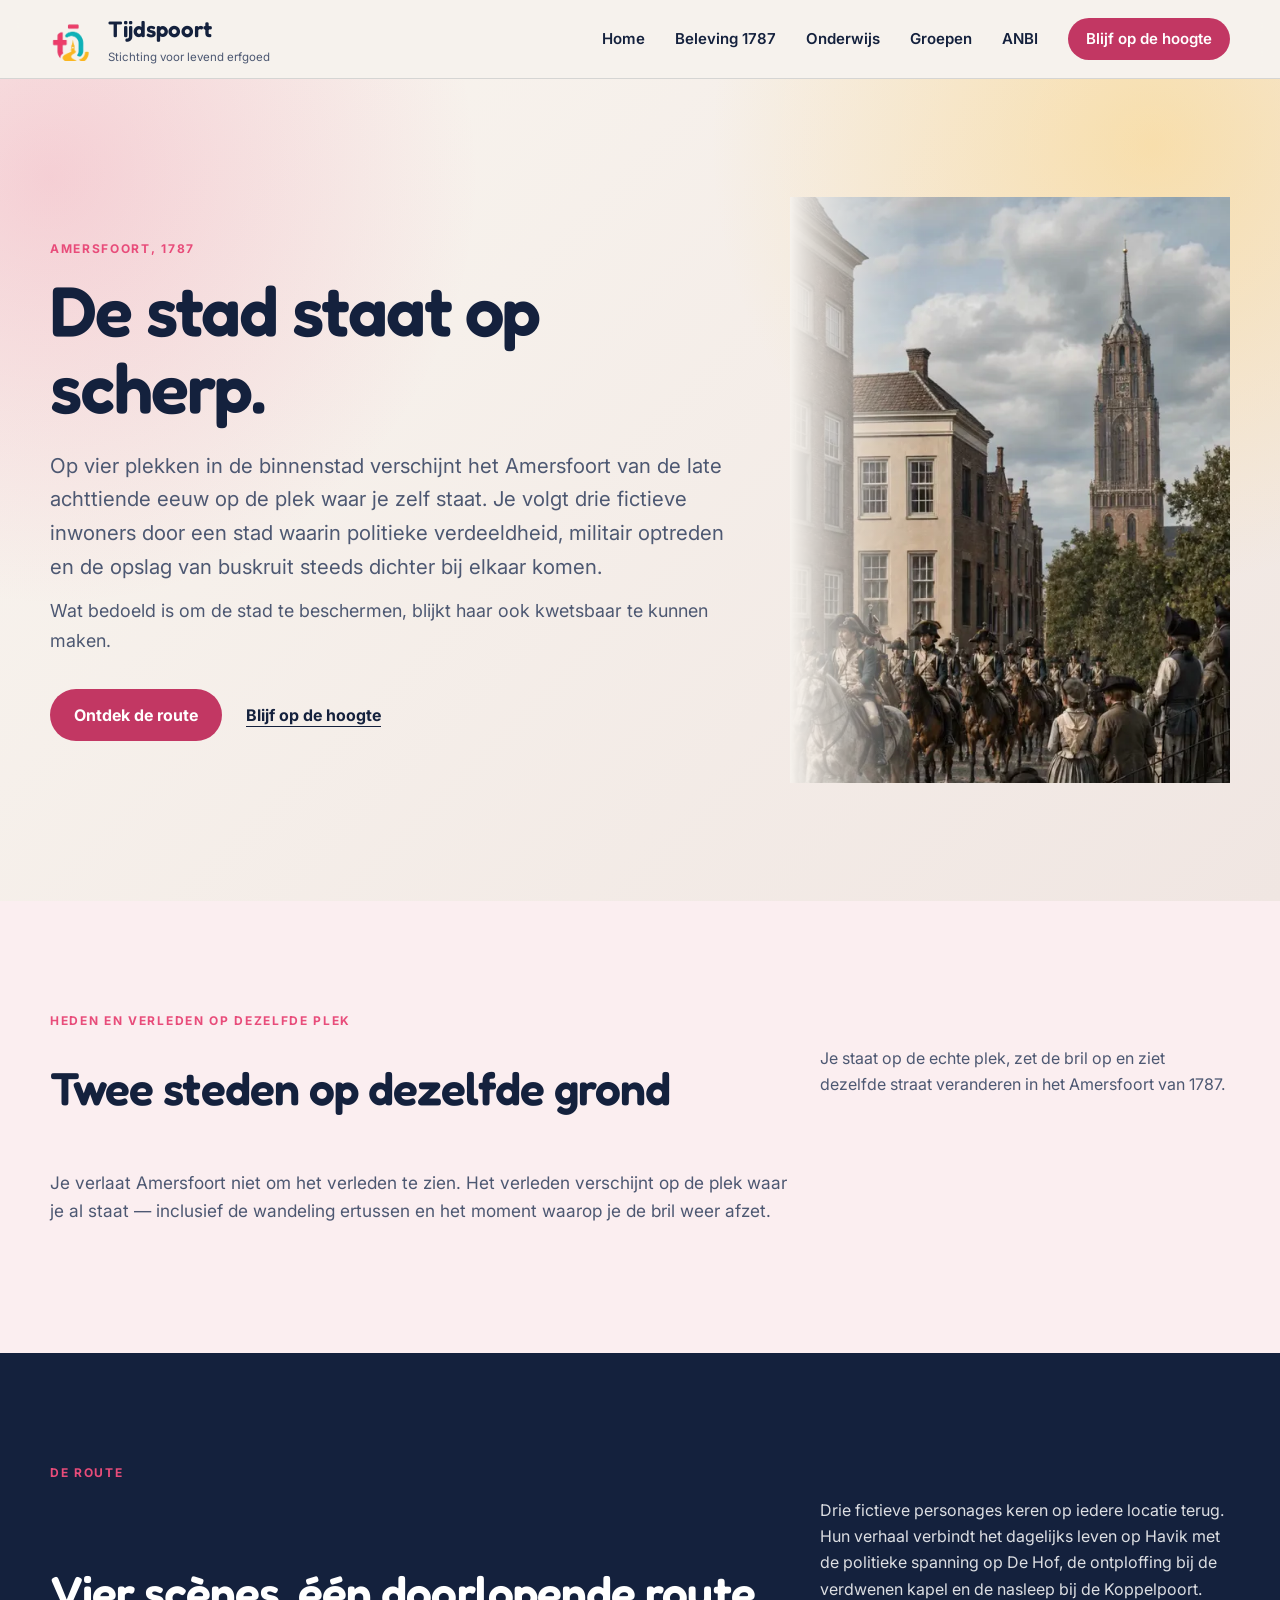
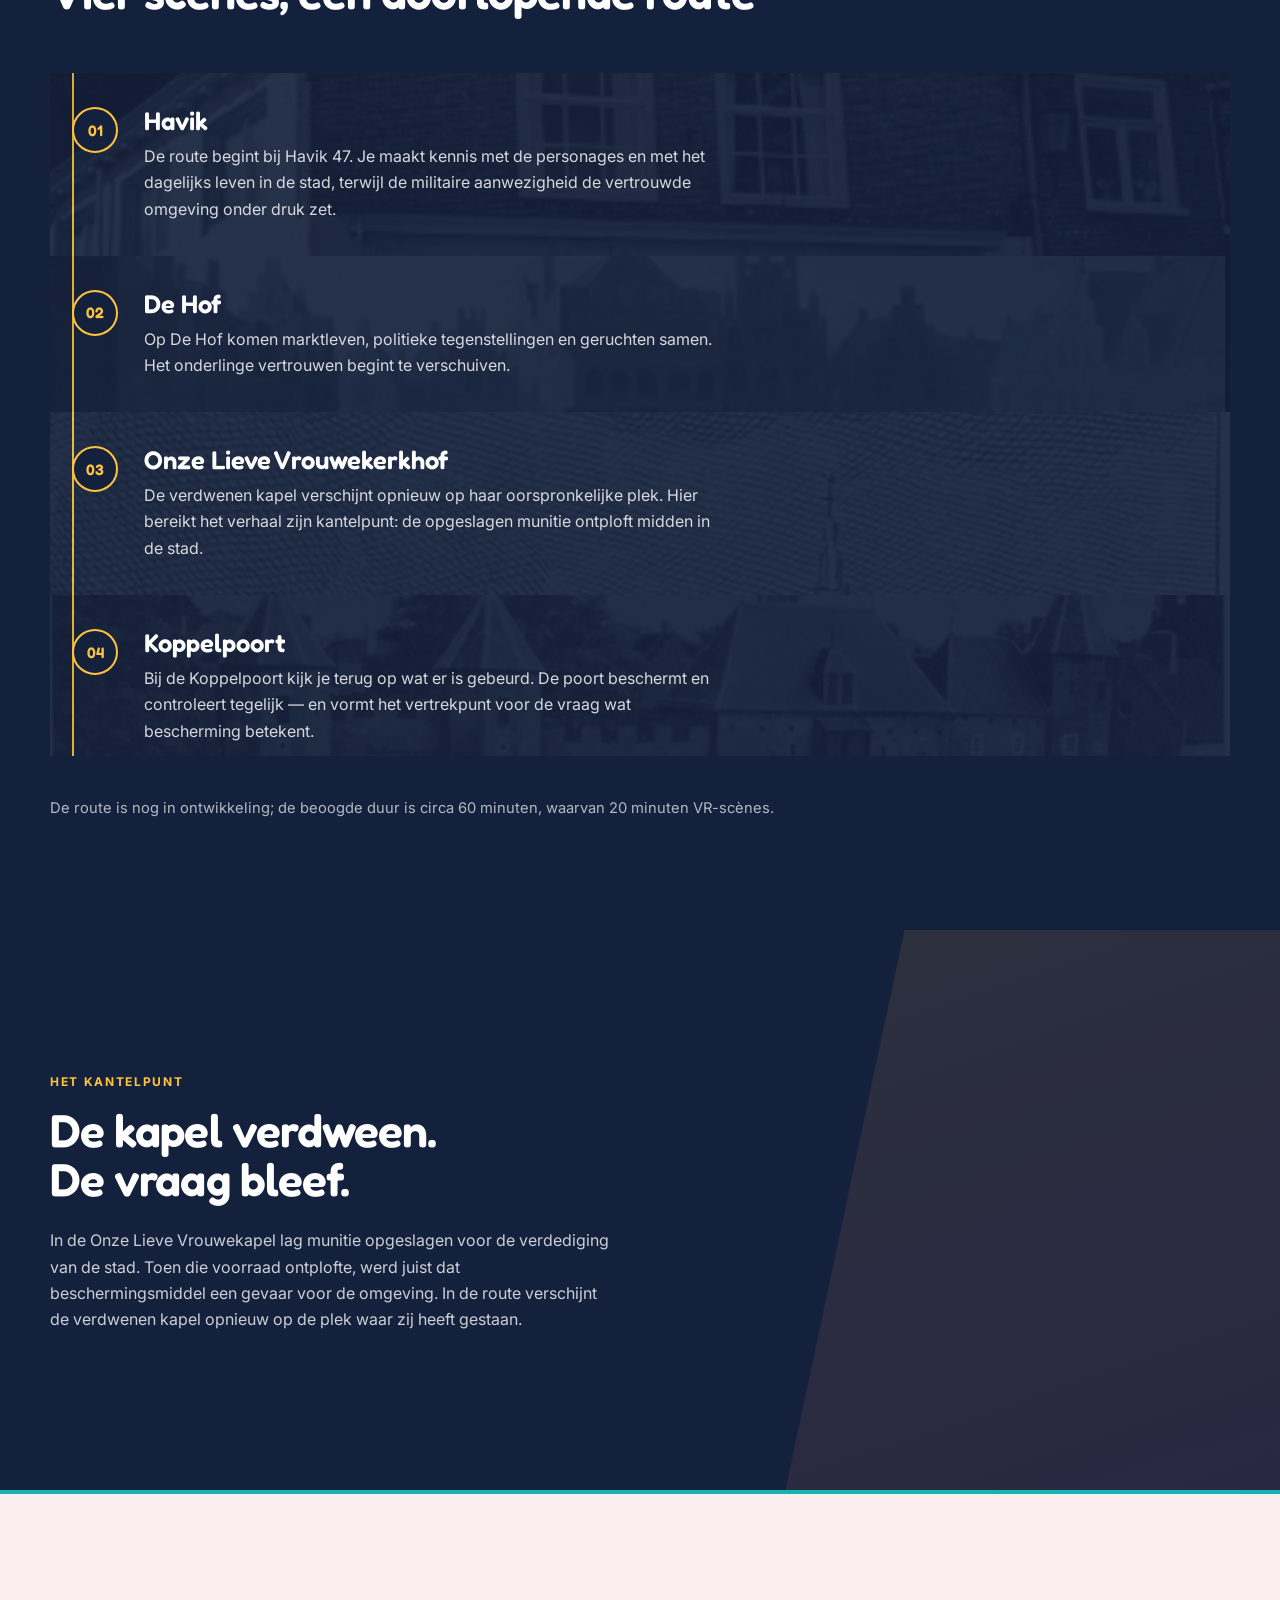
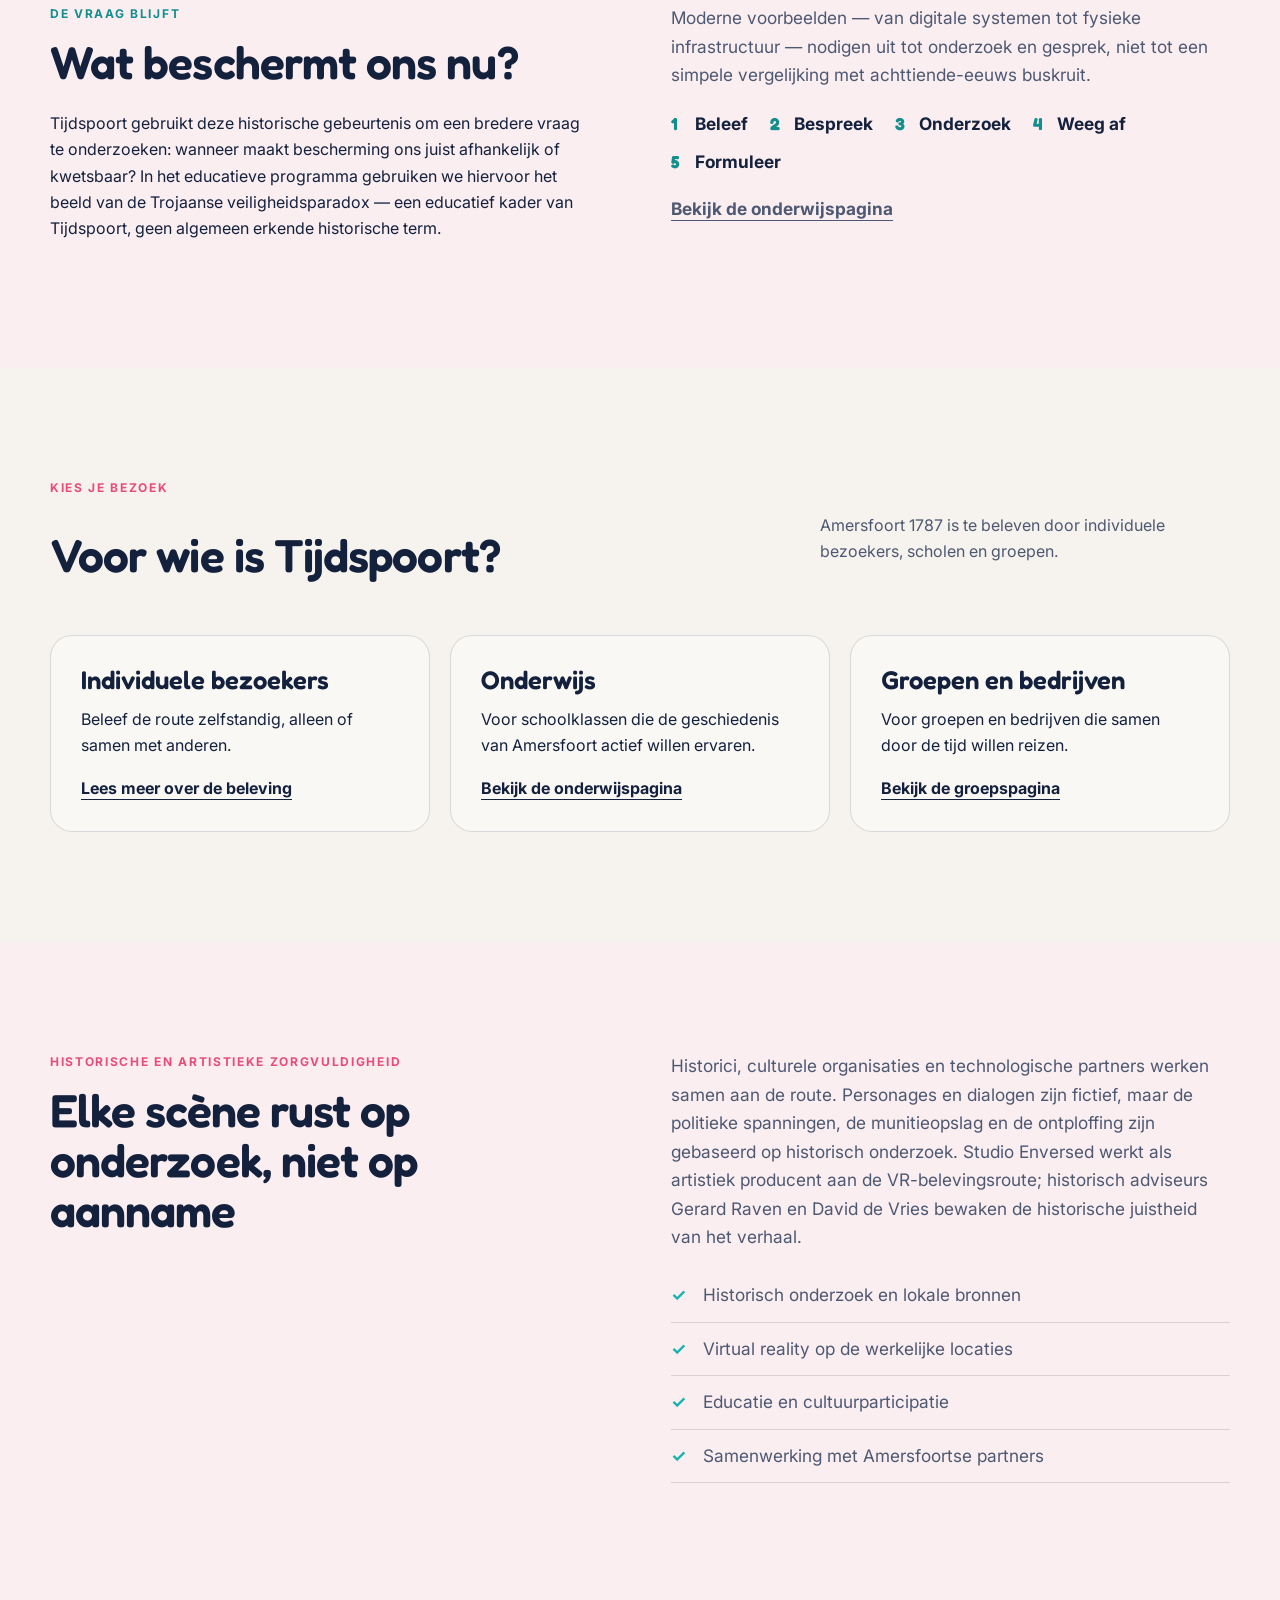
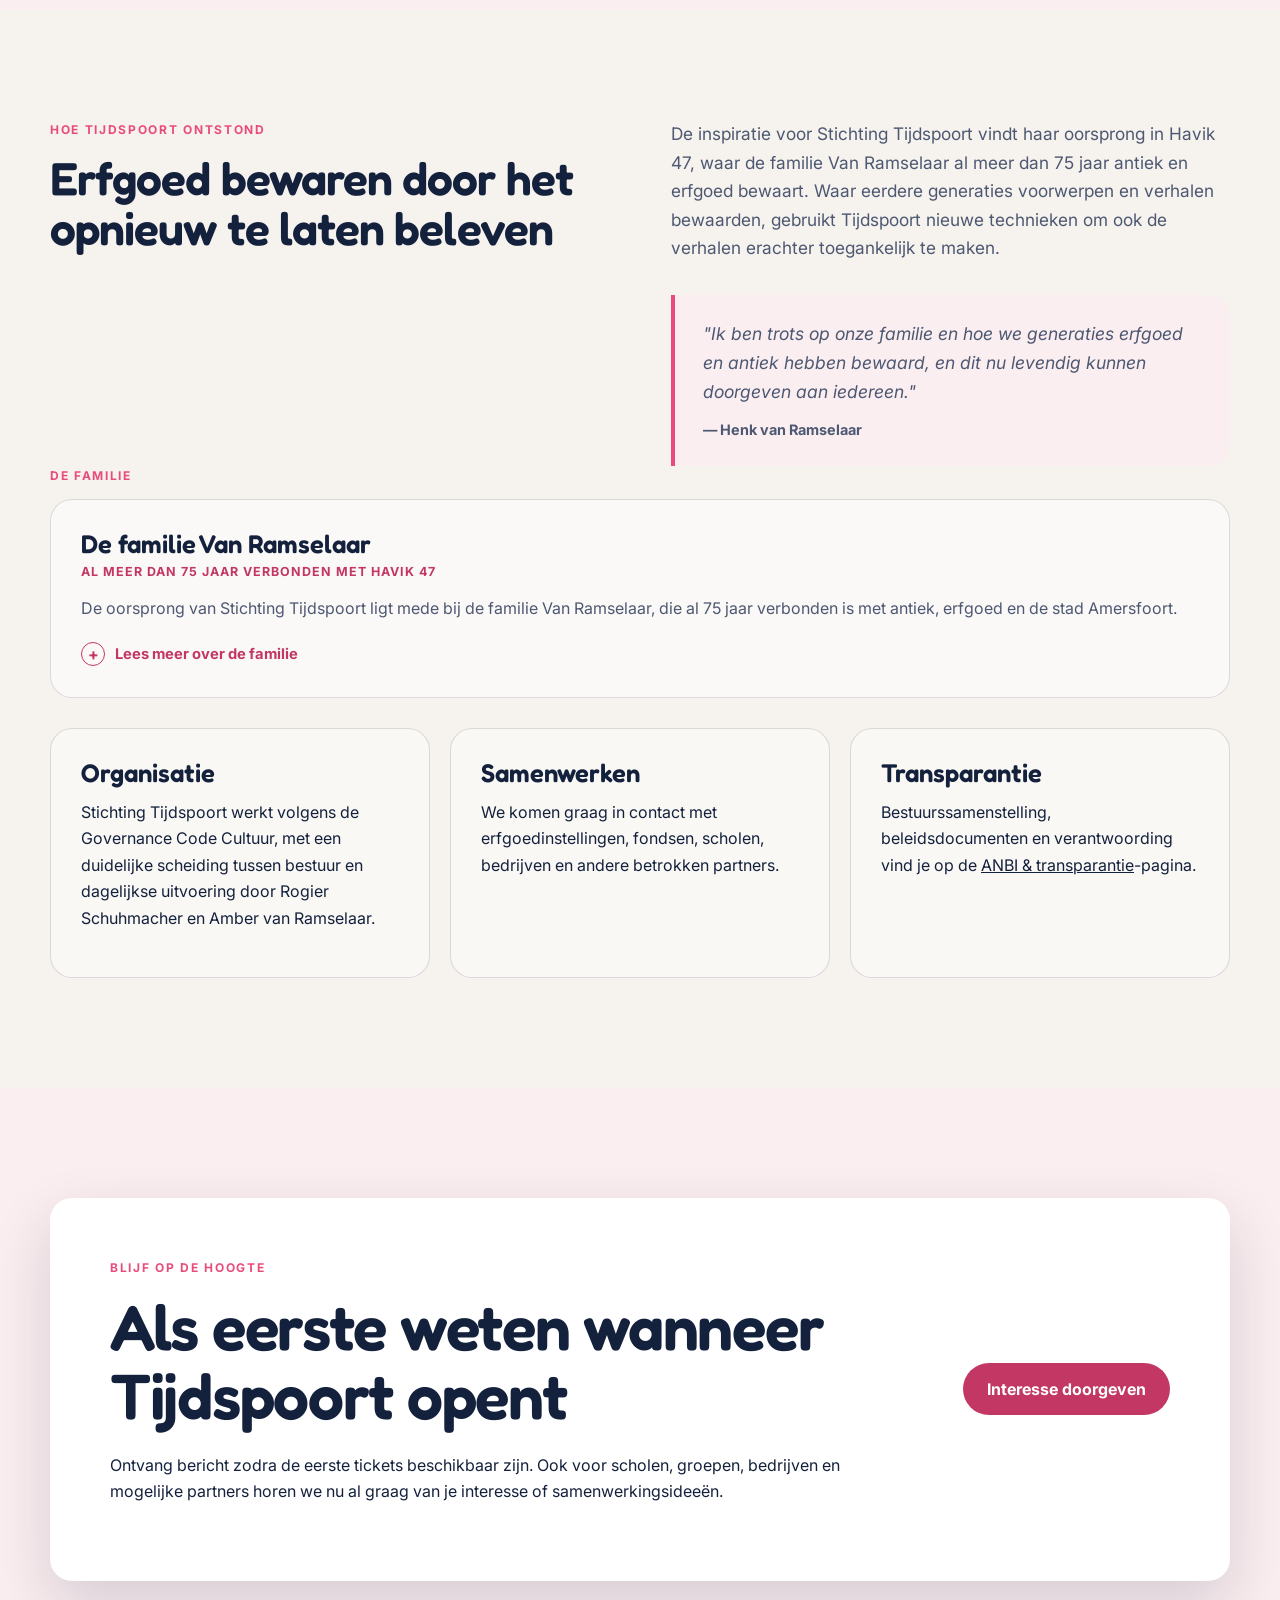
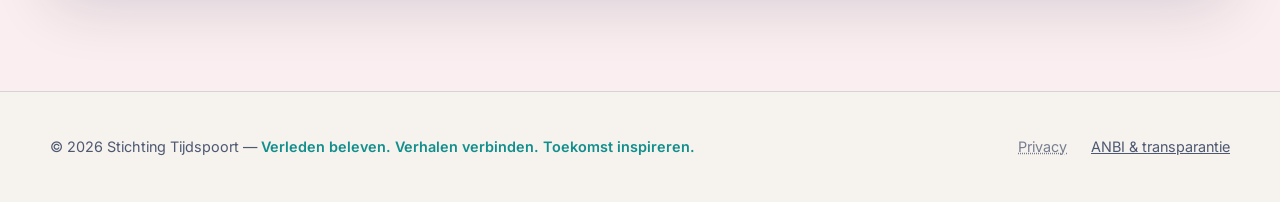
==== index.html @ 0d51b86d "onderhoudswerk tbv inhoud" ====
<!DOCTYPE html>
<html lang="nl">
<head>
  <meta charset="UTF-8">
  <meta name="viewport" content="width=device-width, initial-scale=1.0">
  <meta name="description" content="Stichting Tijdspoort laat Amersfoort in 1787 herleven op de plek waar de geschiedenis zich afspeelde: vier locaties, één verhaal en de vraag wat ons nu beschermt.">
  <title>Stichting Tijdspoort | Amersfoort 1787 op locatie beleven</title>
  <link rel="icon" type="image/png" href="assets/images/logo-icon.png">
  <link rel="preconnect" href="https://fonts.googleapis.com">
  <link rel="preconnect" href="https://fonts.gstatic.com" crossorigin>
  <link href="https://fonts.googleapis.com/css2?family=Fredoka:wght@500;600;700&family=Inter:wght@400;500;600;700&display=swap" rel="stylesheet">
  <link rel="stylesheet" href="css/style.css">
  <script src="js/main.js" defer></script>
</head>

<body>
  <a class="skip-link" href="#main-content">Ga naar de inhoud</a>

  <header class="site-header">
    <div class="container header-inner">
      <a class="logo" href="index.html" aria-label="Stichting Tijdspoort">
        <span class="logo-mark"><img src="assets/images/logo-icon.png" alt=""></span>
        <span>
          <strong>Tijdspoort</strong>
          <small>Stichting voor levend erfgoed</small>
        </span>
      </a>

      <button class="menu-button" type="button" aria-expanded="false" aria-controls="main-nav">
        Menu
      </button>

      <nav id="main-nav" class="main-nav" aria-label="Hoofdnavigatie">
        <a href="index.html">Home</a>
        <a href="beleving-1787.html">Beleving 1787</a>
        <a href="onderwijs.html">Onderwijs</a>
        <a href="groepen-bedrijven.html">Groepen</a>
        <a href="anbi.html">ANBI</a>
        <a class="button button-small" href="mailto:info@tijdspoort.nl?subject=Belangstelling%20Tijdspoort">Blijf op de hoogte</a>
      </nav>
    </div>
  </header>

  <main id="main-content">
    <section id="home" class="hero">
      <div class="container hero-layout">
        <div class="hero-content">
          <p class="eyebrow">Amersfoort, 1787</p>
          <h1>De stad staat op scherp.</h1>
          <p class="hero-text">
            Op vier plekken in de binnenstad verschijnt het Amersfoort van de late
            achttiende eeuw op de plek waar je zelf staat. Je volgt drie fictieve inwoners
            door een stad waarin politieke verdeeldheid, militair optreden en de opslag van
            buskruit steeds dichter bij elkaar komen.
          </p>
          <p class="hero-lead">Wat bedoeld is om de stad te beschermen, blijkt haar ook kwetsbaar te kunnen maken.</p>
          <div class="hero-actions">
            <a class="button" href="#route">Ontdek de route</a>
            <a class="text-link" href="mailto:info@tijdspoort.nl?subject=Belangstelling%20Tijdspoort">Blijf op de hoogte</a>
          </div>
        </div>
        <div class="hero-media">
          <video
            data-hero-video
            poster="assets/images/hero/tijdspoort-hero-1787-poster.webp"
            preload="none"
            muted
            playsinline
            aria-hidden="true"
          >
            <source src="assets/video/tijdspoort-hero-1787.mp4" type="video/mp4">
          </video>
        </div>
      </div>
    </section>

    <section id="stad" class="section section-soft">
      <div class="container">
        <p class="eyebrow">Heden en verleden op dezelfde plek</p>
        <div class="section-heading">
          <h2>Twee steden op dezelfde grond</h2>
          <p>Je staat op de echte plek, zet de bril op en ziet dezelfde straat veranderen in het Amersfoort van 1787.</p>
        </div>
        <div class="prose">
          <p>
            Je verlaat Amersfoort niet om het verleden te zien. Het verleden verschijnt op
            de plek waar je al staat — inclusief de wandeling ertussen en het moment waarop
            je de bril weer afzet.
          </p>
        </div>
      </div>
    </section>

    <section id="route" class="section section-dark">
      <div class="container">
        <p class="eyebrow">De route</p>
        <div class="section-heading">
          <h2>Vier scènes, één doorlopende route</h2>
          <p>
            Drie fictieve personages keren op iedere locatie terug. Hun verhaal verbindt
            het dagelijks leven op Havik met de politieke spanning op De Hof, de
            ontploffing bij de verdwenen kapel en de nasleep bij de Koppelpoort.
          </p>
        </div>

        <div class="route">
          <div class="route-line"><div class="route-line-fill"></div></div>

          <article class="route-scene" data-route-scene>
            <div class="route-scene-bg" aria-hidden="true">
              <img src="assets/images/locaties/havik-47.jpg" alt="" loading="lazy" decoding="async" style="object-position: 50% 35%;">
            </div>
            <span class="route-scene-number">01</span>
            <div class="route-scene-body">
              <h3>Havik</h3>
              <p>
                De route begint bij Havik 47. Je maakt kennis met de personages en met het
                dagelijks leven in de stad, terwijl de militaire aanwezigheid de vertrouwde
                omgeving onder druk zet.
              </p>
            </div>
          </article>

          <article class="route-scene" data-route-scene>
            <div class="route-scene-bg" aria-hidden="true">
              <img src="assets/images/locaties/de-hof.jpg" alt="" loading="lazy" decoding="async" style="object-position: 50% 45%;">
            </div>
            <span class="route-scene-number">02</span>
            <div class="route-scene-body">
              <h3>De Hof</h3>
              <p>
                Op De Hof komen marktleven, politieke tegenstellingen en geruchten samen.
                Het onderlinge vertrouwen begint te verschuiven.
              </p>
            </div>
          </article>

          <article class="route-scene" data-route-scene>
            <div class="route-scene-bg" aria-hidden="true">
              <img src="assets/images/locaties/onze-lieve-vrouwetoren.jpg" alt="" loading="lazy" decoding="async" style="object-position: 50% 15%;">
            </div>
            <span class="route-scene-number">03</span>
            <div class="route-scene-body">
              <h3>Onze Lieve Vrouwekerkhof</h3>
              <p>
                De verdwenen kapel verschijnt opnieuw op haar oorspronkelijke plek. Hier
                bereikt het verhaal zijn kantelpunt: de opgeslagen munitie ontploft midden
                in de stad.
              </p>
            </div>
          </article>

          <article class="route-scene" data-route-scene>
            <div class="route-scene-bg" aria-hidden="true">
              <img src="assets/images/locaties/koppelpoort.jpg" alt="" loading="lazy" decoding="async" style="object-position: 50% 40%;">
            </div>
            <span class="route-scene-number">04</span>
            <div class="route-scene-body">
              <h3>Koppelpoort</h3>
              <p>
                Bij de Koppelpoort kijk je terug op wat er is gebeurd. De poort beschermt
                en controleert tegelijk — en vormt het vertrekpunt voor de vraag wat
                bescherming betekent.
              </p>
            </div>
          </article>
        </div>

        <p class="route-meta">De route is nog in ontwikkeling; de beoogde duur is circa 60 minuten, waarvan 20 minuten VR-scènes.</p>
      </div>
    </section>

    <section id="kantelpunt" class="turning-point">
      <div class="container">
        <div class="turning-point-inner">
          <p class="eyebrow">Het kantelpunt</p>
          <h2>De kapel verdween. De vraag bleef.</h2>
          <p class="turning-point-prose">
            In de Onze Lieve Vrouwekapel lag munitie opgeslagen voor de verdediging van de
            stad. Toen die voorraad ontplofte, werd juist dat beschermingsmiddel een gevaar
            voor de omgeving. In de route verschijnt de verdwenen kapel opnieuw op de plek
            waar zij heeft gestaan.
          </p>
        </div>
      </div>
    </section>

    <section id="veiligheidsparadox" class="section reflection">
      <div class="container split-layout">
        <div>
          <p class="eyebrow">De vraag blijft</p>
          <h2>Wat beschermt ons nu?</h2>
          <p>
            Tijdspoort gebruikt deze historische gebeurtenis om een bredere vraag te
            onderzoeken: wanneer maakt bescherming ons juist afhankelijk of kwetsbaar? In
            het educatieve programma gebruiken we hiervoor het beeld van de Trojaanse
            veiligheidsparadox — een educatief kader van Tijdspoort, geen algemeen erkende
            historische term.
          </p>
        </div>
        <div class="prose">
          <p>
            Moderne voorbeelden — van digitale systemen tot fysieke infrastructuur —
            nodigen uit tot onderzoek en gesprek, niet tot een simpele vergelijking met
            achttiende-eeuws buskruit.
          </p>
          <ol class="reflection-steps">
            <li>Beleef</li>
            <li>Bespreek</li>
            <li>Onderzoek</li>
            <li>Weeg af</li>
            <li>Formuleer</li>
          </ol>
          <p style="margin-top: 18px;"><a class="text-link" href="onderwijs.html">Bekijk de onderwijspagina</a></p>
        </div>
      </div>
    </section>

    <section id="bezoek" class="section">
      <div class="container">
        <p class="eyebrow">Kies je bezoek</p>
        <div class="section-heading">
          <h2>Voor wie is Tijdspoort?</h2>
          <p>Amersfoort 1787 is te beleven door individuele bezoekers, scholen en groepen.</p>
        </div>

        <div class="info-grid">
          <div>
            <h3>Individuele bezoekers</h3>
            <p>Beleef de route zelfstandig, alleen of samen met anderen.</p>
            <a class="text-link" href="beleving-1787.html">Lees meer over de beleving</a>
          </div>
          <div>
            <h3>Onderwijs</h3>
            <p>Voor schoolklassen die de geschiedenis van Amersfoort actief willen ervaren.</p>
            <a class="text-link" href="onderwijs.html">Bekijk de onderwijspagina</a>
          </div>
          <div>
            <h3>Groepen en bedrijven</h3>
            <p>Voor groepen en bedrijven die samen door de tijd willen reizen.</p>
            <a class="text-link" href="groepen-bedrijven.html">Bekijk de groepspagina</a>
          </div>
        </div>
      </div>
    </section>

    <section id="erfgoed" class="section section-soft">
      <div class="container split-layout">
        <div>
          <p class="eyebrow">Historische en artistieke zorgvuldigheid</p>
          <h2>Elke scène rust op onderzoek, niet op aanname</h2>
        </div>
        <div class="prose">
          <p>
            Historici, culturele organisaties en technologische partners werken samen aan
            de route. Personages en dialogen zijn fictief, maar de politieke spanningen,
            de munitieopslag en de ontploffing zijn gebaseerd op historisch onderzoek.
            Studio Enversed werkt als artistiek producent aan de VR-belevingsroute;
            historisch adviseurs Gerard Raven en David de Vries bewaken de historische
            juistheid van het verhaal.
          </p>
          <ul class="check-list">
            <li>Historisch onderzoek en lokale bronnen</li>
            <li>Virtual reality op de werkelijke locaties</li>
            <li>Educatie en cultuurparticipatie</li>
            <li>Samenwerking met Amersfoortse partners</li>
          </ul>
        </div>
      </div>
    </section>

    <section id="ontstaan" class="section">
      <div class="container split-layout">
        <div>
          <p class="eyebrow">Hoe Tijdspoort ontstond</p>
          <h2>Erfgoed bewaren door het opnieuw te laten beleven</h2>
        </div>
        <div class="prose">
          <p>
            De inspiratie voor Stichting Tijdspoort vindt haar oorsprong in Havik 47, waar
            de familie Van Ramselaar al meer dan 75 jaar antiek en erfgoed bewaart. Waar
            eerdere generaties voorwerpen en verhalen bewaarden, gebruikt Tijdspoort nieuwe
            technieken om ook de verhalen erachter toegankelijk te maken.
          </p>
          <blockquote class="quote">
            "Ik ben trots op onze familie en hoe we generaties erfgoed en antiek hebben bewaard,
            en dit nu levendig kunnen doorgeven aan iedereen."
            <cite>— Henk van Ramselaar</cite>
          </blockquote>
        </div>
      </div>

      <div class="container">
        <div class="family-section">
          <p class="eyebrow">De familie</p>
          <div class="person-card family-card">
            <h3>De familie Van Ramselaar</h3>
            <span class="person-role">Al meer dan 75 jaar verbonden met Havik 47</span>
            <p>
              De oorsprong van Stichting Tijdspoort ligt mede bij de familie Van Ramselaar,
              die al 75 jaar verbonden is met antiek, erfgoed en de stad Amersfoort.
            </p>
            <details class="family-more">
              <summary>Lees meer over de familie</summary>
              <div class="family-more-content">
                <p>
                  In 1950 richtte Gerardus van Ramselaar Firma G. van Ramselaar &amp; Zonen op.
                  Zijn zoons Gerard en Henk namen het familiebedrijf over en bouwden het
                  gezamenlijk verder uit. Beiden waren van even groot belang voor het behoud van
                  de zaak, het opgebouwde vakmanschap en de bijzondere collectie. Met hun kennis
                  van antiek, kunst, sieraden en historische voorwerpen hielden zij niet alleen
                  een onderneming in stand, maar ook een tastbare verbinding met het verleden.
                </p>
                <p>
                  De broers waren daarnaast nauw verbonden met het Amersfoortse voetbal. Gerard
                  – binnen de familie bekend als Muus – speelde in lokale elftallen. Henk bouwde
                  een markante loopbaan op in het betaalde voetbal en kwam als onverzettelijke
                  verdediger uit voor HVC, RCH, Blauw-Wit en SC Amersfoort. Hij speelde bij RCH
                  samen met Johan Neeskens en werd later landelijk bekend door de langste
                  schorsing uit de geschiedenis van het Nederlandse profvoetbal. Na zijn
                  voetbalcarrière bleef hij actief als antiquair en beëdigd taxateur.
                </p>
                <p>
                  Het monumentale pand aan Havik 47 vormt de thuisbasis van deze
                  familiegeschiedenis. Het rijksmonument, historisch bekend als
                  <strong>Het Verdwaalde Schaap</strong>, staat aan de voormalige middeleeuwse
                  haven van Amersfoort. Hier komen de geschiedenis van de stad, het pand en drie
                  generaties Van Ramselaar samen.
                </p>
                <p>
                  Stichting Tijdspoort zet deze traditie op eigentijdse wijze voort. Waar
                  Gerardus, Gerard en Henk historische voorwerpen onderzochten, waardeerden,
                  bewaarden en doorgaven, gebruikt Tijdspoort nieuwe technieken om ook de
                  verhalen erachter toegankelijk te maken. Met virtual reality en historische
                  routes brengen we het verleden van Amersfoort opnieuw tot leven.
                </p>
                <p>
                  De middelen veranderen, maar de kern blijft hetzelfde: waardevol erfgoed
                  zorgvuldig bewaren en beleefbaar doorgeven aan volgende generaties.
                </p>
                <img
                  class="family-more-photo"
                  src="assets/images/locaties/havik-47.jpg"
                  alt="Havik 47, het rijksmonument Het Verdwaalde Schaap"
                  loading="lazy"
                  onerror="this.remove()"
                >
              </div>
            </details>
          </div>
        </div>

        <div class="info-grid" style="margin-top: 24px;">
          <div>
            <h3>Organisatie</h3>
            <p>
              Stichting Tijdspoort werkt volgens de Governance Code Cultuur, met een
              duidelijke scheiding tussen bestuur en dagelijkse uitvoering door Rogier
              Schuhmacher en Amber van Ramselaar.
            </p>
          </div>
          <div>
            <h3>Samenwerken</h3>
            <p>
              We komen graag in contact met erfgoedinstellingen, fondsen, scholen,
              bedrijven en andere betrokken partners.
            </p>
          </div>
          <div>
            <h3>Transparantie</h3>
            <p>
              Bestuurssamenstelling, beleidsdocumenten en verantwoording vind je op de
              <a href="anbi.html">ANBI &amp; transparantie</a>-pagina.
            </p>
          </div>
        </div>
      </div>
    </section>

    <section id="tickets" class="section section-soft">
      <div class="container contact-card">
        <div>
          <p class="eyebrow">Blijf op de hoogte</p>
          <h2>Als eerste weten wanneer Tijdspoort opent</h2>
          <p>
            Ontvang bericht zodra de eerste tickets beschikbaar zijn. Ook voor scholen,
            groepen, bedrijven en mogelijke partners horen we nu al graag van je interesse
            of samenwerkingsideeën.
          </p>
        </div>
        <a class="button" href="mailto:info@tijdspoort.nl">Interesse doorgeven</a>
      </div>
    </section>
  </main>

  <footer class="site-footer">
    <div class="container footer-inner">
      <p>
        © <span id="current-year"></span> Stichting Tijdspoort —
        <span class="footer-tagline">Verleden beleven. Verhalen verbinden. Toekomst inspireren.</span>
      </p>
      <div>
        <a class="footer-link-placeholder" href="#" aria-disabled="true" title="Binnenkort beschikbaar">Privacy</a>
        <a href="anbi.html">ANBI &amp; transparantie</a>
      </div>
    </div>
  </footer>
</body>
</html>
---- css/style.css ----
* {
  box-sizing: border-box;
}

:root {
  /* Tijdspoort huisstijl */
  --pink: #e84c7a;
  --pink-dark: #c23763;
  --yellow: #ffc43d;
  --teal: #17b3b1;
  --teal-dark: #128e8c;
  --navy: #14213d;

  --background: #f6f2ed;
  --surface: #ffffff;
  --surface-soft: #fbeef0;
  --text: var(--navy);
  --muted: #4d5872;
  --accent: var(--pink);
  --accent-dark: var(--pink-dark);
  --button-bg: var(--pink-dark);
  --button-bg-hover: #a62c54;
  --dark: var(--navy);
  --border: rgba(20, 33, 61, 0.14);
  --shadow: 0 24px 60px rgba(20, 33, 61, 0.16);
  --radius: 22px;
  --container: 1180px;
}

html {
  scroll-behavior: smooth;
}

body {
  margin: 0;
  font-family: "Inter", sans-serif;
  color: var(--text);
  background: var(--background);
  line-height: 1.65;
}

h1,
h2,
h3,
p {
  margin-top: 0;
}

h1,
h2,
h3 {
  font-family: "Fredoka", "Inter", sans-serif;
  font-weight: 600;
  line-height: 1.08;
}

h1 {
  max-width: 850px;
  margin-bottom: 24px;
  font-size: clamp(2.4rem, 5.5vw, 4.4rem);
  letter-spacing: -0.03em;
}

h2 {
  margin-bottom: 22px;
  font-size: clamp(1.9rem, 3.6vw, 3.2rem);
  letter-spacing: -0.02em;
}

h3 {
  margin-bottom: 12px;
  font-size: clamp(1.25rem, 2vw, 1.6rem);
}

a {
  color: inherit;
}

.container {
  width: min(calc(100% - 40px), var(--container));
  margin: 0 auto;
}

.skip-link {
  position: absolute;
  top: -100px;
  left: 20px;
  z-index: 999;
  padding: 12px 18px;
  background: white;
}

.skip-link:focus {
  top: 20px;
}

.button:focus-visible,
.text-link:focus-visible,
.main-nav a:focus-visible,
.menu-button:focus-visible,
.logo:focus-visible {
  outline: 3px solid var(--accent);
  outline-offset: 3px;
}

.site-header {
  position: sticky;
  top: 0;
  z-index: 100;
  border-bottom: 1px solid var(--border);
  background: rgba(246, 242, 237, 0.92);
  backdrop-filter: blur(14px);
}

.header-inner,
.footer-inner {
  display: flex;
  align-items: center;
  justify-content: space-between;
  min-height: 78px;
}

.logo {
  display: inline-flex;
  gap: 12px;
  align-items: center;
  text-decoration: none;
}

.logo-mark {
  display: grid;
  width: 46px;
  height: 46px;
  place-items: center;
  overflow: hidden;
}

.logo-mark img {
  display: block;
  width: 100%;
  height: 100%;
  object-fit: contain;
}

.logo strong,
.logo small {
  display: block;
}

.logo strong {
  font-family: "Fredoka", sans-serif;
  font-weight: 600;
  font-size: 1.4rem;
  color: var(--navy);
}

.logo small {
  color: var(--muted);
  font-size: 0.72rem;
}

.main-nav {
  display: flex;
  gap: 30px;
  align-items: center;
}

.main-nav a {
  text-decoration: none;
  font-size: 0.94rem;
  font-weight: 600;
}

.main-nav a.is-active {
  color: var(--accent-dark);
}

.menu-button {
  display: none;
}

.hero {
  display: grid;
  min-height: calc(100vh - 78px);
  align-items: center;
  padding: 90px 0;
  background:
    radial-gradient(circle at 90% 8%, rgba(255, 196, 61, 0.35), transparent 32%),
    radial-gradient(circle at 4% 12%, rgba(232, 76, 122, 0.22), transparent 30%),
    linear-gradient(135deg, #f9f5ef, #f0e6e2);
}

.hero-grid {
  display: grid;
  grid-template-columns: minmax(0, 1fr);
  gap: 70px;
  align-items: end;
}

.hero-layout {
  display: grid;
  grid-template-columns: minmax(0, 1fr) minmax(260px, 440px);
  gap: 50px;
  align-items: center;
}

.hero-theme {
  margin: -12px 0 0;
  color: var(--pink-dark);
  font-family: "Fredoka", "Inter", sans-serif;
  font-size: 1.2rem;
  font-weight: 600;
}

.section-dark .hero-theme {
  color: var(--yellow);
}

.hero-text {
  max-width: 68ch;
  color: var(--muted);
  font-size: clamp(1.05rem, 1.6vw, 1.3rem);
}

.hero-lead {
  max-width: 60ch;
  margin: -8px 0 0;
  color: var(--muted);
  font-size: clamp(1.02rem, 1.4vw, 1.15rem);
}

.hero-logo-preview {
  width: min(100%, 340px);
  margin-bottom: 28px;
}

.hero-actions {
  display: flex;
  flex-wrap: wrap;
  gap: 24px;
  align-items: center;
  margin-top: 34px;
}

.hero-card {
  position: relative;
  padding: 38px;
  overflow: hidden;
  border: 1px solid rgba(255,255,255,0.2);
  border-radius: var(--radius);
  color: white;
  background: var(--dark);
  box-shadow: var(--shadow);
  isolation: isolate;
}

.hero-card--familie::before {
  content: "";
  position: absolute;
  inset: 0;
  z-index: -2;
  background-image: url("../assets/images/locaties/havik-47-familie.jpg");
  background-repeat: no-repeat;
  background-position: center;
  background-size: cover;
  opacity: 0.4;
  filter: grayscale(35%);
}

.hero-card--familie::after {
  content: "";
  position: absolute;
  inset: 0;
  z-index: -1;
  background: linear-gradient(180deg, rgba(20, 33, 61, 0.35) 0%, rgba(20, 33, 61, 0.9) 75%);
}

.hero-card h2 {
  font-size: 2.6rem;
}

.card-label,
.eyebrow {
  margin-bottom: 14px;
  color: var(--accent);
  font-size: 0.75rem;
  font-weight: 700;
  letter-spacing: 0.14em;
  text-transform: uppercase;
}

.hero-card .card-label {
  color: var(--yellow);
}

.button {
  display: inline-flex;
  min-height: 52px;
  padding: 0 24px;
  align-items: center;
  justify-content: center;
  border: 0;
  border-radius: 999px;
  color: white;
  background: var(--button-bg);
  text-decoration: none;
  font-weight: 700;
  transition: transform 160ms ease, background 160ms ease;
}

.button:hover,
.button:focus-visible {
  background: var(--button-bg-hover);
  transform: translateY(-2px);
}

.button-small {
  min-height: 42px;
  padding: 0 18px;
}

.text-link {
  font-weight: 700;
  text-underline-offset: 5px;
}

.section {
  padding: 110px 0;
}

.section-dark {
  color: white;
  background: var(--dark);
}

.section-soft {
  background: var(--surface-soft);
}

.split-layout {
  display: grid;
  grid-template-columns: 0.95fr 1fr;
  gap: 90px;
}

.prose {
  max-width: 68ch;
  color: var(--muted);
  font-size: 1.08rem;
}

.prose p + p {
  margin-top: 18px;
}

.section-dark .prose {
  color: rgba(255,255,255,0.85);
}

.section-dark .section-heading p {
  color: rgba(255,255,255,0.85);
}

.section-heading {
  display: flex;
  gap: 40px;
  align-items: end;
  justify-content: space-between;
  margin-bottom: 55px;
}

.section-heading h2 {
  max-width: 720px;
  margin-bottom: 0;
}

.section-heading p {
  max-width: 410px;
  color: var(--muted);
}

.cards-grid,
.info-grid {
  display: grid;
  grid-template-columns: repeat(4, 1fr);
  gap: 20px;
}

.feature-card,
.info-grid > div {
  padding: 30px;
  border: 1px solid var(--border);
  border-radius: var(--radius);
}

.feature-card {
  position: relative;
  min-height: 250px;
  overflow: hidden;
  background: rgba(255,255,255,0.055);
  isolation: isolate;
}

/* Vervaagde sfeerfoto per locatie, geplaatst achter de tekst.
   Zolang het bijbehorende bestand in assets/images/locaties ontbreekt,
   blijft de kaart gewoon egaal donker (background-image faalt stil). */
.feature-card::before {
  content: "";
  position: absolute;
  inset: 0;
  z-index: -2;
  background-repeat: no-repeat;
  background-position: center;
  background-size: cover;
  opacity: 0.42;
  filter: grayscale(25%);
}

.feature-card::after {
  content: "";
  position: absolute;
  inset: 0;
  z-index: -1;
  background: linear-gradient(180deg, rgba(20, 33, 61, 0.28) 0%, rgba(20, 33, 61, 0.86) 75%);
}

.feature-card--havik::before {
  background-image: url("../assets/images/locaties/havik-47.jpg");
}

.feature-card--hof::before {
  background-image: url("../assets/images/locaties/de-hof.jpg");
}

.feature-card--toren::before {
  background-image: url("../assets/images/locaties/onze-lieve-vrouwetoren.jpg");
}

.feature-card--koppelpoort::before {
  background-image: url("../assets/images/locaties/koppelpoort.jpg");
}

.step {
  display: block;
  margin-bottom: 55px;
  color: var(--yellow);
  font-size: 0.8rem;
  font-weight: 700;
  letter-spacing: 0.14em;
}

.steps-grid {
  display: grid;
  grid-template-columns: repeat(3, 1fr);
  gap: 20px;
}

.step-light {
  margin-bottom: 18px;
  color: var(--pink-dark);
}

.feature-card p {
  color: rgba(255,255,255,0.85);
}

.check-list {
  padding: 0;
  list-style: none;
}

.check-list li {
  position: relative;
  padding: 12px 0 12px 32px;
  border-bottom: 1px solid var(--border);
}

.check-list li::before {
  position: absolute;
  left: 0;
  content: "✓";
  color: var(--teal);
  font-weight: 700;
}

.info-grid {
  grid-template-columns: repeat(3, 1fr);
}

.info-grid > div {
  background: rgba(255,255,255,0.45);
}

.quote {
  margin: 32px 0 0;
  padding: 24px 28px;
  border-left: 4px solid var(--accent);
  border-radius: 0 var(--radius) var(--radius) 0;
  background: var(--surface-soft);
  font-size: 1.1rem;
  font-style: italic;
}

.quote cite {
  display: block;
  margin-top: 12px;
  color: var(--muted);
  font-size: 0.9rem;
  font-style: normal;
  font-weight: 700;
}

.stats-grid {
  display: grid;
  grid-template-columns: repeat(3, 1fr);
  gap: 20px;
  margin-top: 45px;
}

.stat {
  padding: 26px;
  border: 1px solid rgba(255,255,255,0.16);
  border-radius: var(--radius);
  background: rgba(255,255,255,0.05);
}

.stat strong {
  display: block;
  margin-bottom: 6px;
  font-family: "Fredoka", "Inter", sans-serif;
  font-size: 1.9rem;
  color: var(--yellow);
}

.stat span {
  color: rgba(255,255,255,0.82);
  font-size: 0.95rem;
}

.team-grid {
  display: grid;
  grid-template-columns: repeat(2, 1fr);
  gap: 20px;
  margin-bottom: 24px;
}

.family-section {
  margin-bottom: 30px;
}

.family-section .eyebrow {
  margin-bottom: 14px;
}

.family-card {
  max-width: none;
}

.family-more {
  margin-top: 20px;
}

.family-more summary {
  display: inline-flex;
  gap: 10px;
  align-items: center;
  color: var(--accent-dark);
  font-size: 0.92rem;
  font-weight: 700;
  cursor: pointer;
  list-style: none;
}

.family-more summary::-webkit-details-marker {
  display: none;
}

.family-more summary::before {
  content: "+";
  display: inline-grid;
  width: 22px;
  height: 22px;
  flex-shrink: 0;
  place-items: center;
  border: 1px solid var(--accent-dark);
  border-radius: 50%;
  font-size: 1rem;
  line-height: 1;
}

.family-more[open] summary::before {
  content: "\2013";
}

.family-more summary:focus-visible {
  outline: 3px solid var(--accent);
  outline-offset: 3px;
  border-radius: 6px;
}

.family-more-content {
  margin-top: 18px;
  padding-top: 18px;
  border-top: 1px solid var(--border);
}

.family-card .family-more-content p {
  margin: 0 0 20px;
  color: var(--muted);
  line-height: 1.7;
}

.family-card .family-more-content p:last-of-type {
  margin-bottom: 0;
}

.family-more-photo {
  display: block;
  width: 100%;
  max-width: 220px;
  margin: 8px auto 0;
  border-radius: 16px;
  box-shadow: var(--shadow);
}

.person-card {
  padding: 30px;
  border: 1px solid var(--border);
  border-radius: var(--radius);
  background: rgba(255,255,255,0.55);
}

.person-card h3 {
  margin-bottom: 4px;
}

.person-role {
  display: block;
  margin-bottom: 12px;
  color: var(--accent-dark);
  font-size: 0.78rem;
  font-weight: 700;
  letter-spacing: 0.08em;
  text-transform: uppercase;
}

.person-card p {
  margin: 0;
  color: var(--muted);
}

.contact-card {
  display: flex;
  gap: 50px;
  align-items: center;
  justify-content: space-between;
  padding: 60px;
  border-radius: var(--radius);
  background: var(--surface);
  box-shadow: var(--shadow);
}

.contact-card > div {
  max-width: 760px;
}

.contact-card h2 {
  font-size: clamp(2.6rem, 5vw, 4rem);
}

.page-hero {
  padding: 70px 0 80px;
}

.page-hero .hero-grid {
  gap: 40px;
  align-items: center;
}

.page-hero .hero-side-card {
  display: flex;
  justify-content: flex-end;
  width: 100%;
}

/* Beeldkader met vaste beeldverhouding, voorkomt layout shift en dwingt
   consistente uitsnedes af. Verhouding per plaatsing via --ratio instellen. */
.media-frame {
  position: relative;
  overflow: hidden;
  width: min(100%, 440px);
  aspect-ratio: var(--ratio, 4 / 3);
  border-radius: var(--radius);
  box-shadow: var(--shadow);
  background: var(--surface-soft);
}

.media-frame img {
  display: block;
  width: 100%;
  height: 100%;
  object-fit: cover;
  object-position: var(--focal, center);
}

.media-frame--contain img {
  object-fit: contain;
}

/* Hero-video: het filmpje vult het rechterdeel van de hero en vloeit met een
   gradient over in de achtergrond. Op mobiel wordt het een zacht full-bleed
   achtergrondlaag achter de tekst. */
.hero {
  position: relative;
  overflow: hidden;
}

.hero-media {
  position: relative;
  width: 100%;
  max-width: 440px;
  aspect-ratio: 3 / 4;
  justify-self: end;
  overflow: hidden;
}

.hero-media video,
.hero-media-fallback {
  position: absolute;
  inset: 0;
  width: 100%;
  height: 100%;
  object-fit: cover;
  object-position: center 20%;
}

.hero-media::before {
  content: "";
  position: absolute;
  inset: 0;
  z-index: 1;
  background: linear-gradient(90deg, #f6f2ed 0%, rgba(246, 242, 237, 0) 30%);
  pointer-events: none;
}

/* Doorlopende route: vier scènes met nummer, verbindingslijn en een subtiele
   locatiefoto op de achtergrond in plaats van losse fotokaarten. */
.route {
  position: relative;
}

.route-line {
  position: absolute;
  top: 0;
  bottom: 0;
  left: 22px;
  width: 2px;
  background: rgba(255, 255, 255, 0.14);
}

.route-line-fill {
  position: absolute;
  top: 0;
  left: 0;
  width: 100%;
  height: 0%;
  background: var(--yellow);
  transition: height 900ms ease;
}

.route-scene {
  position: relative;
  overflow: hidden;
  display: grid;
  grid-template-columns: 46px minmax(0, 1fr);
  gap: 26px;
  padding: 34px 22px;
}

.route-scene:first-child {
  padding-top: 12px;
}

.route-scene:last-child {
  padding-bottom: 12px;
}

.route-scene-bg {
  position: absolute;
  inset: 0;
  z-index: 0;
  opacity: 0.14;
}

.route-scene-bg img {
  display: block;
  width: 100%;
  height: 100%;
  object-fit: cover;
  filter: grayscale(80%) brightness(0.6) sepia(12%) hue-rotate(175deg);
}

.route-scene-number {
  position: relative;
  z-index: 1;
  display: grid;
  width: 46px;
  height: 46px;
  place-items: center;
  border: 2px solid rgba(255, 255, 255, 0.25);
  border-radius: 50%;
  background: var(--dark);
  color: rgba(255, 255, 255, 0.6);
  font-family: "Fredoka", sans-serif;
  font-weight: 600;
  font-size: 0.95rem;
  transition: border-color 500ms ease, color 500ms ease;
}

.route-scene.is-active .route-scene-number {
  border-color: var(--yellow);
  color: var(--yellow);
}

.route-scene-body {
  position: relative;
  z-index: 1;
}

.route-scene h3 {
  margin-bottom: 8px;
  font-size: clamp(1.3rem, 2vw, 1.7rem);
}

.route-scene p {
  margin: 0;
  color: rgba(255, 255, 255, 0.82);
  max-width: 58ch;
}

.route-meta {
  margin: 40px 0 0;
  color: rgba(255, 255, 255, 0.68);
  font-size: 0.92rem;
}

/* Kantelpunt: compact, zonder beeld — typografie, kleur en een diagonaal accent. */
.turning-point {
  position: relative;
  overflow: hidden;
  display: flex;
  align-items: center;
  min-height: 560px;
  padding: 80px 0;
  background: var(--navy);
  color: white;
}

.turning-point::before {
  content: "";
  position: absolute;
  top: -30%;
  right: -8%;
  width: 42%;
  height: 160%;
  background: linear-gradient(160deg, var(--yellow) 0%, var(--pink) 100%);
  opacity: 0.1;
  transform: skewX(-12deg);
  pointer-events: none;
}

.turning-point-inner {
  position: relative;
  z-index: 1;
  max-width: 640px;
}

.turning-point .eyebrow {
  color: var(--yellow);
}

.turning-point h2 {
  max-width: 16ch;
}

.turning-point-lead {
  max-width: 46ch;
  font-family: Georgia, "Times New Roman", serif;
  font-style: italic;
  font-size: clamp(1.2rem, 2vw, 1.5rem);
  color: rgba(255, 255, 255, 0.92);
}

.turning-point-prose {
  max-width: 56ch;
  margin-top: 20px;
  color: rgba(255, 255, 255, 0.78);
}

/* Reflectiefase: rustiger, turquoise als bewuste kleur voor onderwijs en toekomst. */
.reflection {
  background: var(--surface-soft);
  border-top: 4px solid var(--teal);
}

.reflection .eyebrow {
  color: var(--teal-dark);
}

.reflection-steps {
  display: flex;
  flex-wrap: wrap;
  gap: 10px 22px;
  margin: 20px 0 0;
  padding: 0;
  list-style: none;
  counter-reset: step;
}

.reflection-steps li {
  position: relative;
  padding-left: 24px;
  color: var(--navy);
  font-weight: 700;
}

.reflection-steps li::before {
  counter-increment: step;
  content: counter(step);
  position: absolute;
  left: 0;
  top: 0;
  color: var(--teal-dark);
  font-family: "Fredoka", sans-serif;
}

/* Vijfstappen educatieve route (Beleef, Bespreek, Onderzoek, Weeg af, Formuleer) */
.steps-grid--five {
  display: grid;
  grid-template-columns: repeat(5, minmax(0, 1fr));
  gap: 18px;
}

.steps-grid--five .person-card {
  display: flex;
  flex-direction: column;
}

.steps-grid--five h3 {
  font-size: 1.3rem;
}

.page-section {
  padding: 80px 0;
}

.page-intro {
  max-width: 62ch;
  color: var(--muted);
  font-size: 1.08rem;
}

.page-card,
.document-card {
  padding: 30px;
  border: 1px solid var(--border);
  border-radius: var(--radius);
  background: rgba(255,255,255,0.68);
}

.info-list {
  display: grid;
  gap: 16px;
  max-width: 760px;
}

.info-list div {
  padding-bottom: 16px;
  border-bottom: 1px solid var(--border);
}

.info-list dt {
  margin-bottom: 6px;
  font-weight: 700;
  color: var(--navy);
}

.info-list dd {
  margin: 0;
  color: var(--muted);
}

.link-list {
  display: grid;
  gap: 10px;
  padding: 0;
  list-style: none;
}

.link-list a {
  color: var(--accent-dark);
  font-weight: 700;
  text-decoration: none;
}

.link-list a:hover,
.link-list a:focus-visible {
  text-decoration: underline;
}

.note {
  margin-top: 24px;
  color: var(--muted);
  font-size: 0.95rem;
}

.document-grid {
  display: grid;
  grid-template-columns: repeat(2, minmax(0, 1fr));
  gap: 20px;
}

.document-card h3 {
  margin-bottom: 10px;
}

.document-label {
  margin-bottom: 10px;
  color: var(--accent);
  font-size: 0.75rem;
  font-weight: 700;
  letter-spacing: 0.14em;
  text-transform: uppercase;
}

.document-status {
  display: inline-block;
  margin-top: 14px;
  padding: 8px 12px;
  border-radius: 999px;
  background: var(--surface-soft);
  color: var(--accent-dark);
  font-size: 0.9rem;
  font-weight: 700;
}

.site-footer {
  border-top: 1px solid var(--border);
}

.footer-inner {
  min-height: 110px;
  color: var(--muted);
  font-size: 0.9rem;
}

.footer-inner p {
  margin: 0;
}

.footer-tagline {
  color: var(--teal-dark);
  font-weight: 600;
}

.footer-inner div {
  display: flex;
  gap: 24px;
}

.footer-link-placeholder {
  cursor: default;
  text-decoration: underline dotted;
  opacity: 0.75;
}

/* Verbergt een blok volledig wanneer de inhoud nog niet publicatieklaar is. */
.is-hidden {
  display: none !important;
}

@media (max-width: 900px) {
  .menu-button {
    display: inline-flex;
    padding: 10px 14px;
    border: 1px solid var(--border);
    border-radius: 999px;
    background: transparent;
    font: inherit;
    font-weight: 700;
  }

  .main-nav {
    position: absolute;
    top: 78px;
    right: 20px;
    left: 20px;
    display: none;
    flex-direction: column;
    align-items: stretch;
    padding: 22px;
    border: 1px solid var(--border);
    border-radius: 16px;
    background: var(--surface);
    box-shadow: var(--shadow);
  }

  .main-nav.is-open {
    display: flex;
  }

  .hero-grid,
  .split-layout {
    grid-template-columns: 1fr;
    gap: 45px;
  }

  .hero-layout {
    grid-template-columns: 1fr;
    gap: 36px;
  }

  .page-hero .hero-grid {
    gap: 30px;
  }

  .hero {
    min-height: auto;
  }

  .section-heading {
    display: block;
  }

  .cards-grid,
  .info-grid,
  .stats-grid,
  .team-grid,
  .steps-grid {
    grid-template-columns: repeat(2, 1fr);
  }

  .steps-grid--five {
    grid-template-columns: repeat(2, 1fr);
  }

  .hero-media {
    max-width: none;
    aspect-ratio: auto;
    position: absolute;
    inset: 0;
    z-index: 0;
  }

  .hero-media::before {
    background: linear-gradient(
      180deg,
      rgba(246, 242, 237, 0.78) 0%,
      rgba(246, 242, 237, 0.94) 100%
    );
  }

  .hero-content {
    position: relative;
    z-index: 1;
  }

  .turning-point {
    min-height: auto;
    padding: 64px 0;
  }

  .turning-point-inner {
    max-width: none;
  }

  .contact-card {
    display: block;
  }

  .contact-card .button {
    margin-top: 25px;
  }
}

@media (max-width: 600px) {
  .container {
    width: min(calc(100% - 28px), var(--container));
  }

  .section {
    padding: 78px 0;
  }

  .cards-grid,
  .info-grid,
  .stats-grid,
  .team-grid,
  .steps-grid,
  .steps-grid--five,
  .document-grid {
    grid-template-columns: 1fr;
  }

  .media-frame {
    width: 100%;
  }

  .turning-point {
    padding: 52px 0;
  }

  .turning-point::before {
    width: 70%;
    opacity: 0.08;
  }

  .route-scene {
    grid-template-columns: 34px minmax(0, 1fr);
    gap: 16px;
    padding: 26px 16px;
  }

  .route-line {
    left: 16px;
  }

  .route-scene-number {
    width: 34px;
    height: 34px;
    font-size: 0.82rem;
  }

  .hero-card,
  .contact-card {
    padding: 28px;
  }

  .footer-inner {
    display: block;
    padding: 30px 0;
  }

  .footer-inner div {
    margin-top: 12px;
  }
}
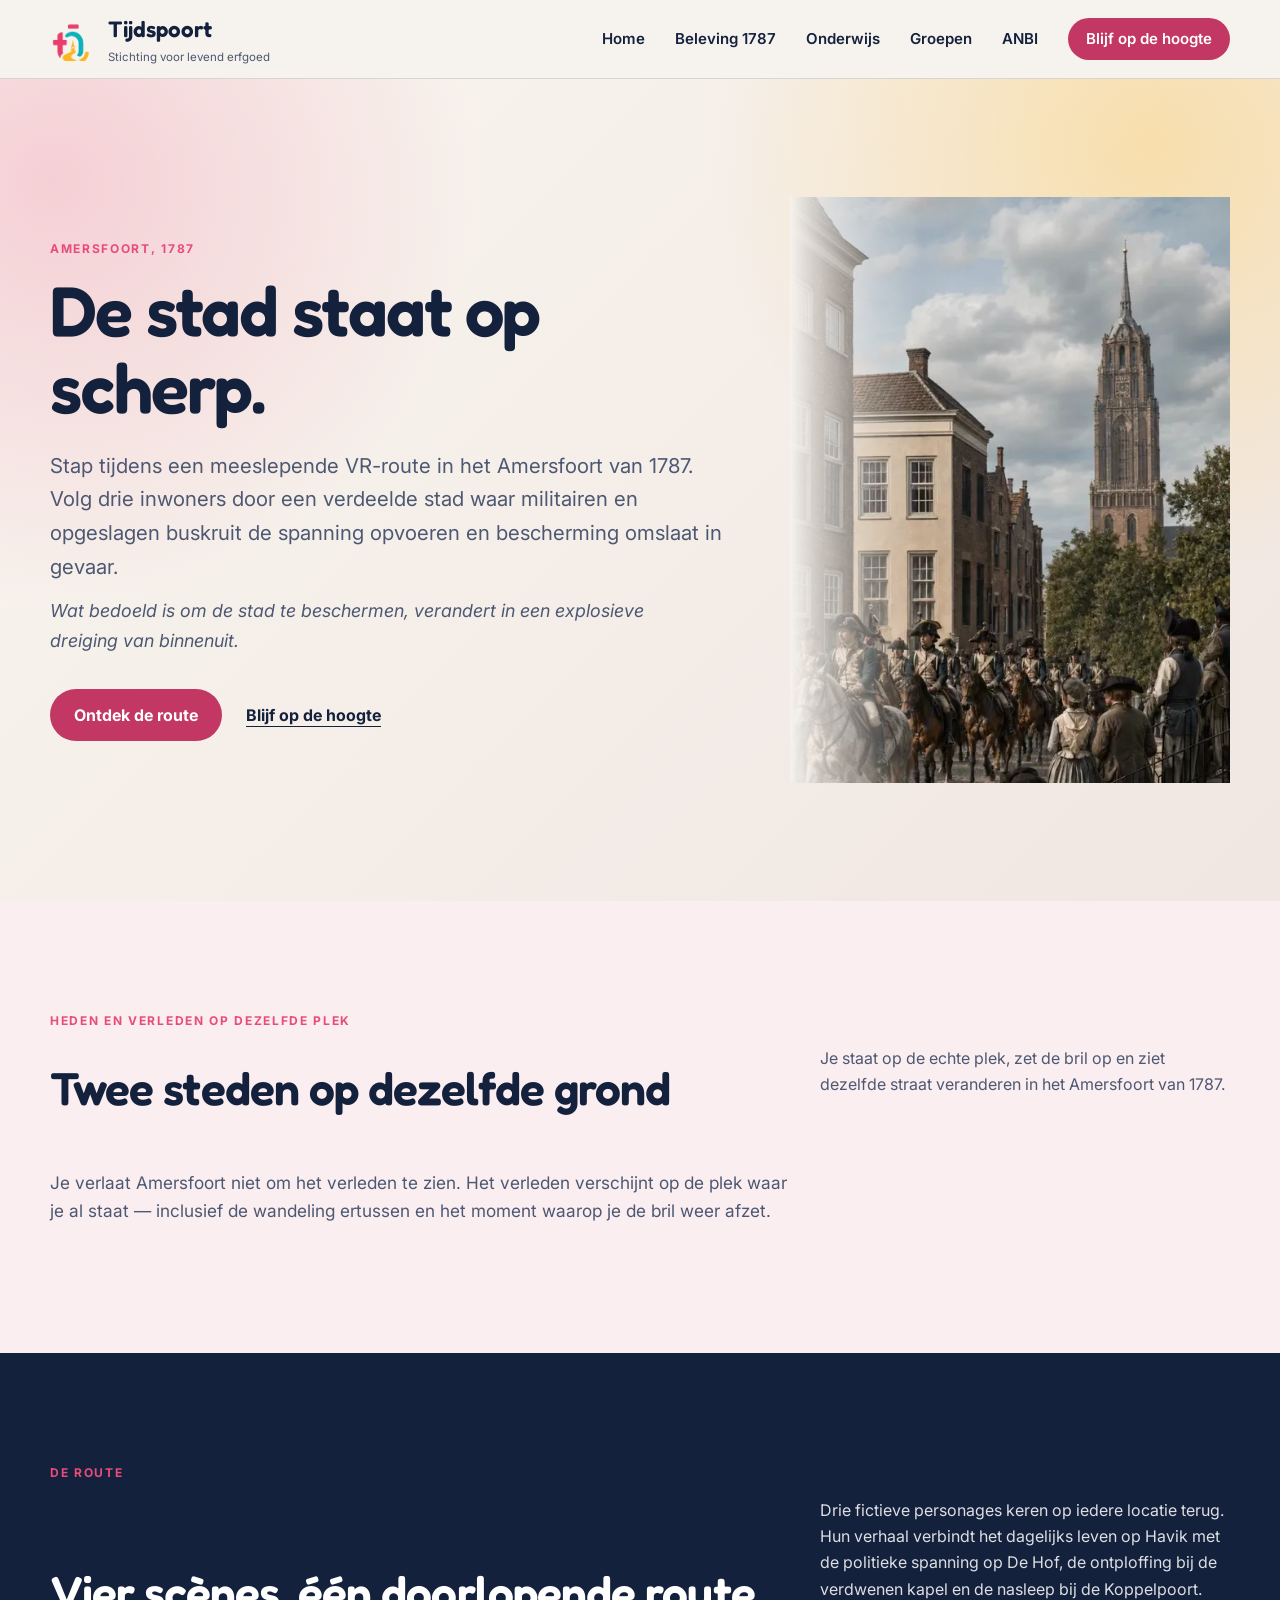
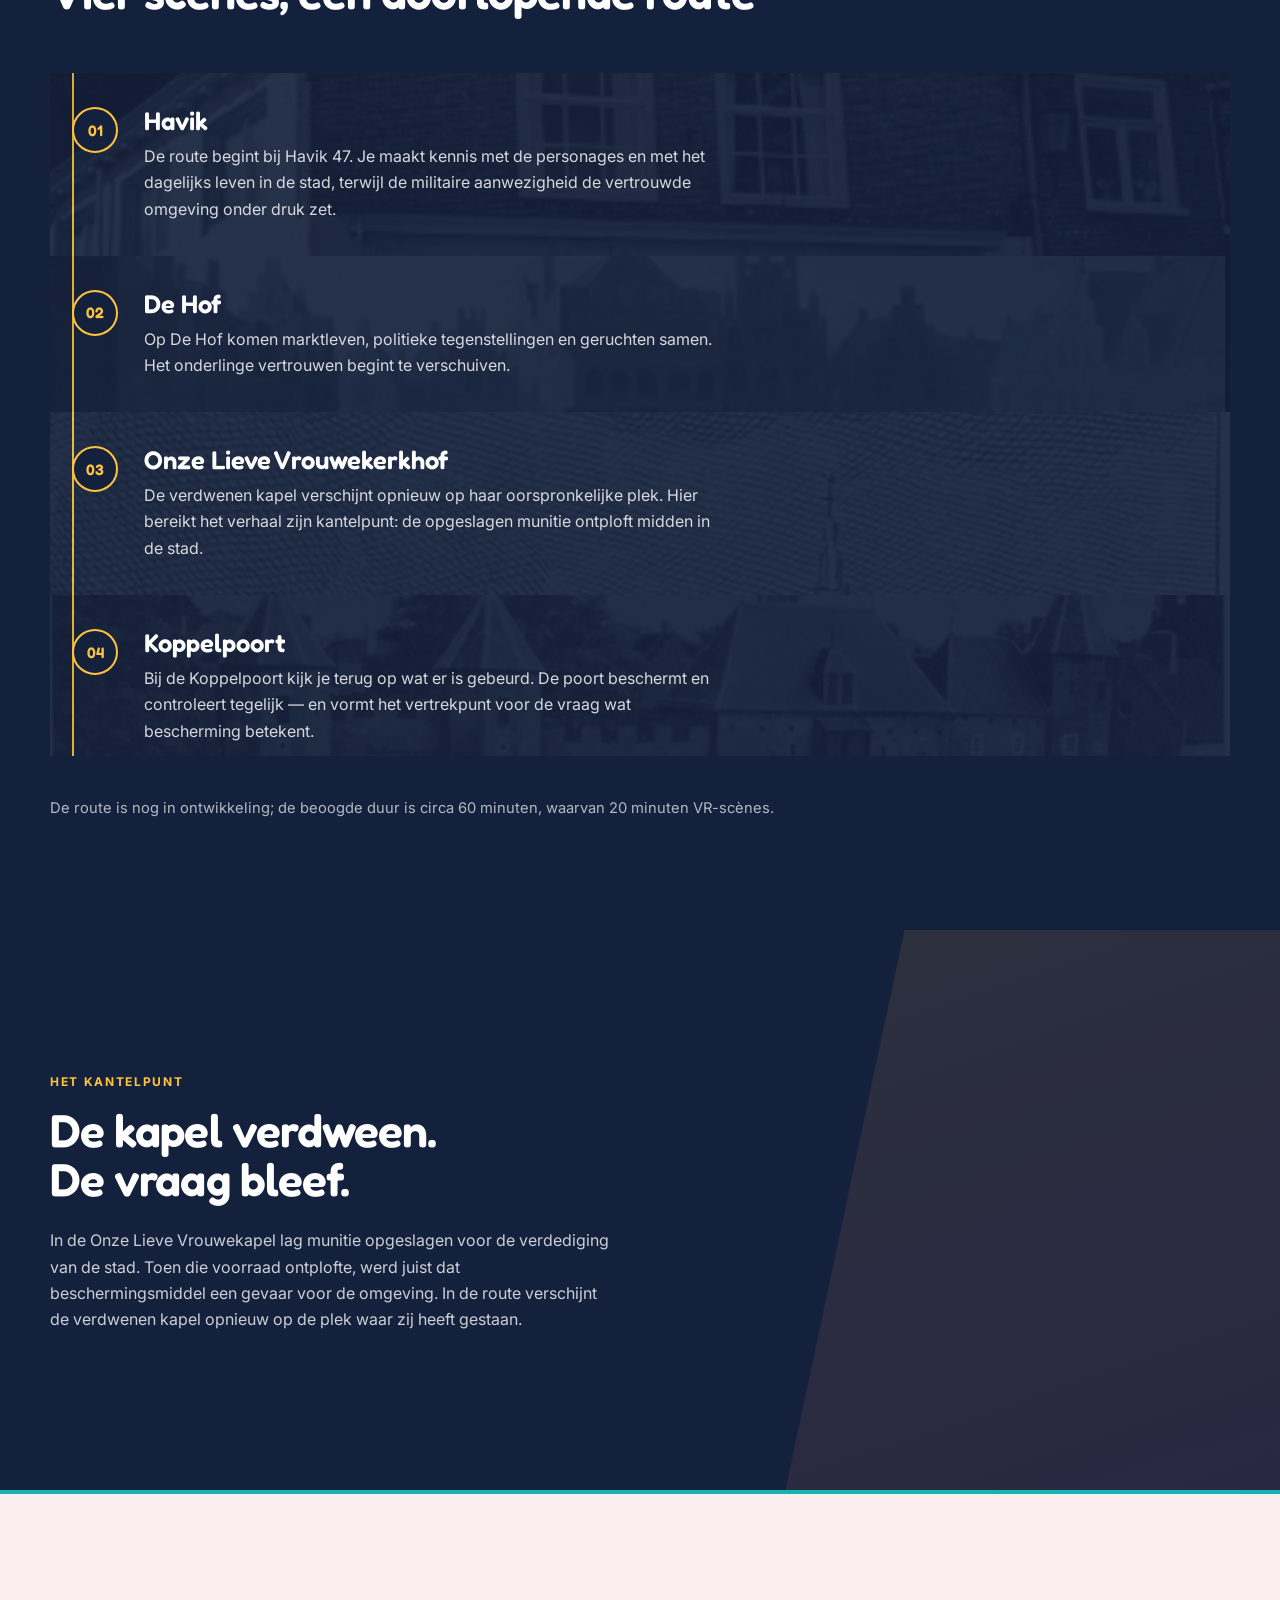
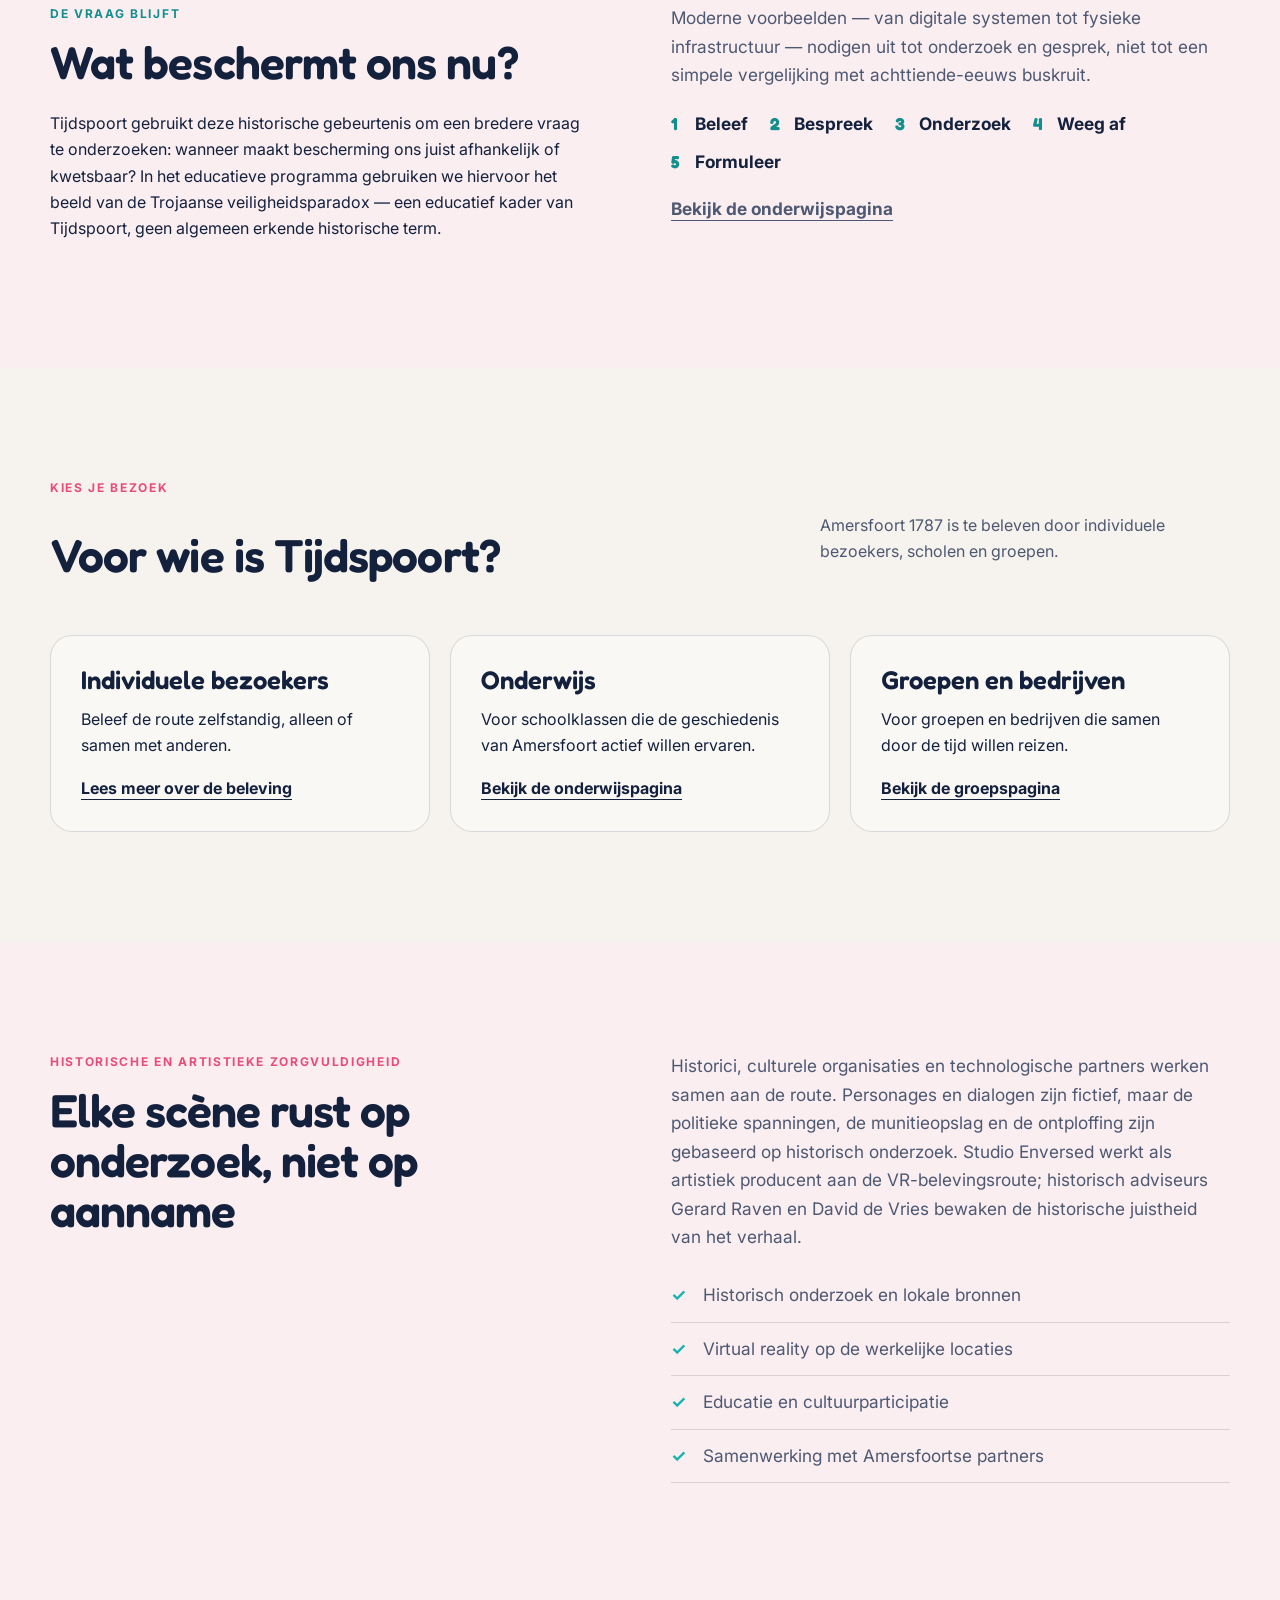
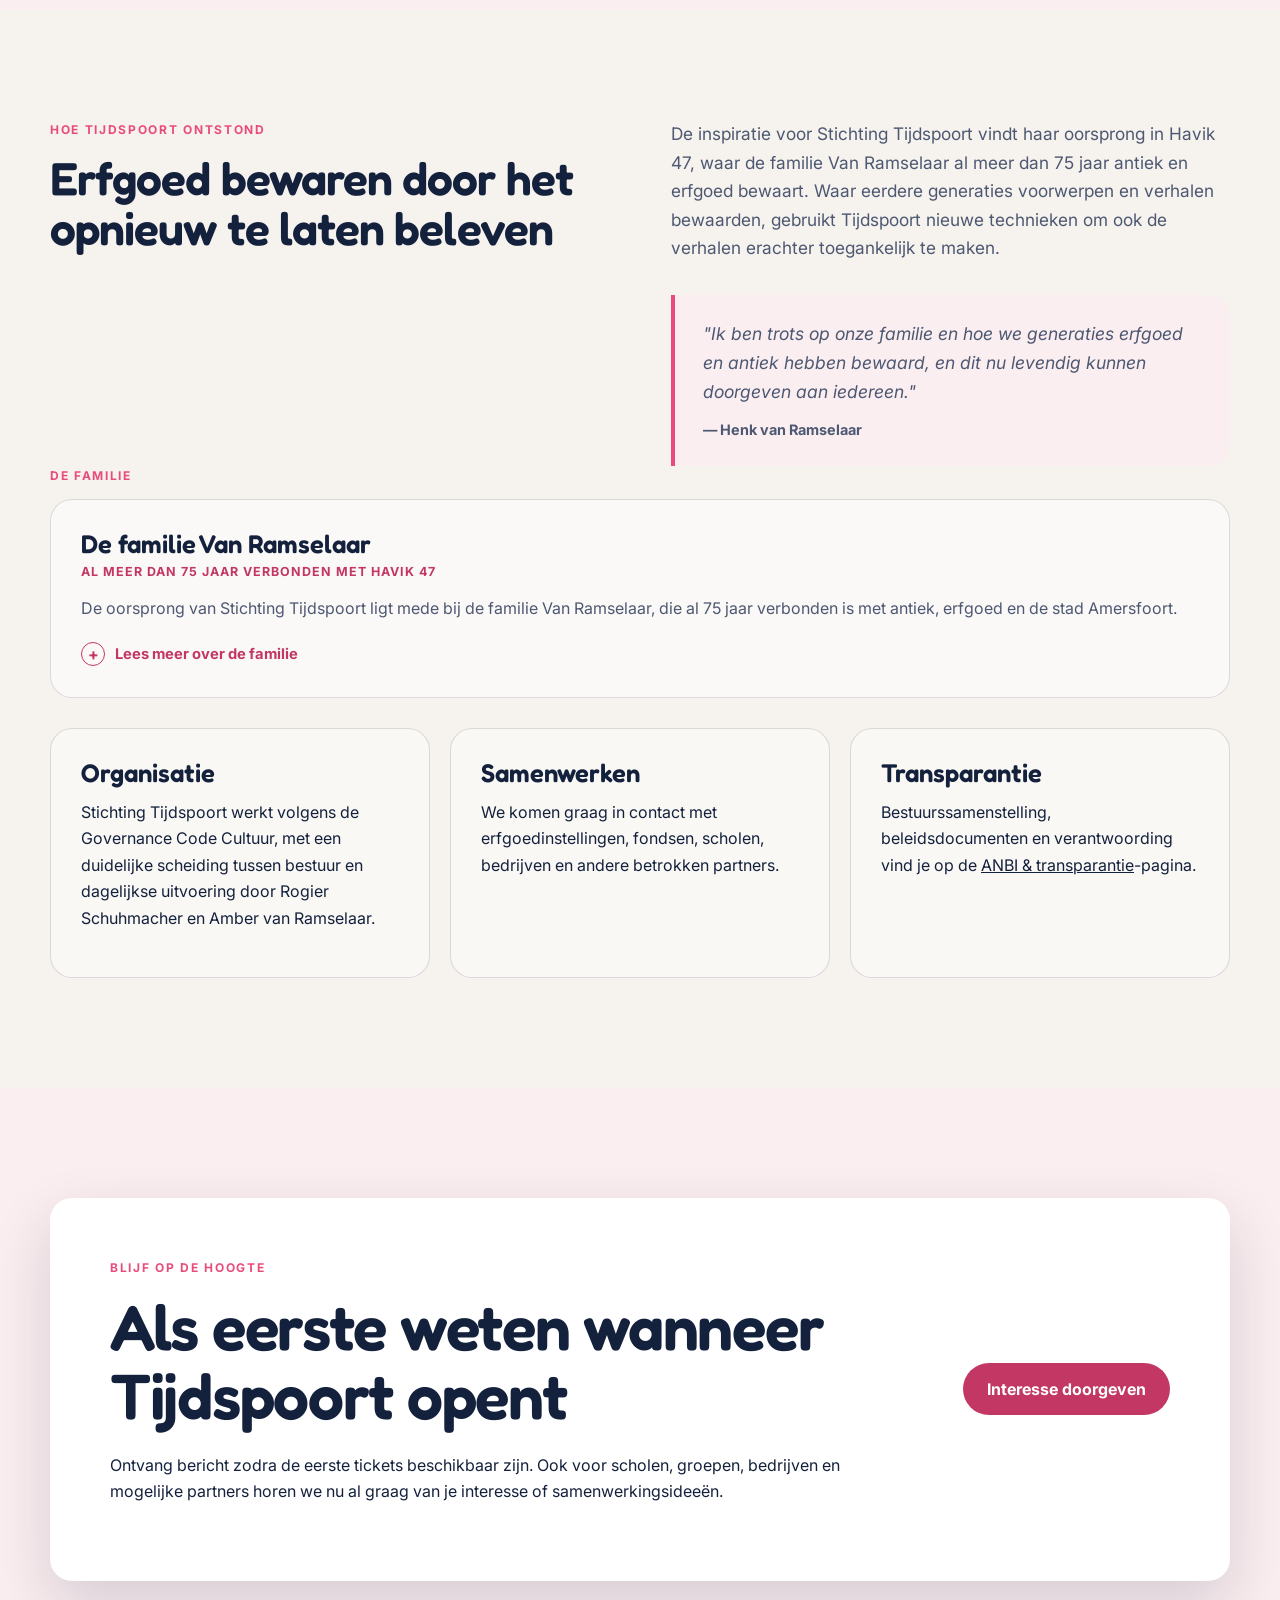
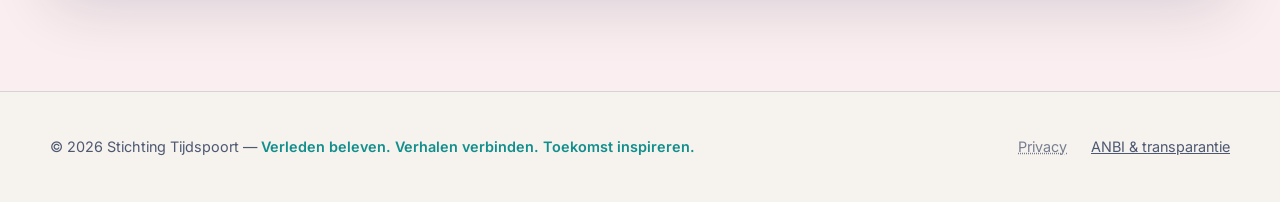
==== commit 102fa0b3: "onderhoudswerk tbv inhoud" ====
--- a/index.html
+++ b/index.html
@@ -48,12 +48,10 @@
           <p class="eyebrow">Amersfoort, 1787</p>
           <h1>De stad staat op scherp.</h1>
           <p class="hero-text">
-            Op vier plekken in de binnenstad verschijnt het Amersfoort van de late
-            achttiende eeuw op de plek waar je zelf staat. Je volgt drie fictieve inwoners
-            door een stad waarin politieke verdeeldheid, militair optreden en de opslag van
-            buskruit steeds dichter bij elkaar komen.
-          </p>
-          <p class="hero-lead">Wat bedoeld is om de stad te beschermen, blijkt haar ook kwetsbaar te kunnen maken.</p>
+            Stap tijdens een meeslepende VR-route in het Amersfoort van 1787. 
+            Volg drie inwoners door een verdeelde stad waar militairen en opgeslagen buskruit de spanning opvoeren en bescherming omslaat in gevaar.
+          </p>
+          <p class="hero-lead"><em>Wat bedoeld is om de stad te beschermen, verandert in een explosieve dreiging van binnenuit.</em></p>
           <div class="hero-actions">
             <a class="button" href="#route">Ontdek de route</a>
             <a class="text-link" href="mailto:info@tijdspoort.nl?subject=Belangstelling%20Tijdspoort">Blijf op de hoogte</a>
--- a/css/style.css
+++ b/css/style.css
@@ -708,8 +708,8 @@
 }
 
 /* Hero-video: het filmpje vult het rechterdeel van de hero en vloeit met een
-   gradient over in de achtergrond. Op mobiel wordt het een zacht full-bleed
-   achtergrondlaag achter de tekst. */
+   gradient over in de achtergrond. Op smalle schermen staat het als gewoon
+   blok onder de tekst. */
 .hero {
   position: relative;
   overflow: hidden;
@@ -1145,24 +1145,8 @@
   }
 
   .hero-media {
-    max-width: none;
-    aspect-ratio: auto;
-    position: absolute;
-    inset: 0;
-    z-index: 0;
-  }
-
-  .hero-media::before {
-    background: linear-gradient(
-      180deg,
-      rgba(246, 242, 237, 0.78) 0%,
-      rgba(246, 242, 237, 0.94) 100%
-    );
-  }
-
-  .hero-content {
-    position: relative;
-    z-index: 1;
+    max-width: 360px;
+    justify-self: center;
   }
 
   .turning-point {
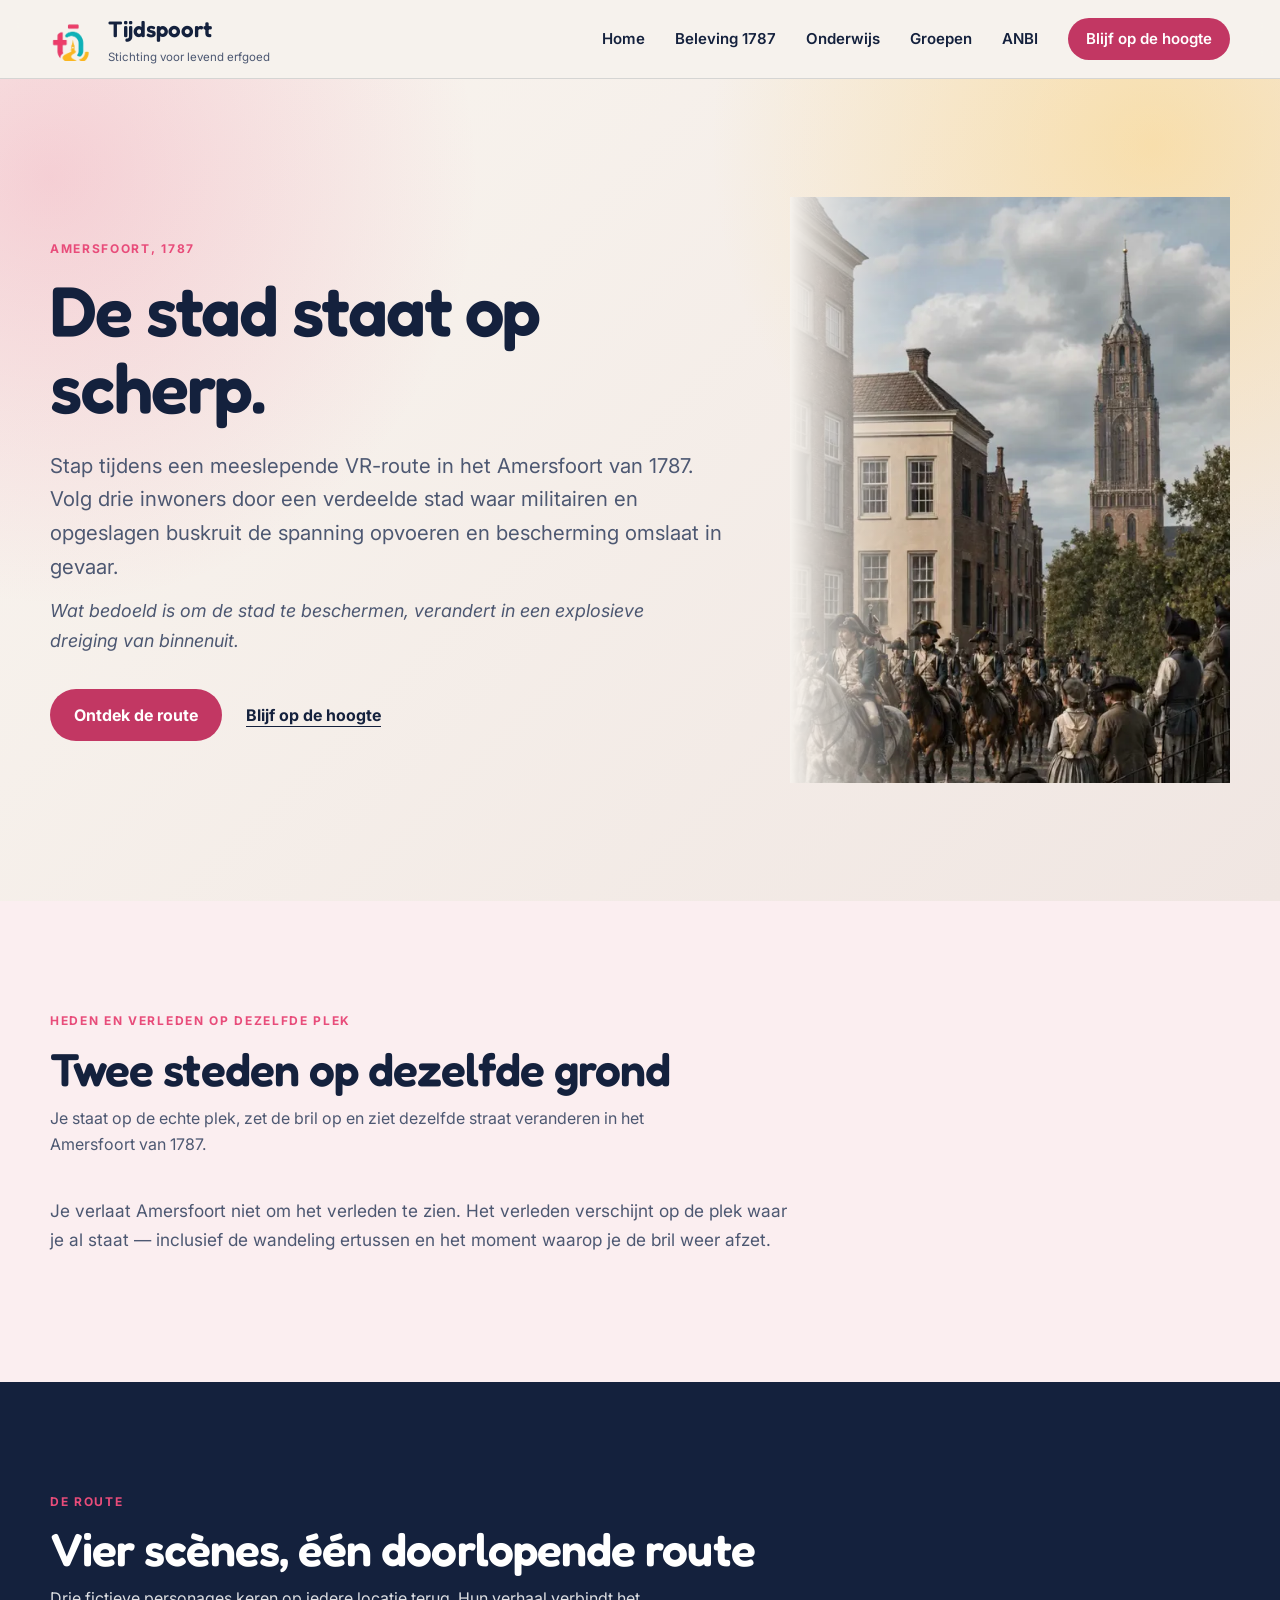
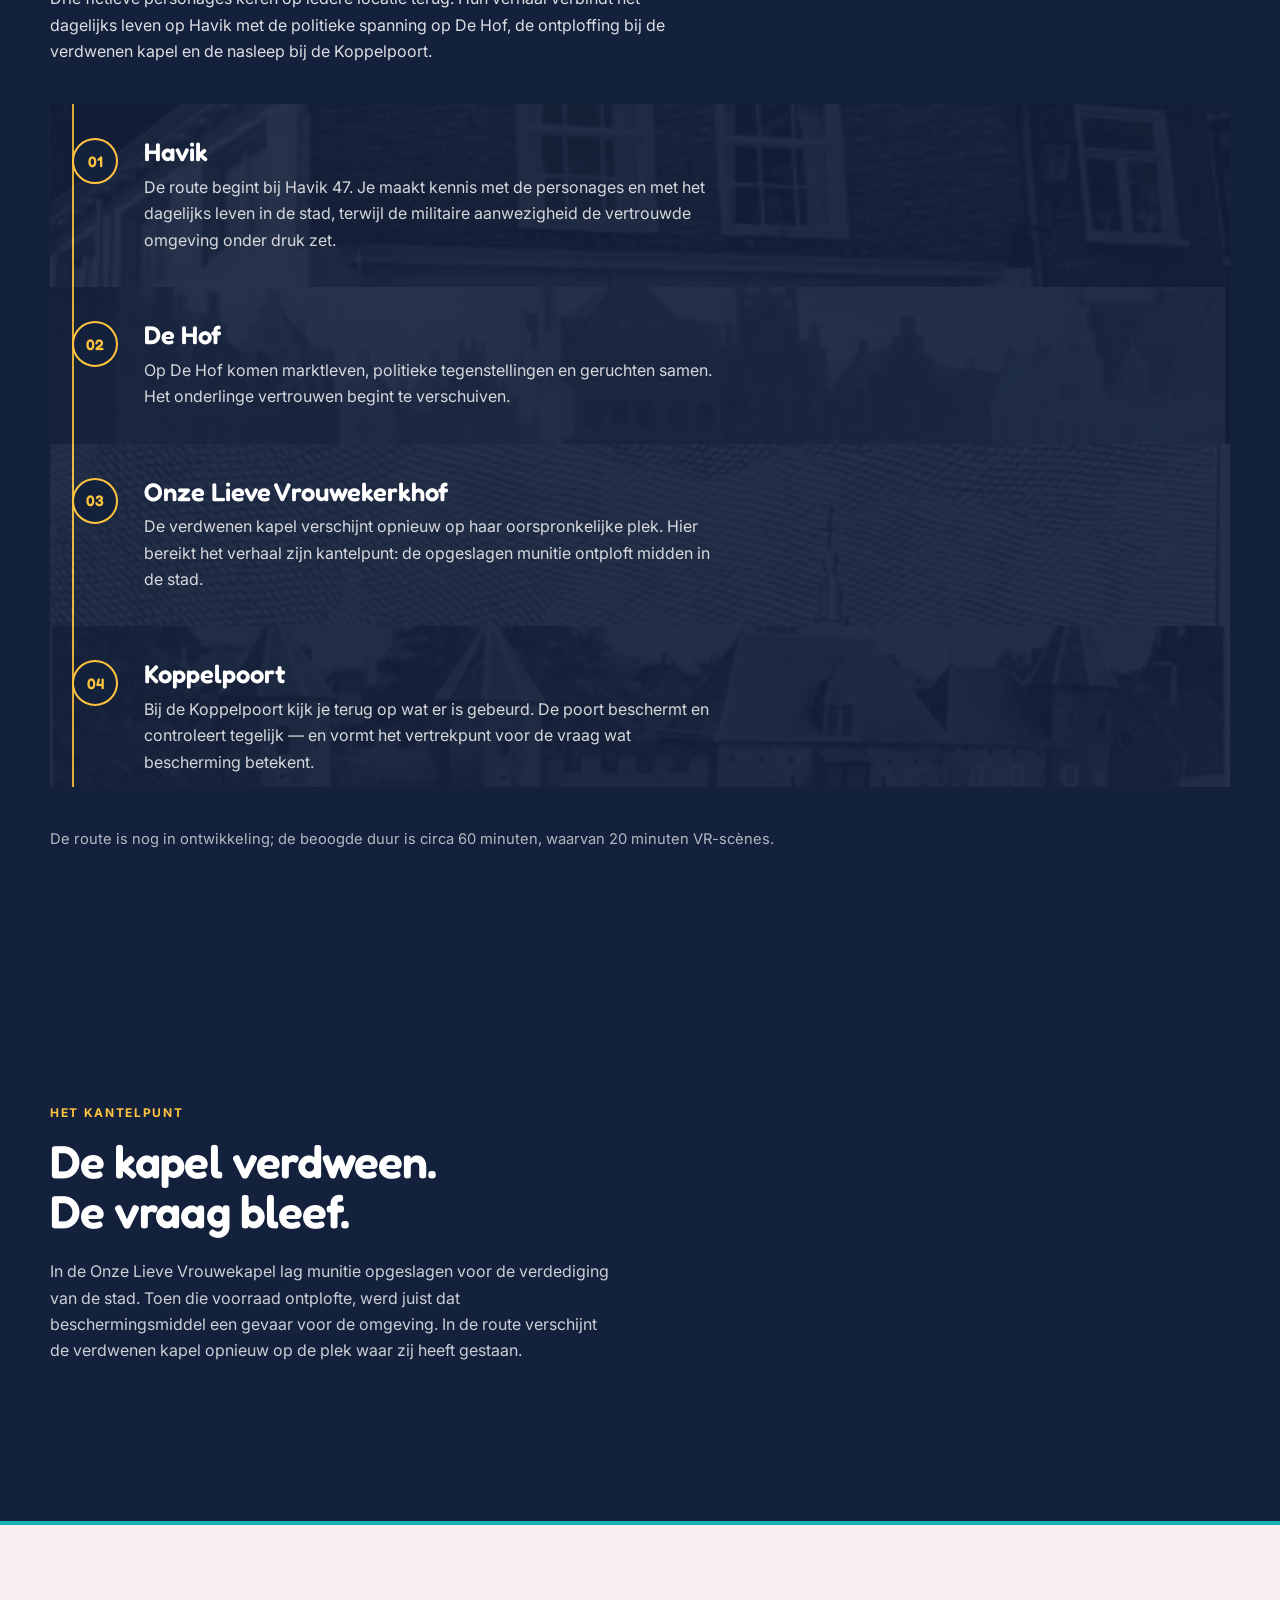
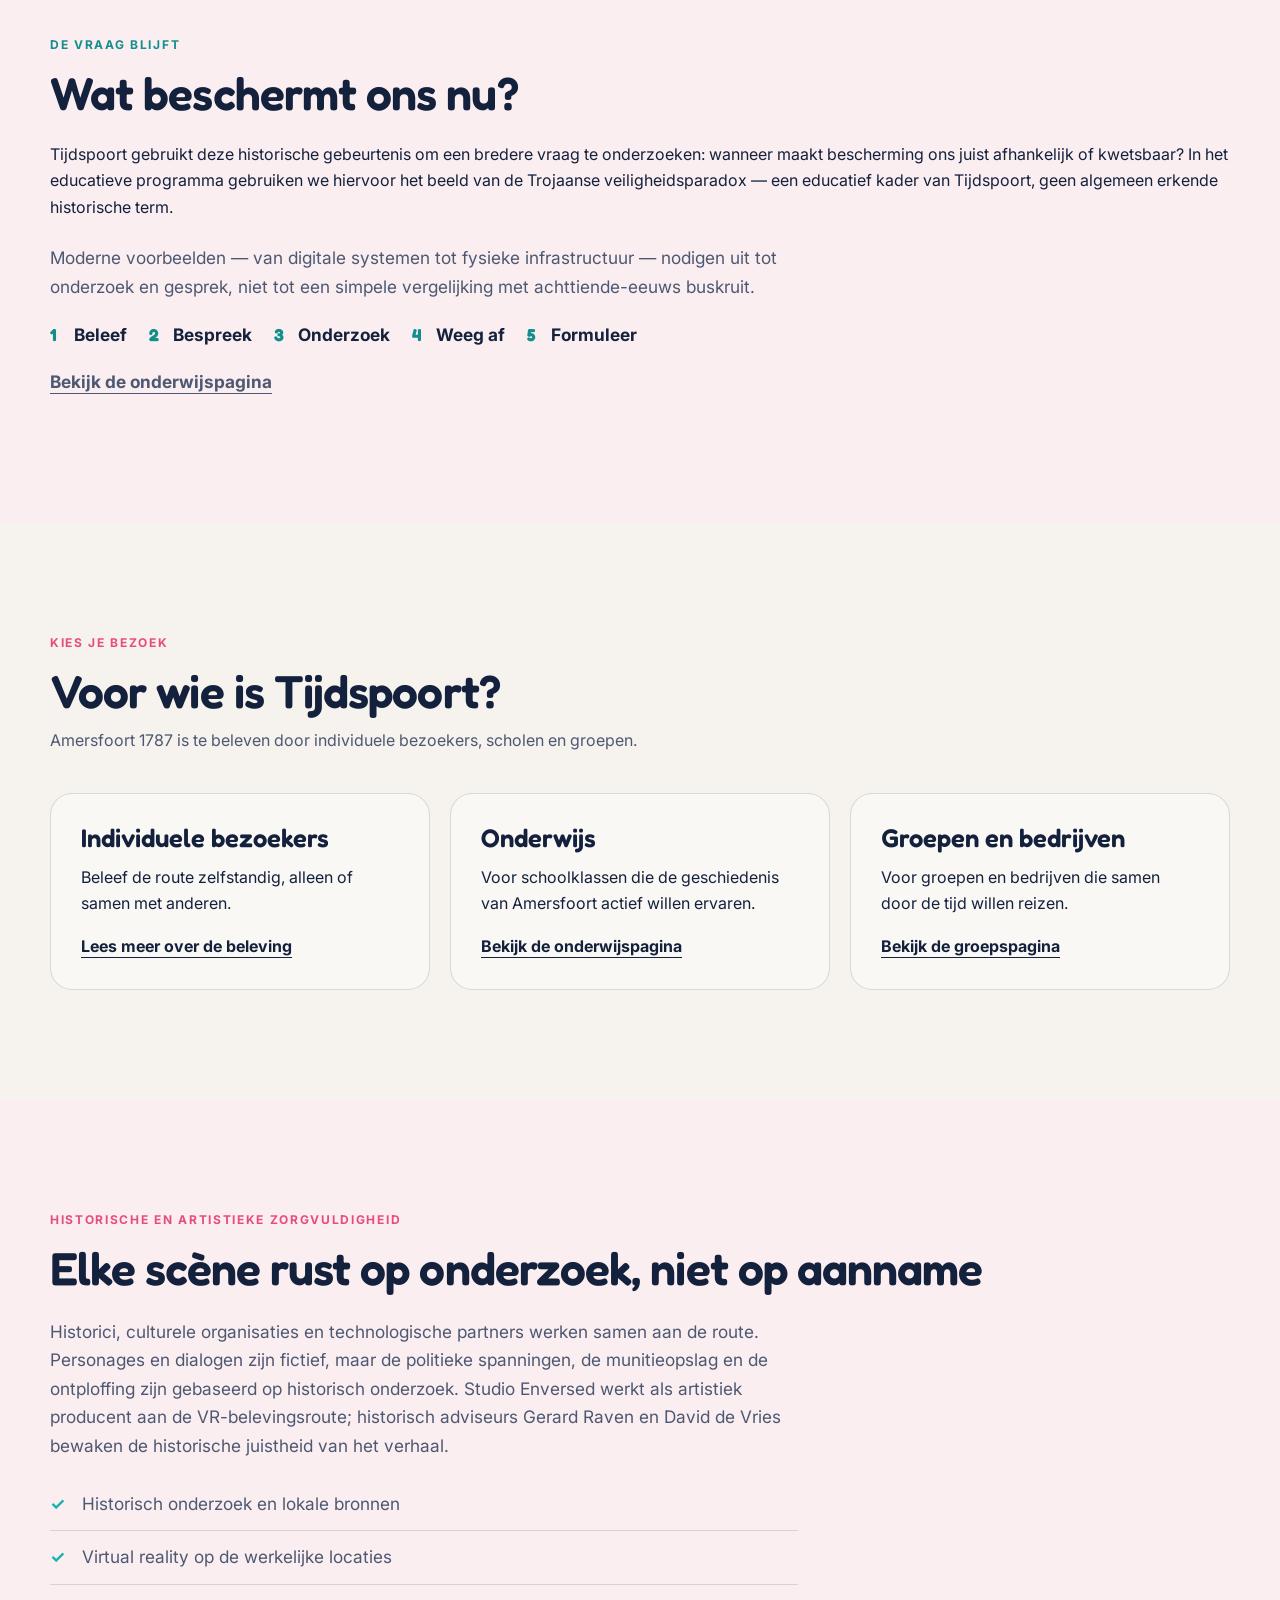
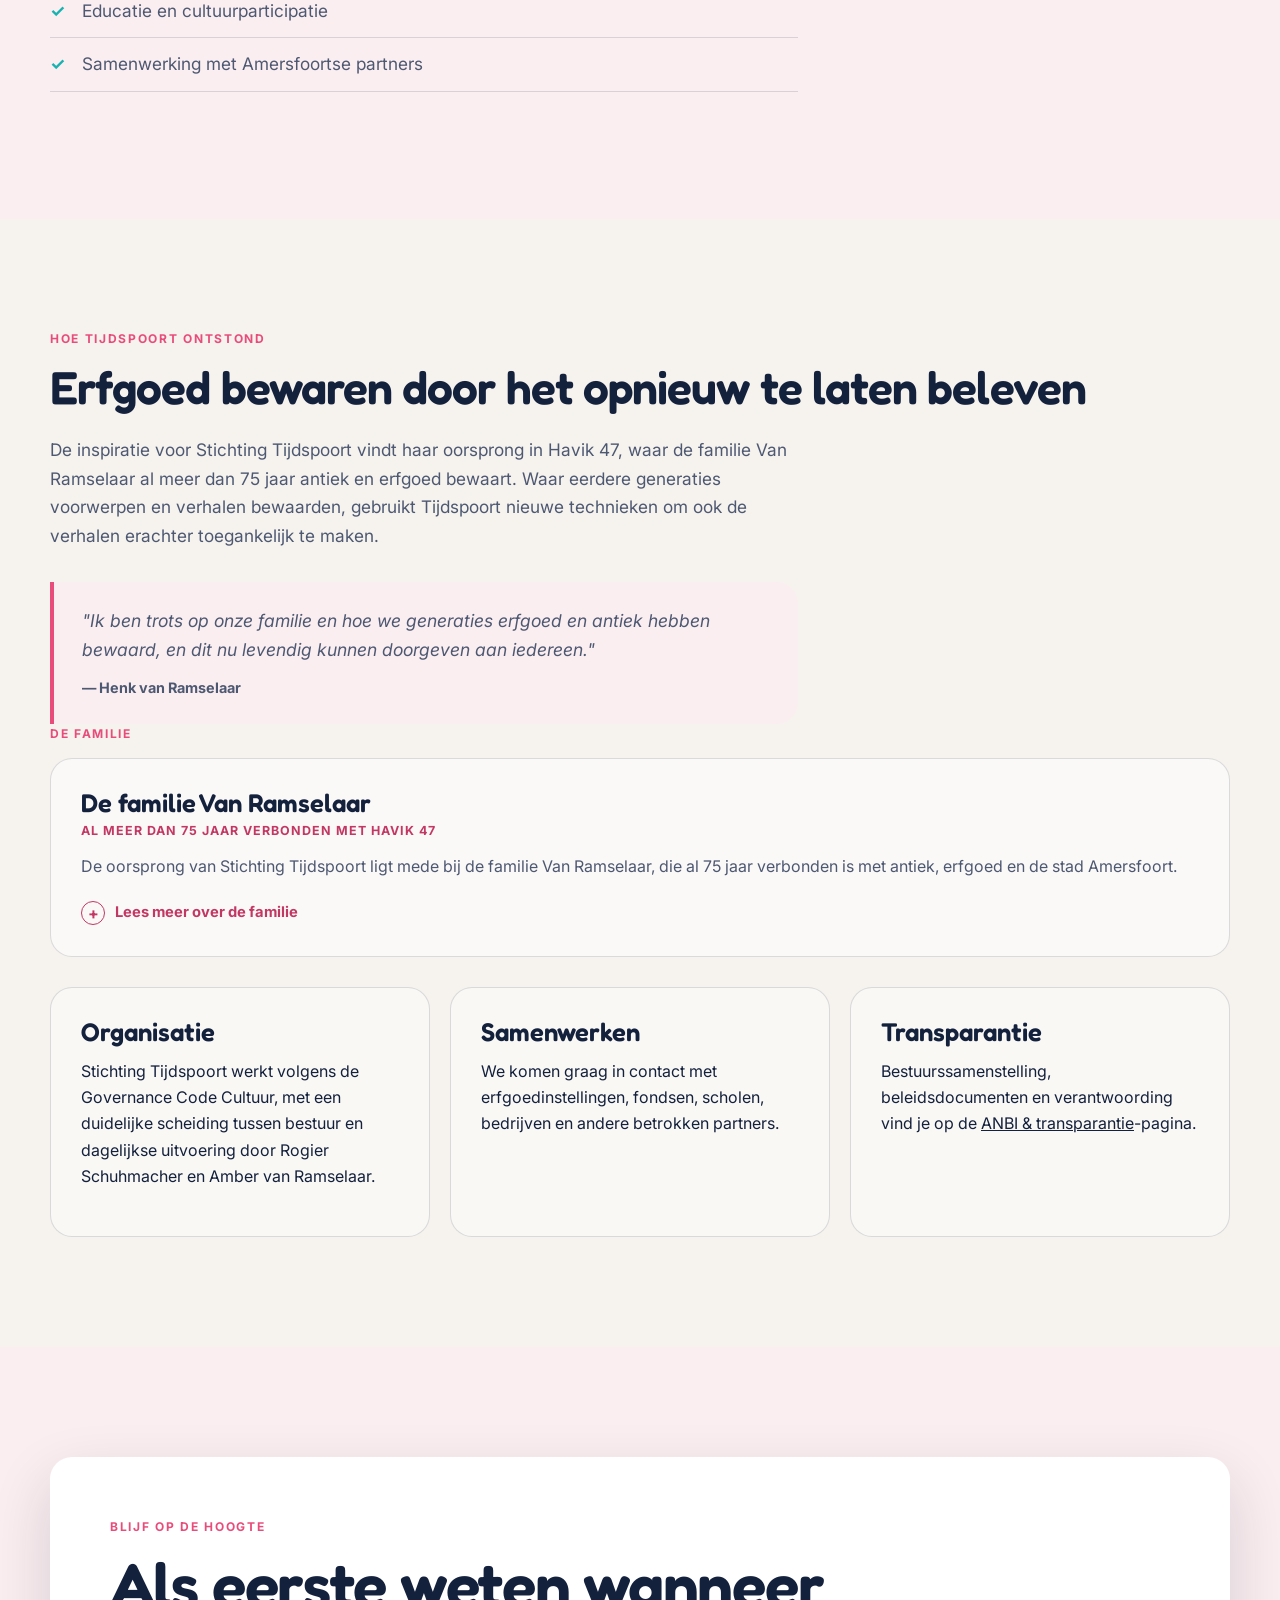
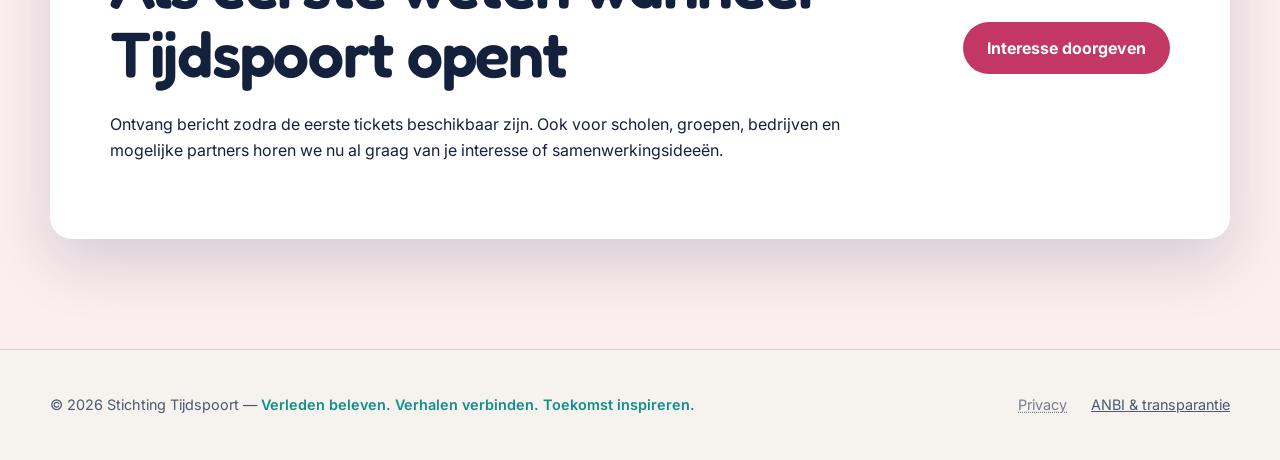
==== commit 86a679a9: "Opmaak en kleine werkzaamheden" ====
--- a/index.html
+++ b/index.html
@@ -13,7 +13,7 @@
   <script src="js/main.js" defer></script>
 </head>
 
-<body>
+<body class="page-home">
   <a class="skip-link" href="#main-content">Ga naar de inhoud</a>
 
   <header class="site-header">
--- a/css/style.css
+++ b/css/style.css
@@ -844,7 +844,7 @@
   font-size: 0.92rem;
 }
 
-/* Kantelpunt: compact, zonder beeld — typografie, kleur en een diagonaal accent. */
+/* Kantelpunt: compact, zonder beeld — typografie, kleur en negatieve ruimte. */
 .turning-point {
   position: relative;
   overflow: hidden;
@@ -856,19 +856,6 @@
   color: white;
 }
 
-.turning-point::before {
-  content: "";
-  position: absolute;
-  top: -30%;
-  right: -8%;
-  width: 42%;
-  height: 160%;
-  background: linear-gradient(160deg, var(--yellow) 0%, var(--pink) 100%);
-  opacity: 0.1;
-  transform: skewX(-12deg);
-  pointer-events: none;
-}
-
 .turning-point-inner {
   position: relative;
   z-index: 1;
@@ -1044,6 +1031,28 @@
   font-weight: 700;
 }
 
+.document-link {
+  display: inline-flex;
+  align-items: center;
+  margin-top: 14px;
+  padding: 8px 16px;
+  border-radius: 999px;
+  background: var(--button-bg);
+  color: white;
+  text-decoration: none;
+  font-size: 0.9rem;
+  font-weight: 700;
+  transition: background 160ms ease, transform 160ms ease;
+}
+
+.document-link:hover,
+.document-link:focus-visible {
+  background: var(--button-bg-hover);
+  transform: translateY(-2px);
+  outline: 3px solid var(--accent);
+  outline-offset: 3px;
+}
+
 .site-footer {
   border-top: 1px solid var(--border);
 }
@@ -1077,6 +1086,63 @@
 /* Verbergt een blok volledig wanneer de inhoud nog niet publicatieklaar is. */
 .is-hidden {
   display: none !important;
+}
+
+/* ANBI-pagina: paginaspecifieke aanpassingen, zonder de gedeelde klassen
+   op andere pagina's te wijzigen. */
+.page-anbi .page-section {
+  padding: 56px 0;
+}
+
+.page-anbi .section-heading {
+  display: block;
+  margin-bottom: 26px;
+}
+
+.page-anbi .section-heading h2 {
+  max-width: none;
+  margin-bottom: 8px;
+}
+
+.page-anbi .section-heading p {
+  max-width: 65ch;
+}
+
+.info-list--spaced {
+  gap: 20px;
+}
+
+.page-section-tight {
+  padding: 20px 0 40px;
+}
+
+.page-section-tight .note {
+  margin: 0;
+  font-size: 0.85rem;
+}
+
+/* Homepage: koptekst en toelichting onder elkaar in plaats van naast elkaar,
+   zonder de gedeelde .section-heading/.split-layout op andere pagina's te wijzigen. */
+.page-home .section-heading {
+  display: block;
+  margin-bottom: 40px;
+}
+
+.page-home .section-heading h2 {
+  max-width: none;
+  margin-bottom: 10px;
+}
+
+.page-home .section-heading p {
+  max-width: 65ch;
+}
+
+.page-home .split-layout {
+  display: block;
+}
+
+.page-home .split-layout > div:nth-child(2) {
+  margin-top: 24px;
 }
 
 @media (max-width: 900px) {
@@ -1116,8 +1182,9 @@
   }
 
   .hero-layout {
-    grid-template-columns: 1fr;
-    gap: 36px;
+    grid-template-columns: minmax(0, 1fr) minmax(150px, 200px);
+    gap: 24px;
+    align-items: center;
   }
 
   .page-hero .hero-grid {
@@ -1145,8 +1212,11 @@
   }
 
   .hero-media {
-    max-width: 360px;
-    justify-self: center;
+    max-width: 200px;
+  }
+
+  .hero-media::before {
+    display: none;
   }
 
   .turning-point {
@@ -1190,6 +1260,15 @@
     width: 100%;
   }
 
+  .hero-layout {
+    grid-template-columns: minmax(0, 1fr) minmax(96px, 130px);
+    gap: 14px;
+  }
+
+  .hero-media {
+    max-width: 130px;
+  }
+
   .turning-point {
     padding: 52px 0;
   }
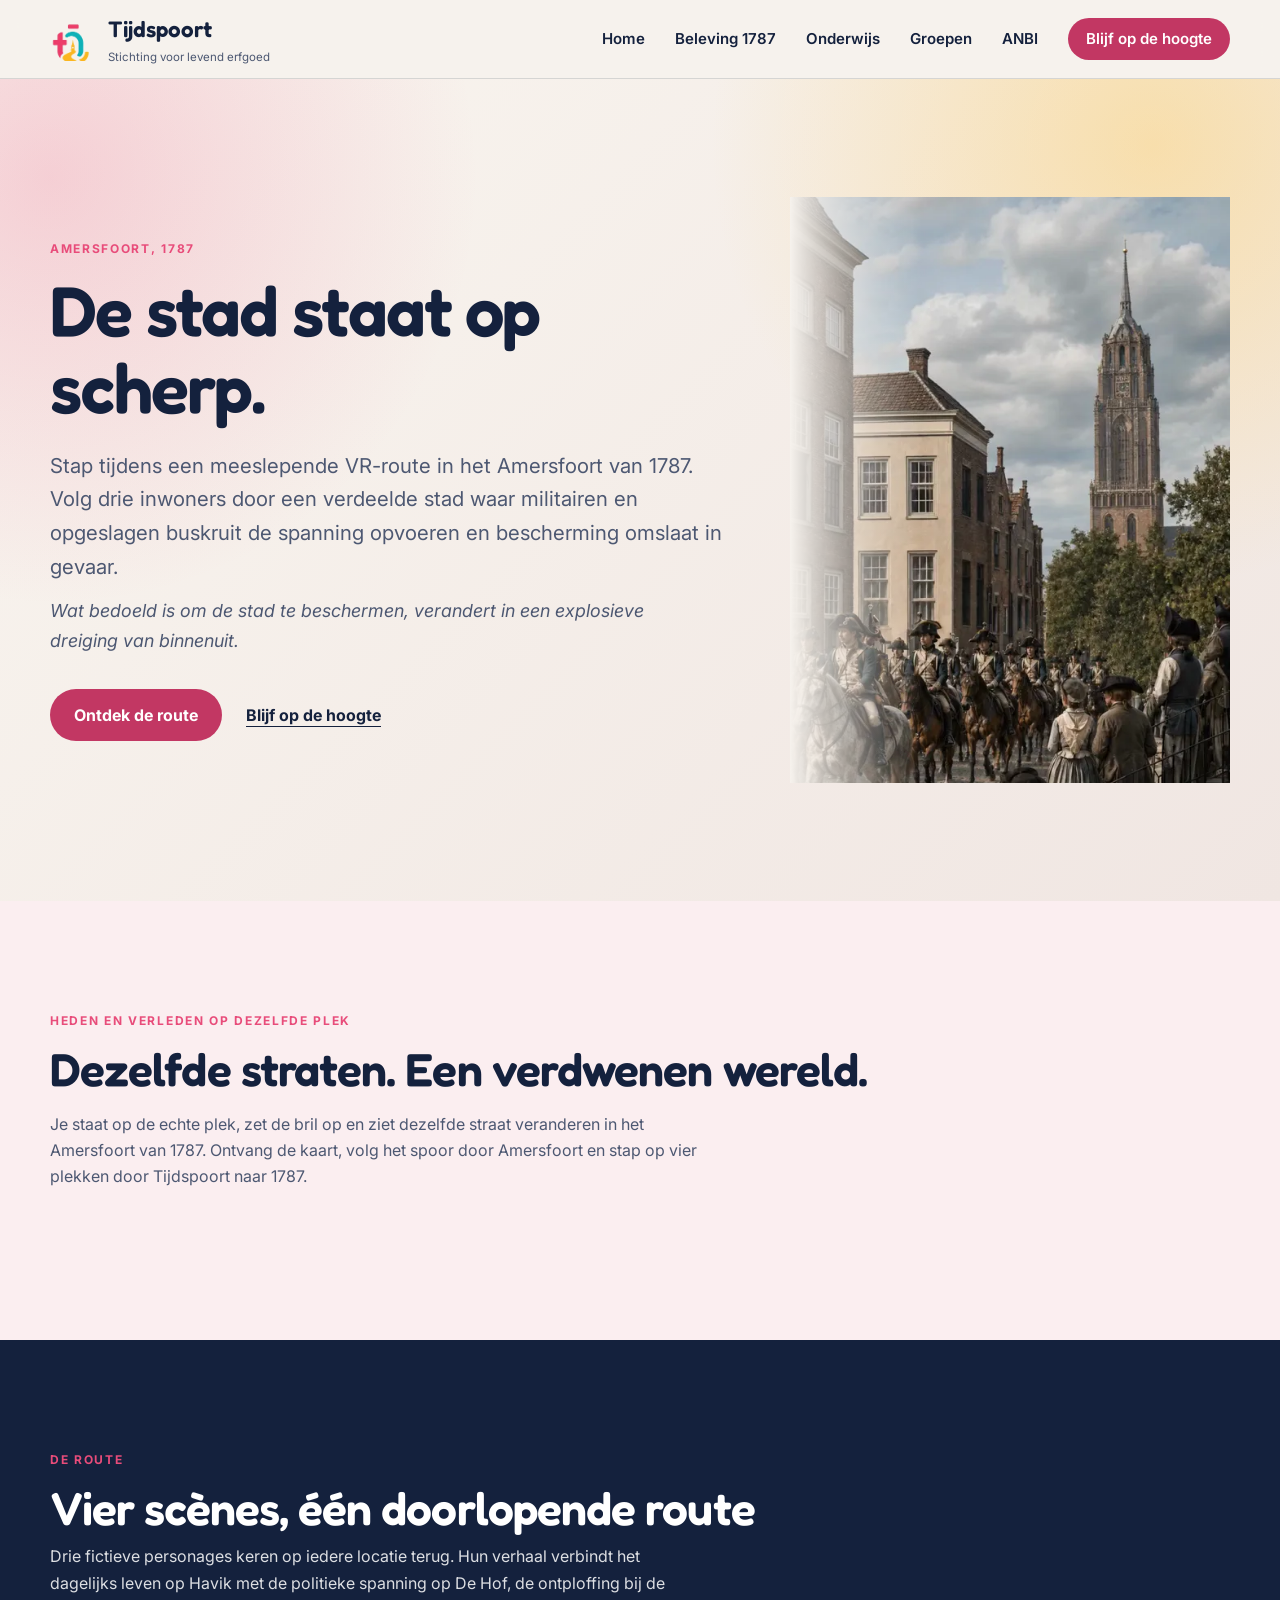
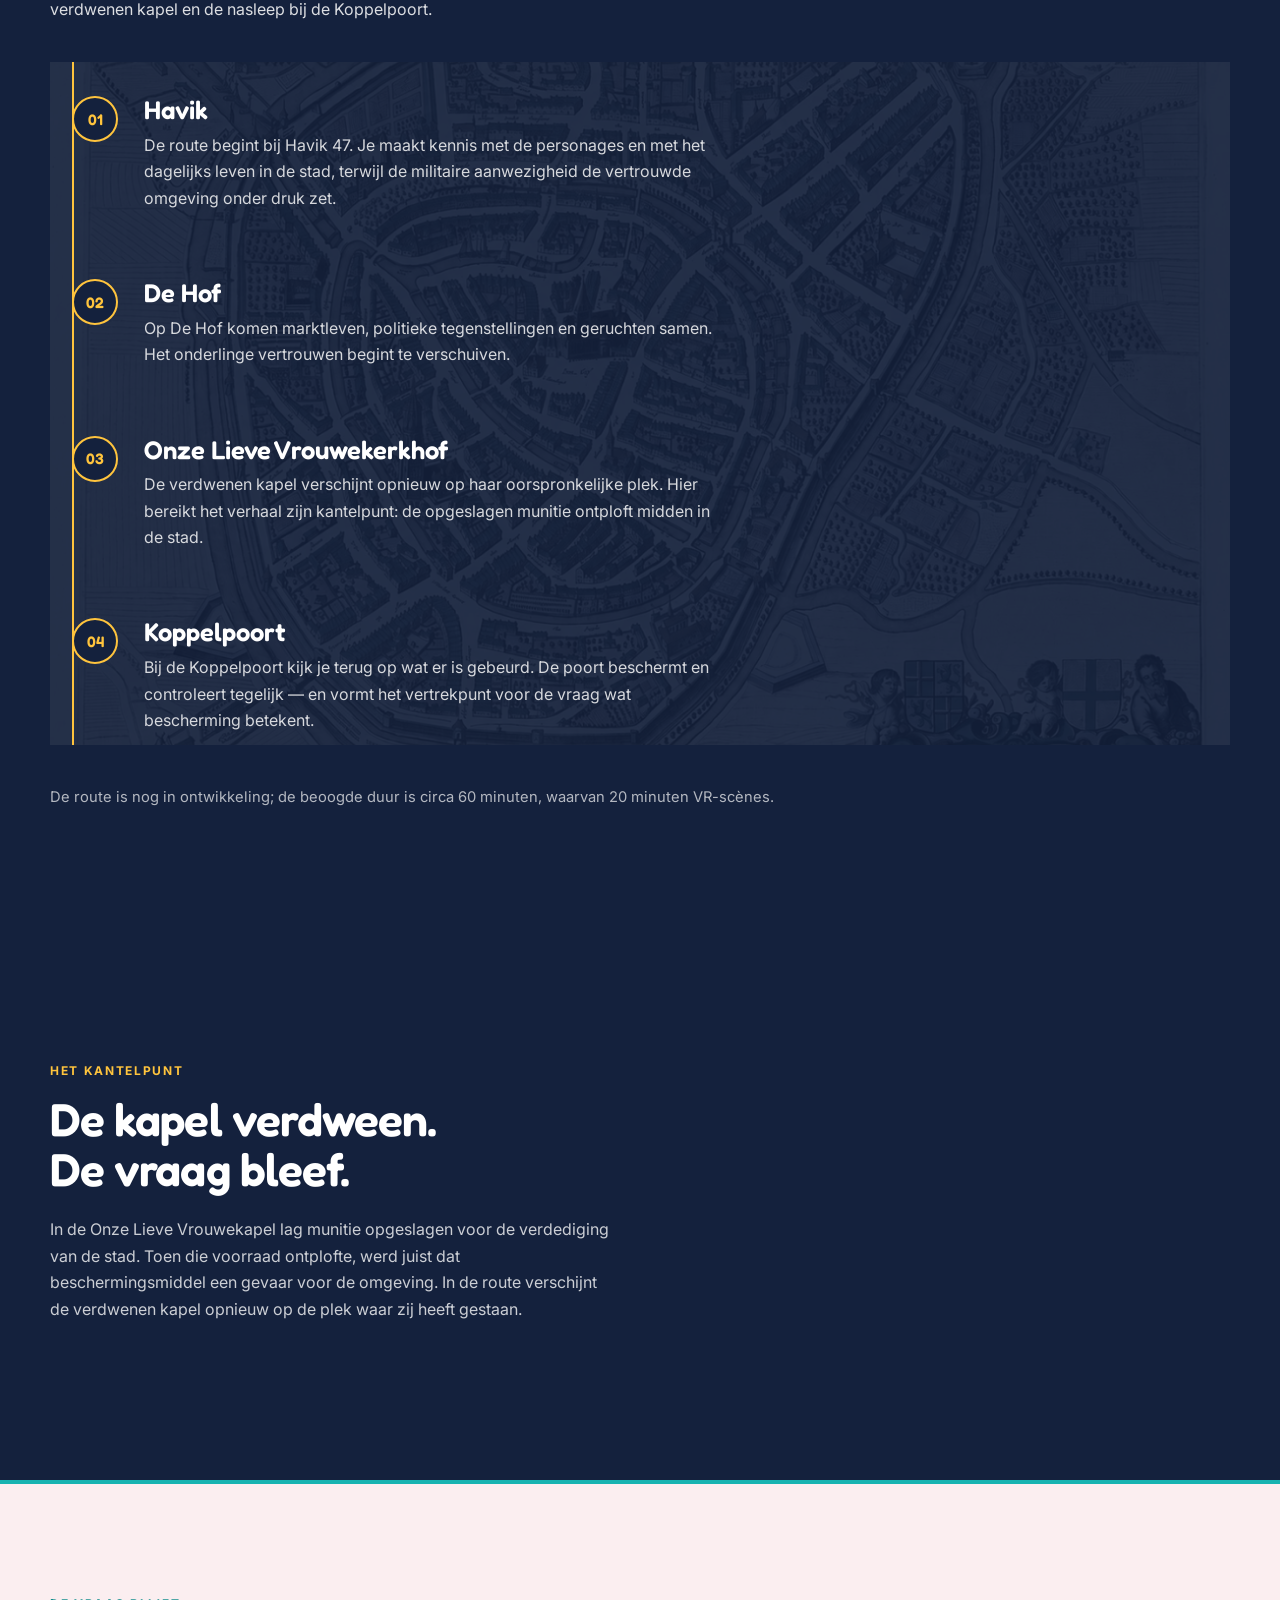
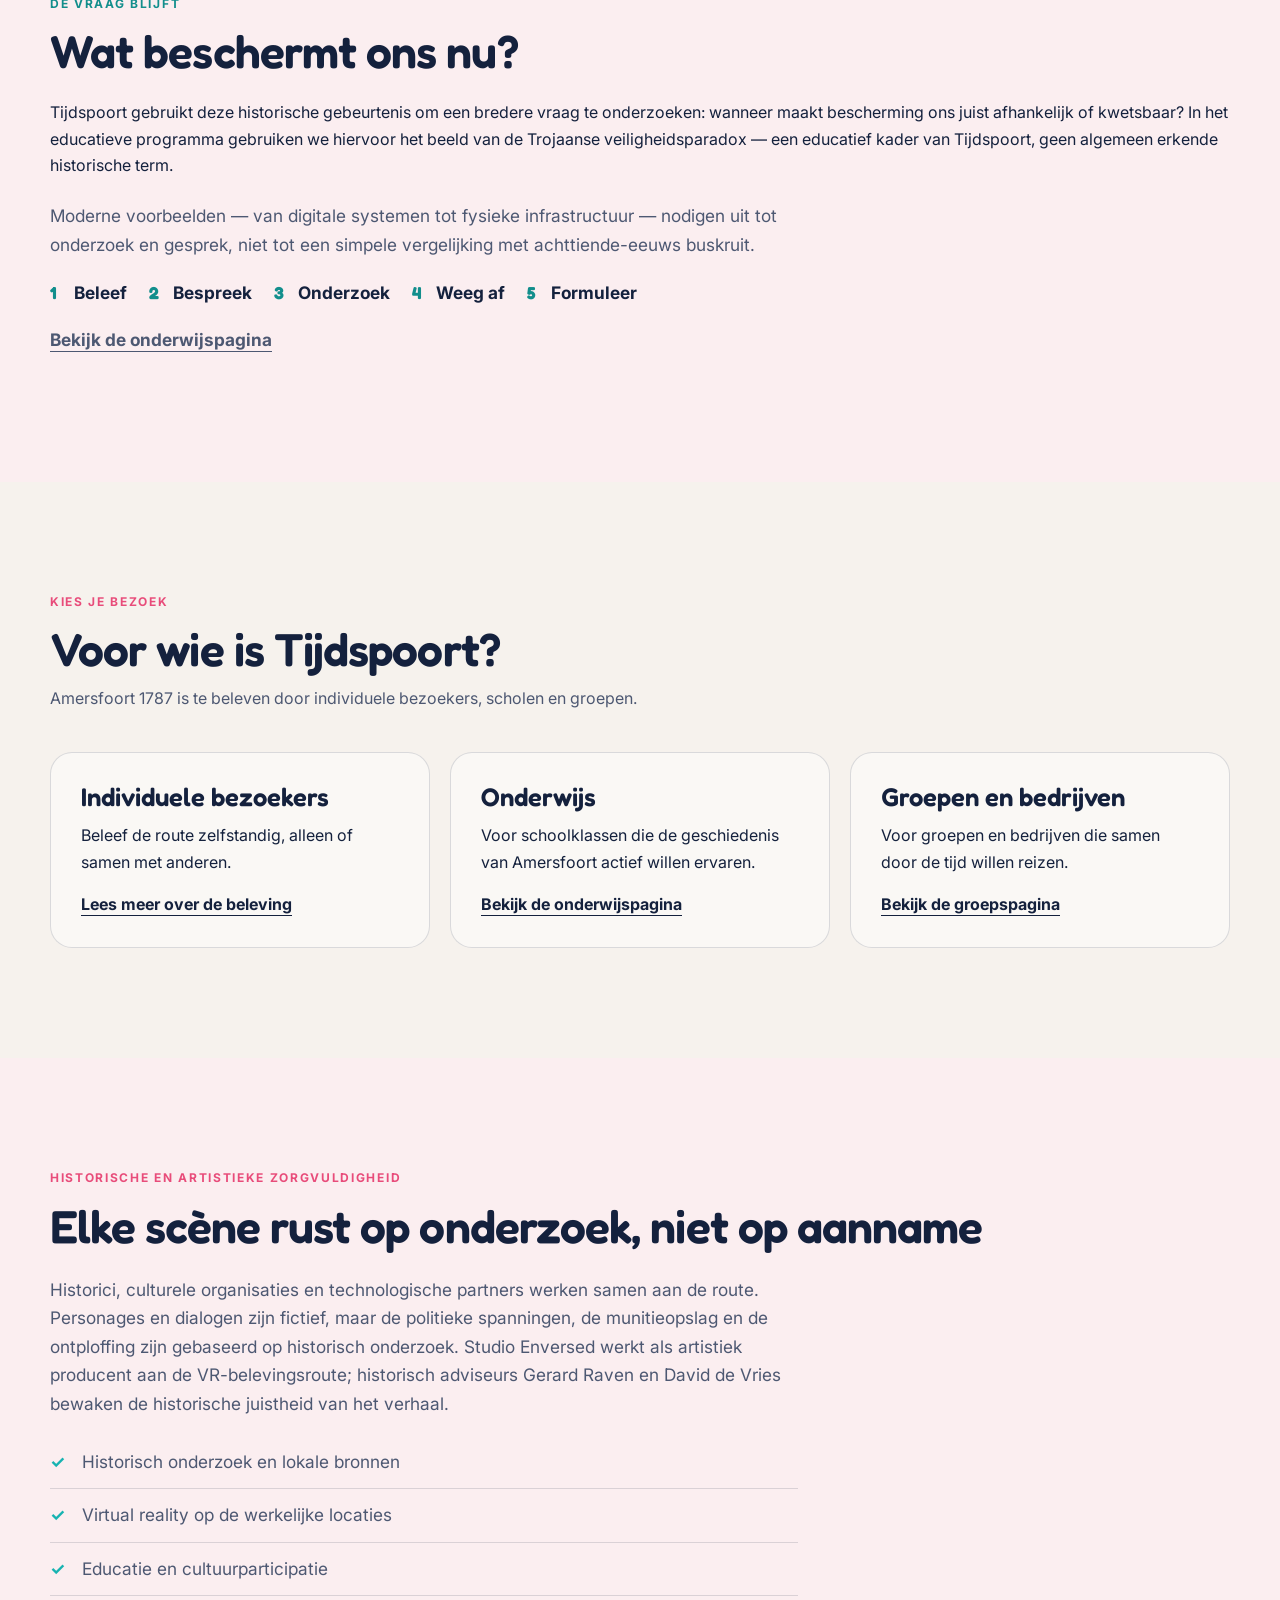
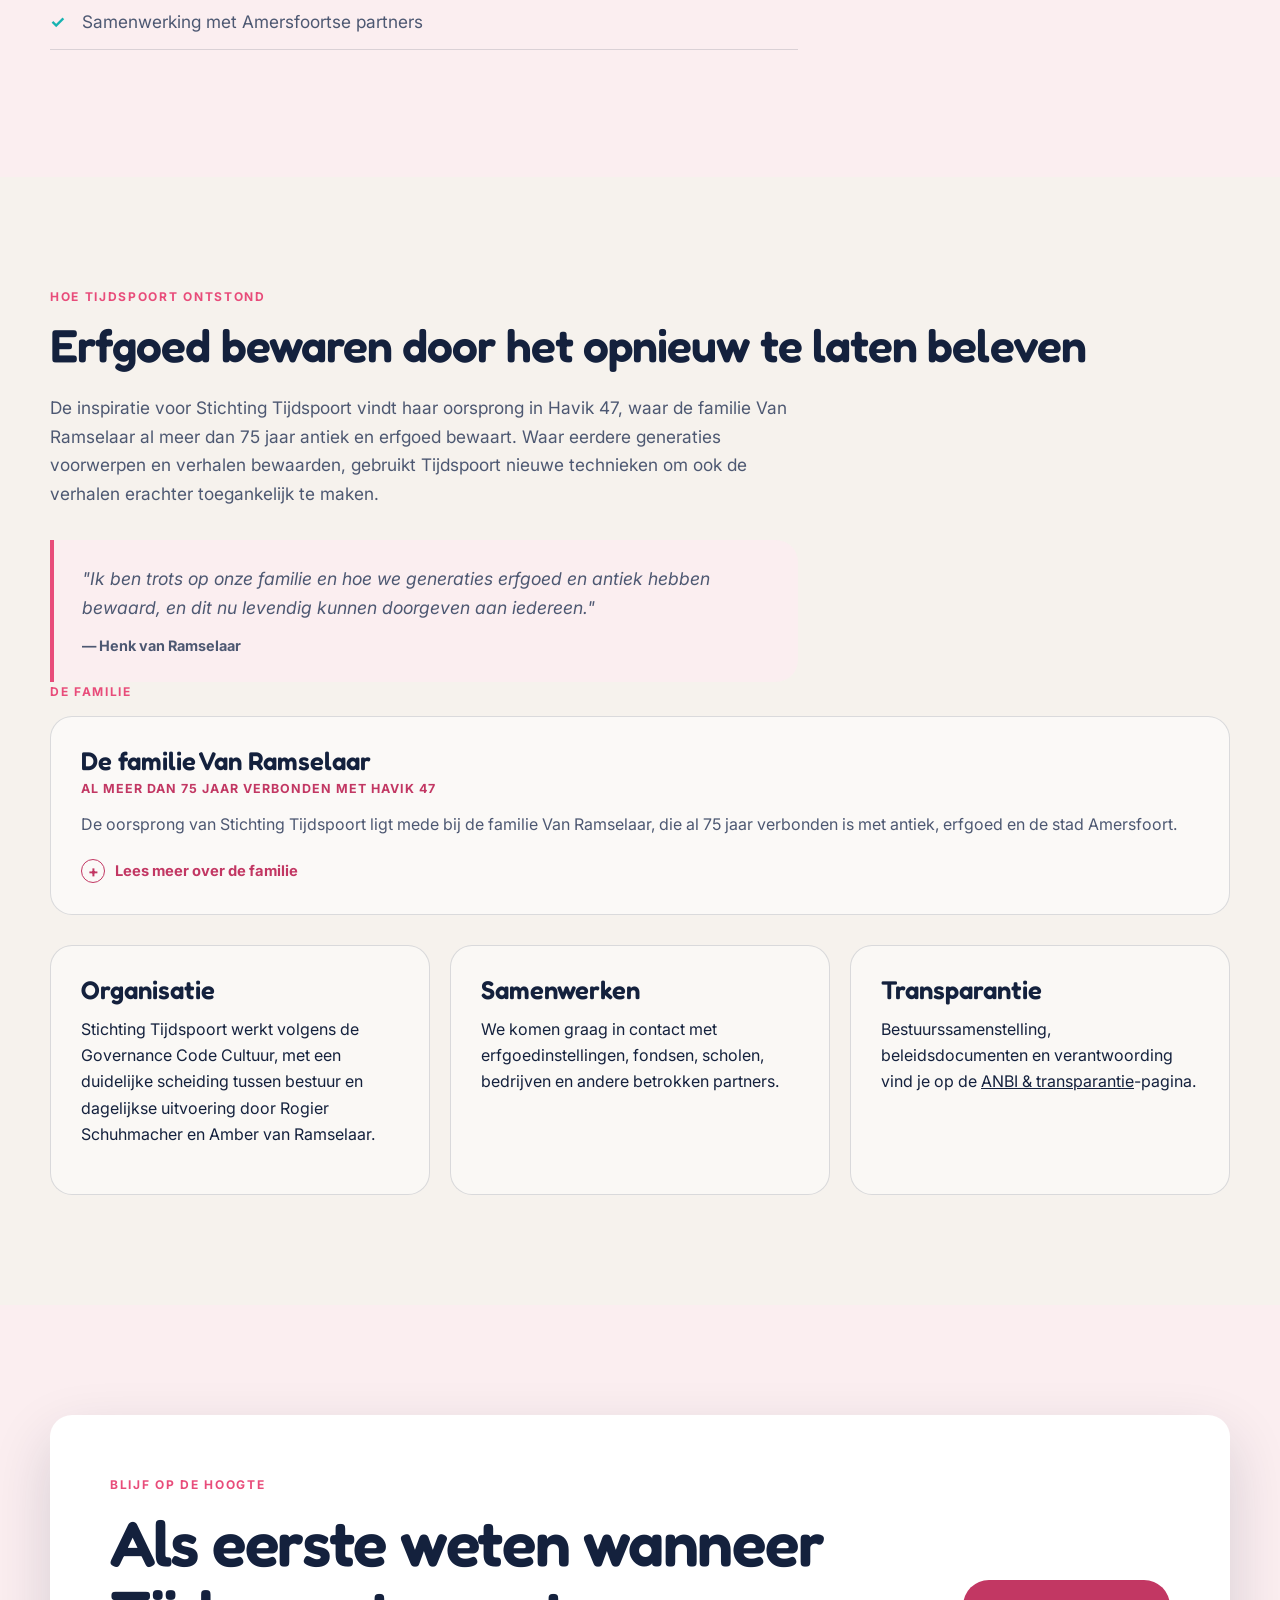
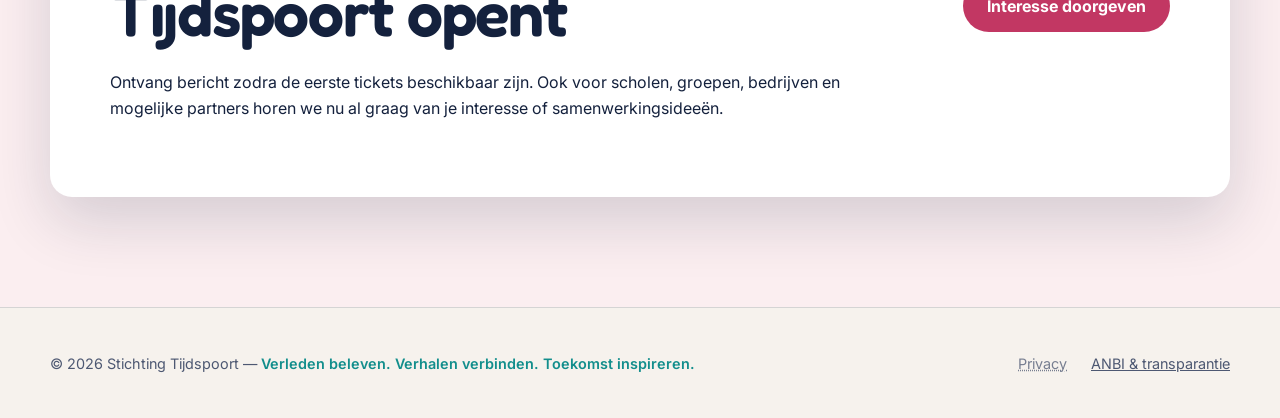
==== commit ec549784: "kaart amersfoort en tekst" ====
--- a/index.html
+++ b/index.html
@@ -76,14 +76,11 @@
       <div class="container">
         <p class="eyebrow">Heden en verleden op dezelfde plek</p>
         <div class="section-heading">
-          <h2>Twee steden op dezelfde grond</h2>
-          <p>Je staat op de echte plek, zet de bril op en ziet dezelfde straat veranderen in het Amersfoort van 1787.</p>
+          <h2>Dezelfde straten. Een verdwenen wereld.</h2>
+          <p></p>
+          <p>Je staat op de echte plek, zet de bril op en ziet dezelfde straat veranderen in het Amersfoort van 1787. Ontvang de kaart, volg het spoor door Amersfoort en stap op vier plekken door Tijdspoort naar 1787.</p>
         </div>
         <div class="prose">
-          <p>
-            Je verlaat Amersfoort niet om het verleden te zien. Het verleden verschijnt op
-            de plek waar je al staat — inclusief de wandeling ertussen en het moment waarop
-            je de bril weer afzet.
           </p>
         </div>
       </div>
@@ -102,12 +99,12 @@
         </div>
 
         <div class="route">
+          <div class="route-bg" aria-hidden="true">
+            <img src="assets/images/tijdvensters/kaart-amersfoort-historisch.webp" alt="" loading="lazy" decoding="async">
+          </div>
           <div class="route-line"><div class="route-line-fill"></div></div>
 
           <article class="route-scene" data-route-scene>
-            <div class="route-scene-bg" aria-hidden="true">
-              <img src="assets/images/locaties/havik-47.jpg" alt="" loading="lazy" decoding="async" style="object-position: 50% 35%;">
-            </div>
             <span class="route-scene-number">01</span>
             <div class="route-scene-body">
               <h3>Havik</h3>
@@ -120,9 +117,6 @@
           </article>
 
           <article class="route-scene" data-route-scene>
-            <div class="route-scene-bg" aria-hidden="true">
-              <img src="assets/images/locaties/de-hof.jpg" alt="" loading="lazy" decoding="async" style="object-position: 50% 45%;">
-            </div>
             <span class="route-scene-number">02</span>
             <div class="route-scene-body">
               <h3>De Hof</h3>
@@ -134,9 +128,6 @@
           </article>
 
           <article class="route-scene" data-route-scene>
-            <div class="route-scene-bg" aria-hidden="true">
-              <img src="assets/images/locaties/onze-lieve-vrouwetoren.jpg" alt="" loading="lazy" decoding="async" style="object-position: 50% 15%;">
-            </div>
             <span class="route-scene-number">03</span>
             <div class="route-scene-body">
               <h3>Onze Lieve Vrouwekerkhof</h3>
@@ -149,9 +140,6 @@
           </article>
 
           <article class="route-scene" data-route-scene>
-            <div class="route-scene-bg" aria-hidden="true">
-              <img src="assets/images/locaties/koppelpoort.jpg" alt="" loading="lazy" decoding="async" style="object-position: 50% 40%;">
-            </div>
             <span class="route-scene-number">04</span>
             <div class="route-scene-body">
               <h3>Koppelpoort</h3>
--- a/css/style.css
+++ b/css/style.css
@@ -768,36 +768,38 @@
   transition: height 900ms ease;
 }
 
-.route-scene {
-  position: relative;
-  overflow: hidden;
-  display: grid;
-  grid-template-columns: 46px minmax(0, 1fr);
-  gap: 26px;
-  padding: 34px 22px;
-}
-
-.route-scene:first-child {
-  padding-top: 12px;
-}
-
-.route-scene:last-child {
-  padding-bottom: 12px;
-}
-
-.route-scene-bg {
+.route-bg {
   position: absolute;
   inset: 0;
   z-index: 0;
   opacity: 0.14;
-}
-
-.route-scene-bg img {
+  pointer-events: none;
+}
+
+.route-bg img {
   display: block;
   width: 100%;
   height: 100%;
   object-fit: cover;
   filter: grayscale(80%) brightness(0.6) sepia(12%) hue-rotate(175deg);
+}
+
+.route-scene {
+  position: relative;
+  z-index: 1;
+  overflow: hidden;
+  display: grid;
+  grid-template-columns: 46px minmax(0, 1fr);
+  gap: 26px;
+  padding: 34px 22px;
+}
+
+.route-scene:first-child {
+  padding-top: 12px;
+}
+
+.route-scene:last-child {
+  padding-bottom: 12px;
 }
 
 .route-scene-number {
@@ -1307,4 +1309,11 @@
   .footer-inner div {
     margin-top: 12px;
   }
-}
+  #stad .section-heading h2 {
+  margin-bottom: 1rem;
+}
+
+#stad .section-heading > p {
+  margin-top: 0;
+}
+}
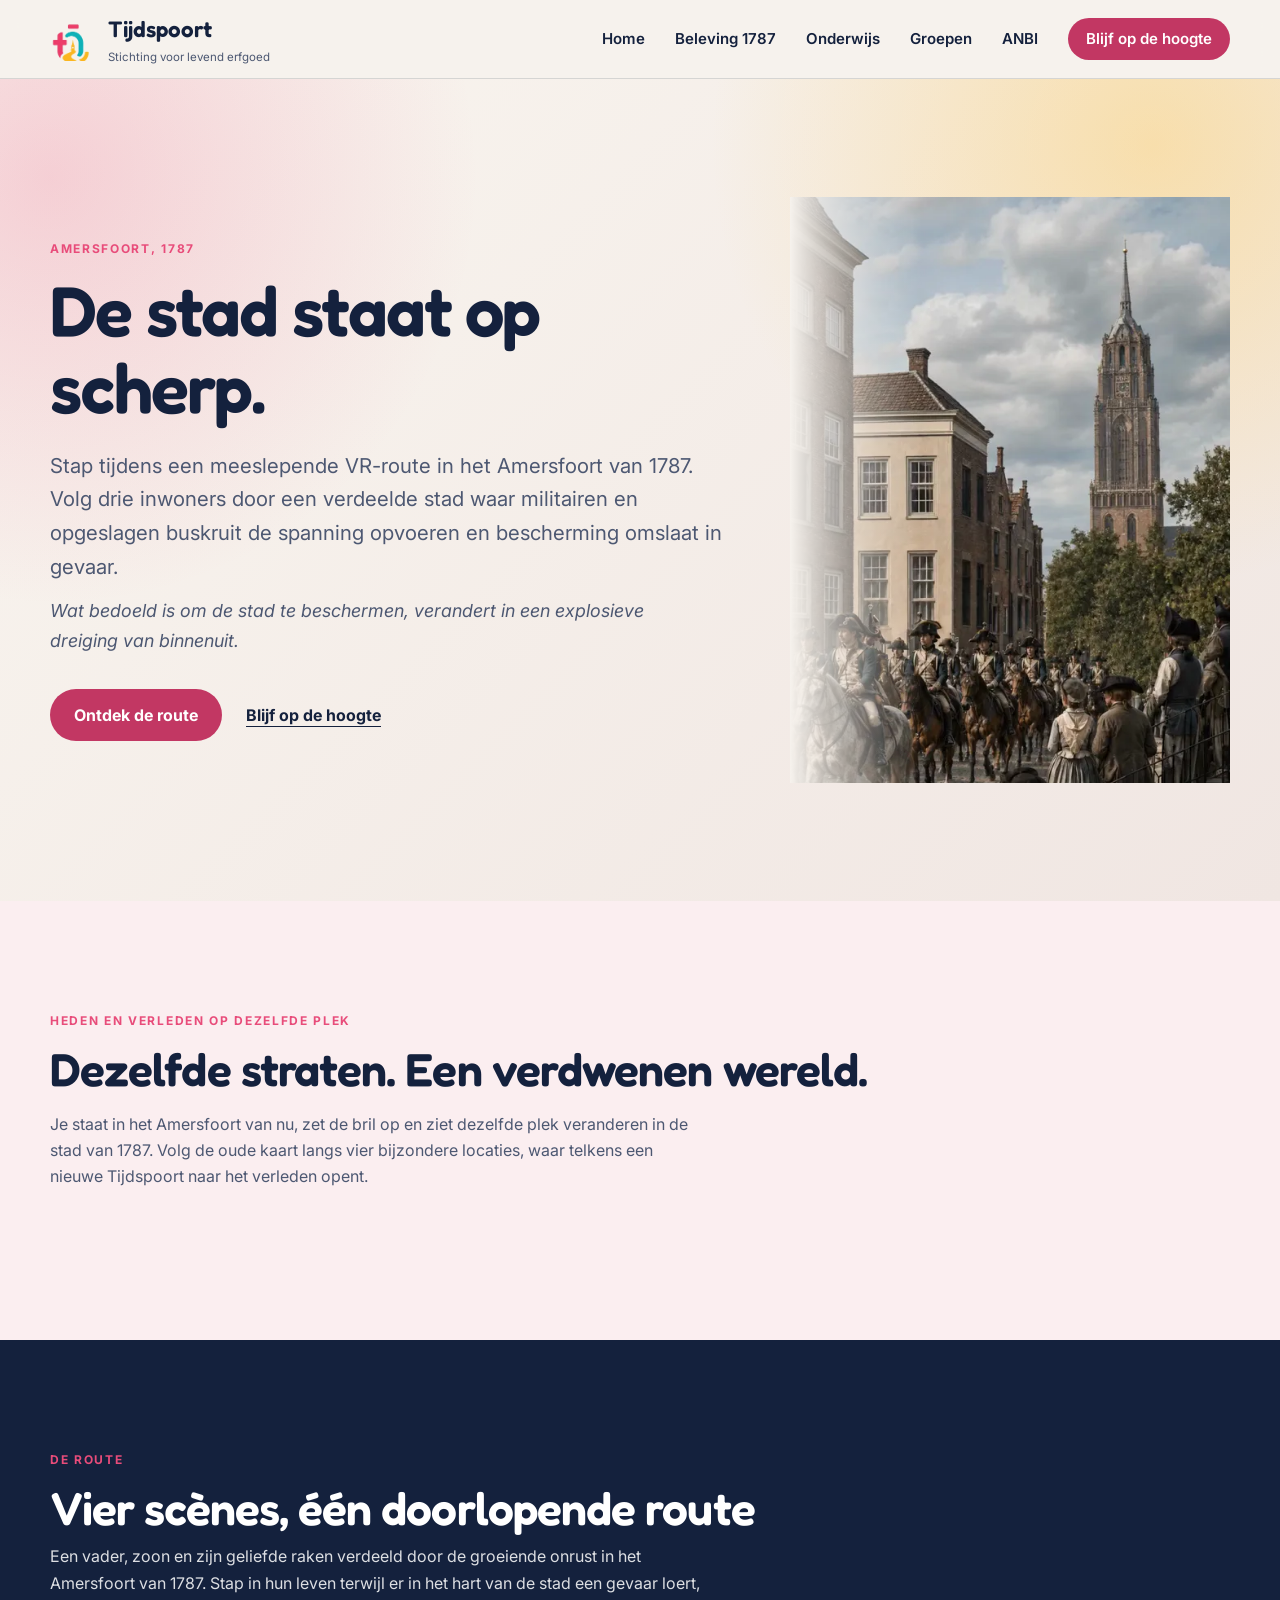
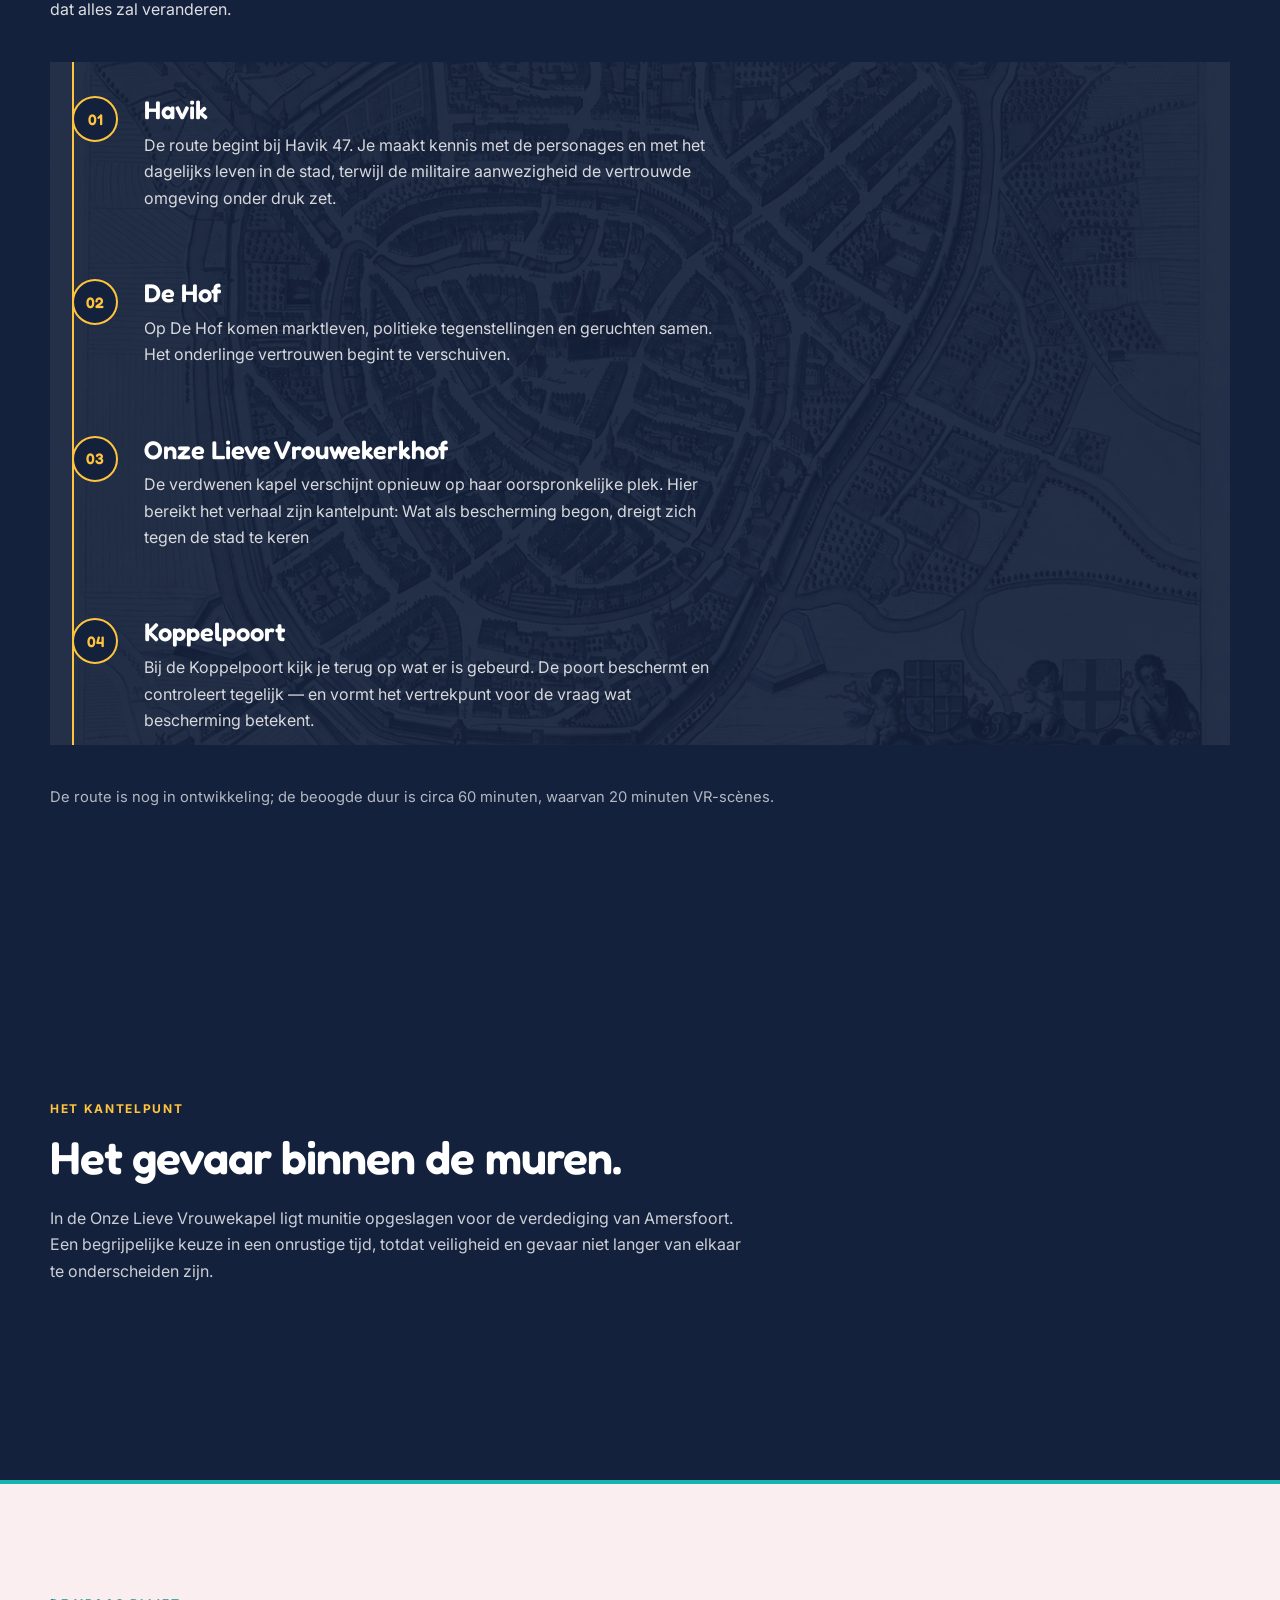
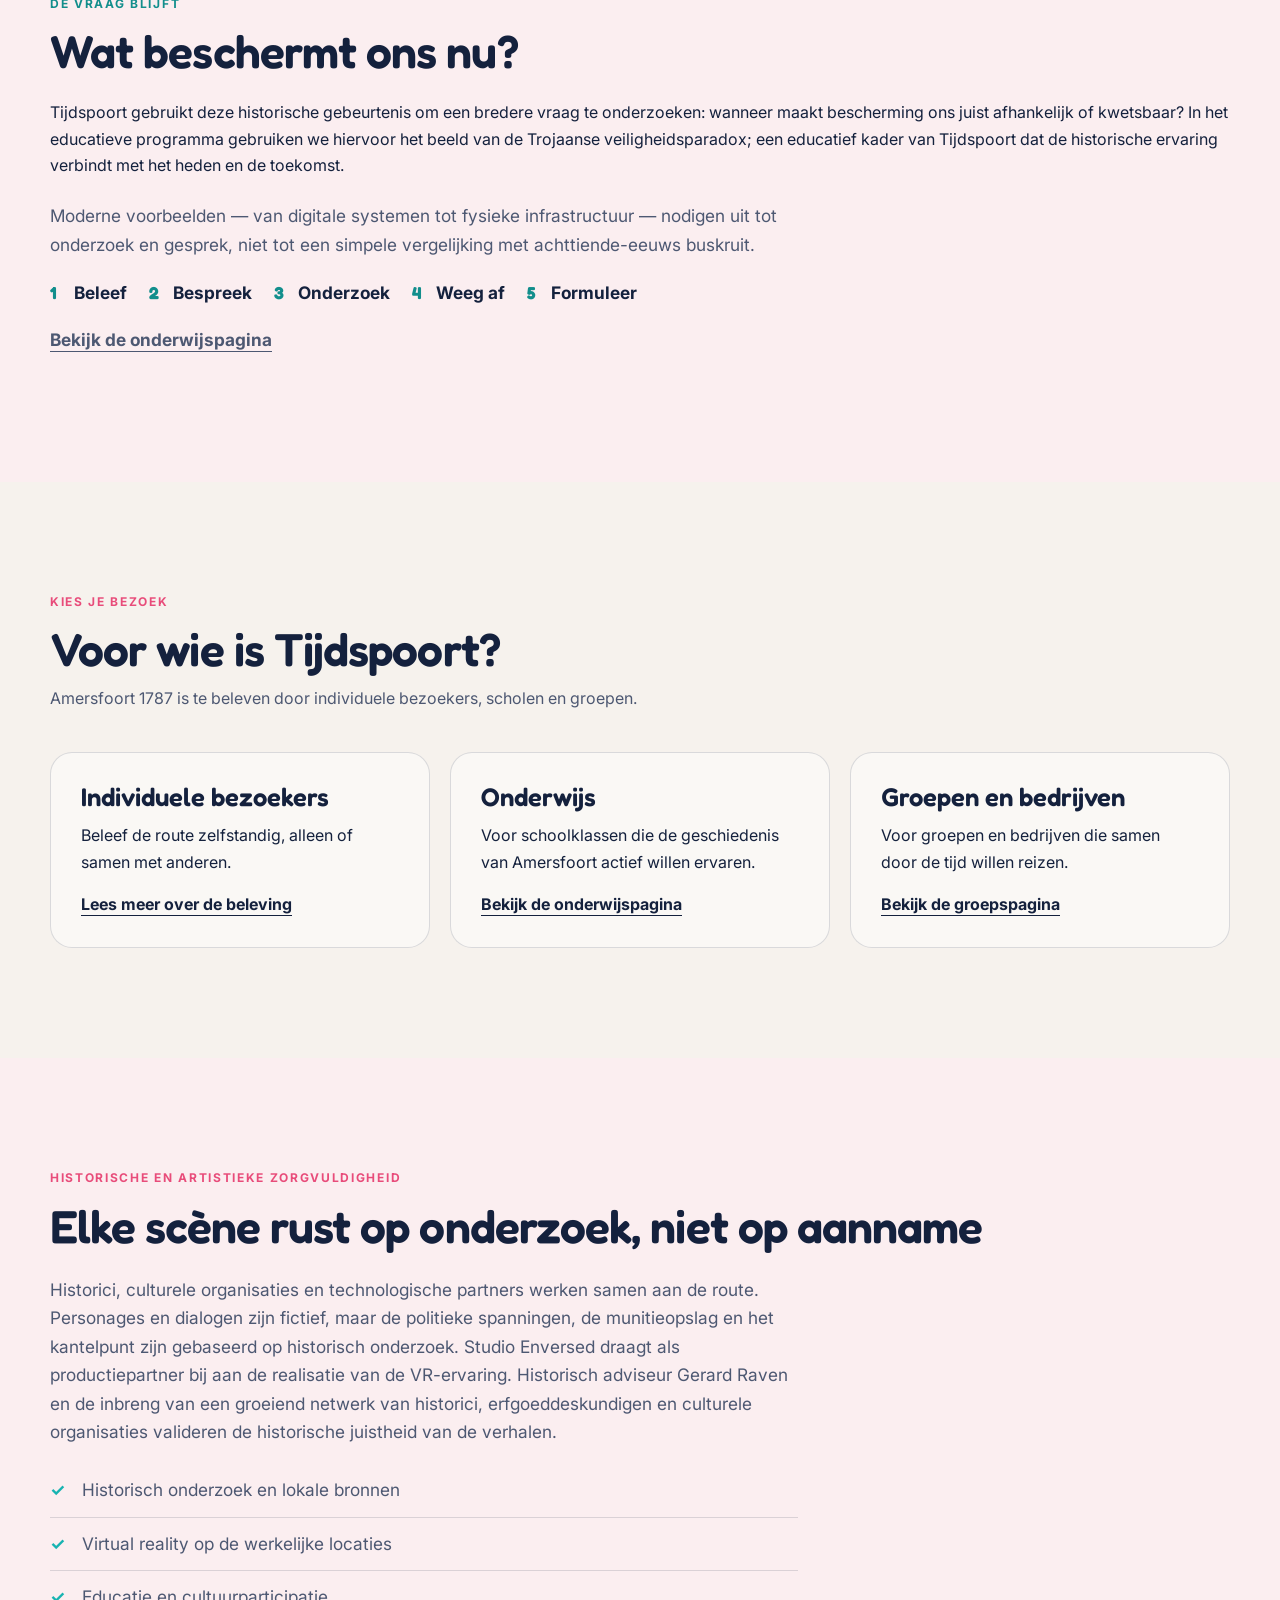
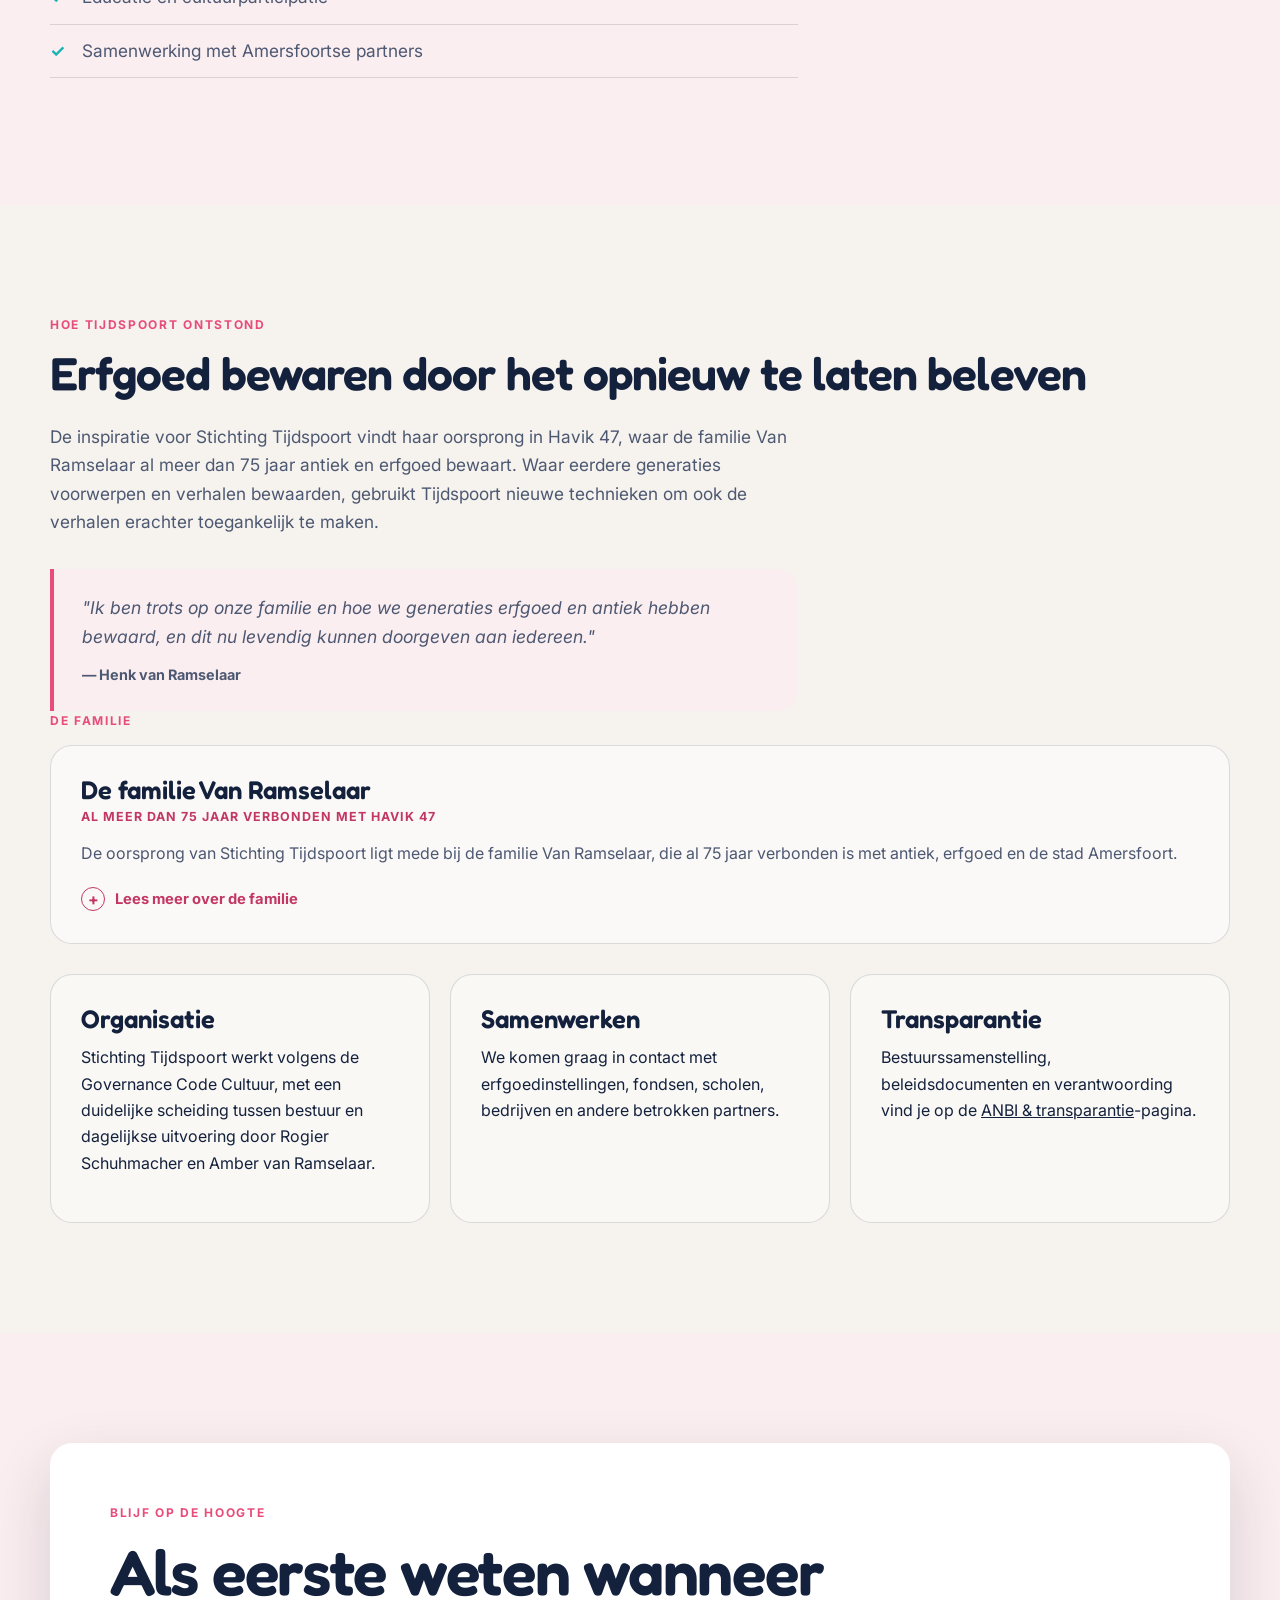
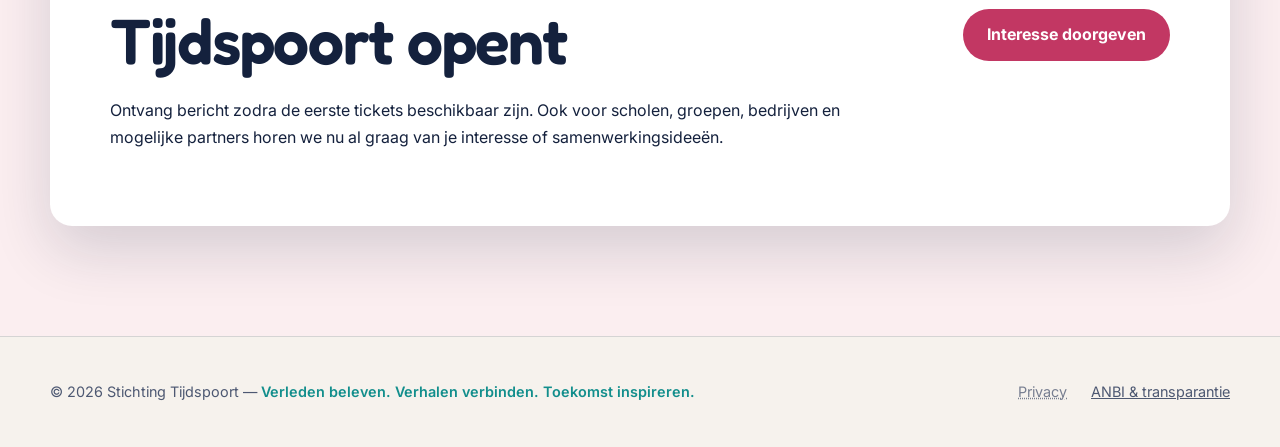
==== commit aa3e6d4f: "Eerste versie af" ====
--- a/index.html
+++ b/index.html
@@ -78,7 +78,7 @@
         <div class="section-heading">
           <h2>Dezelfde straten. Een verdwenen wereld.</h2>
           <p></p>
-          <p>Je staat op de echte plek, zet de bril op en ziet dezelfde straat veranderen in het Amersfoort van 1787. Ontvang de kaart, volg het spoor door Amersfoort en stap op vier plekken door Tijdspoort naar 1787.</p>
+          <p>Je staat in het Amersfoort van nu, zet de bril op en ziet dezelfde plek veranderen in de stad van 1787. Volg de oude kaart langs vier bijzondere locaties, waar telkens een nieuwe Tijdspoort naar het verleden opent.</p>
         </div>
         <div class="prose">
           </p>
@@ -92,9 +92,8 @@
         <div class="section-heading">
           <h2>Vier scènes, één doorlopende route</h2>
           <p>
-            Drie fictieve personages keren op iedere locatie terug. Hun verhaal verbindt
-            het dagelijks leven op Havik met de politieke spanning op De Hof, de
-            ontploffing bij de verdwenen kapel en de nasleep bij de Koppelpoort.
+            Een vader, zoon en zijn geliefde raken verdeeld door de groeiende onrust in het Amersfoort van 1787.
+            Stap in hun leven terwijl er in het hart van de stad een gevaar loert, dat alles zal veranderen.
           </p>
         </div>
 
@@ -133,8 +132,7 @@
               <h3>Onze Lieve Vrouwekerkhof</h3>
               <p>
                 De verdwenen kapel verschijnt opnieuw op haar oorspronkelijke plek. Hier
-                bereikt het verhaal zijn kantelpunt: de opgeslagen munitie ontploft midden
-                in de stad.
+                bereikt het verhaal zijn kantelpunt: Wat als bescherming begon, dreigt zich tegen de stad te keren
               </p>
             </div>
           </article>
@@ -160,12 +158,10 @@
       <div class="container">
         <div class="turning-point-inner">
           <p class="eyebrow">Het kantelpunt</p>
-          <h2>De kapel verdween. De vraag bleef.</h2>
+          <h2>Het gevaar binnen de muren.</h2>
           <p class="turning-point-prose">
-            In de Onze Lieve Vrouwekapel lag munitie opgeslagen voor de verdediging van de
-            stad. Toen die voorraad ontplofte, werd juist dat beschermingsmiddel een gevaar
-            voor de omgeving. In de route verschijnt de verdwenen kapel opnieuw op de plek
-            waar zij heeft gestaan.
+            In de Onze Lieve Vrouwekapel ligt munitie opgeslagen voor de verdediging van Amersfoort. Een begrijpelijke keuze in een onrustige tijd,
+            totdat veiligheid en gevaar niet langer van elkaar te onderscheiden zijn.
           </p>
         </div>
       </div>
@@ -180,8 +176,7 @@
             Tijdspoort gebruikt deze historische gebeurtenis om een bredere vraag te
             onderzoeken: wanneer maakt bescherming ons juist afhankelijk of kwetsbaar? In
             het educatieve programma gebruiken we hiervoor het beeld van de Trojaanse
-            veiligheidsparadox — een educatief kader van Tijdspoort, geen algemeen erkende
-            historische term.
+            veiligheidsparadox; een educatief kader van Tijdspoort dat de historische ervaring verbindt met het heden en de toekomst.
           </p>
         </div>
         <div class="prose">
@@ -240,10 +235,9 @@
           <p>
             Historici, culturele organisaties en technologische partners werken samen aan
             de route. Personages en dialogen zijn fictief, maar de politieke spanningen,
-            de munitieopslag en de ontploffing zijn gebaseerd op historisch onderzoek.
-            Studio Enversed werkt als artistiek producent aan de VR-belevingsroute;
-            historisch adviseurs Gerard Raven en David de Vries bewaken de historische
-            juistheid van het verhaal.
+            de munitieopslag en het kantelpunt zijn gebaseerd op historisch onderzoek.
+            Studio Enversed draagt als productiepartner bij aan de realisatie van de VR-ervaring.
+            Historisch adviseur Gerard Raven en de inbreng van een groeiend netwerk van historici, erfgoeddeskundigen en culturele organisaties valideren de historische juistheid van de verhalen.
           </p>
           <ul class="check-list">
             <li>Historisch onderzoek en lokale bronnen</li>
--- a/css/style.css
+++ b/css/style.css
@@ -861,7 +861,8 @@
 .turning-point-inner {
   position: relative;
   z-index: 1;
-  max-width: 640px;
+  width: 100%;
+  max-width: 1000px;
 }
 
 .turning-point .eyebrow {
@@ -884,6 +885,22 @@
   max-width: 56ch;
   margin-top: 20px;
   color: rgba(255, 255, 255, 0.78);
+}
+
+#kantelpunt .turning-point-inner h2 {
+  width: 100%;
+  max-width: none;
+}
+
+#kantelpunt .turning-point-prose {
+  width: 100%;
+  max-width: 70ch;
+}
+
+@media (min-width: 900px) {
+  #kantelpunt .turning-point-inner h2 {
+    white-space: nowrap;
+  }
 }
 
 /* Reflectiefase: rustiger, turquoise als bewuste kleur voor onderwijs en toekomst. */
@@ -1316,4 +1333,7 @@
 #stad .section-heading > p {
   margin-top: 0;
 }
-}
+.family-container {
+  margin-top: 3rem;
+}
+}
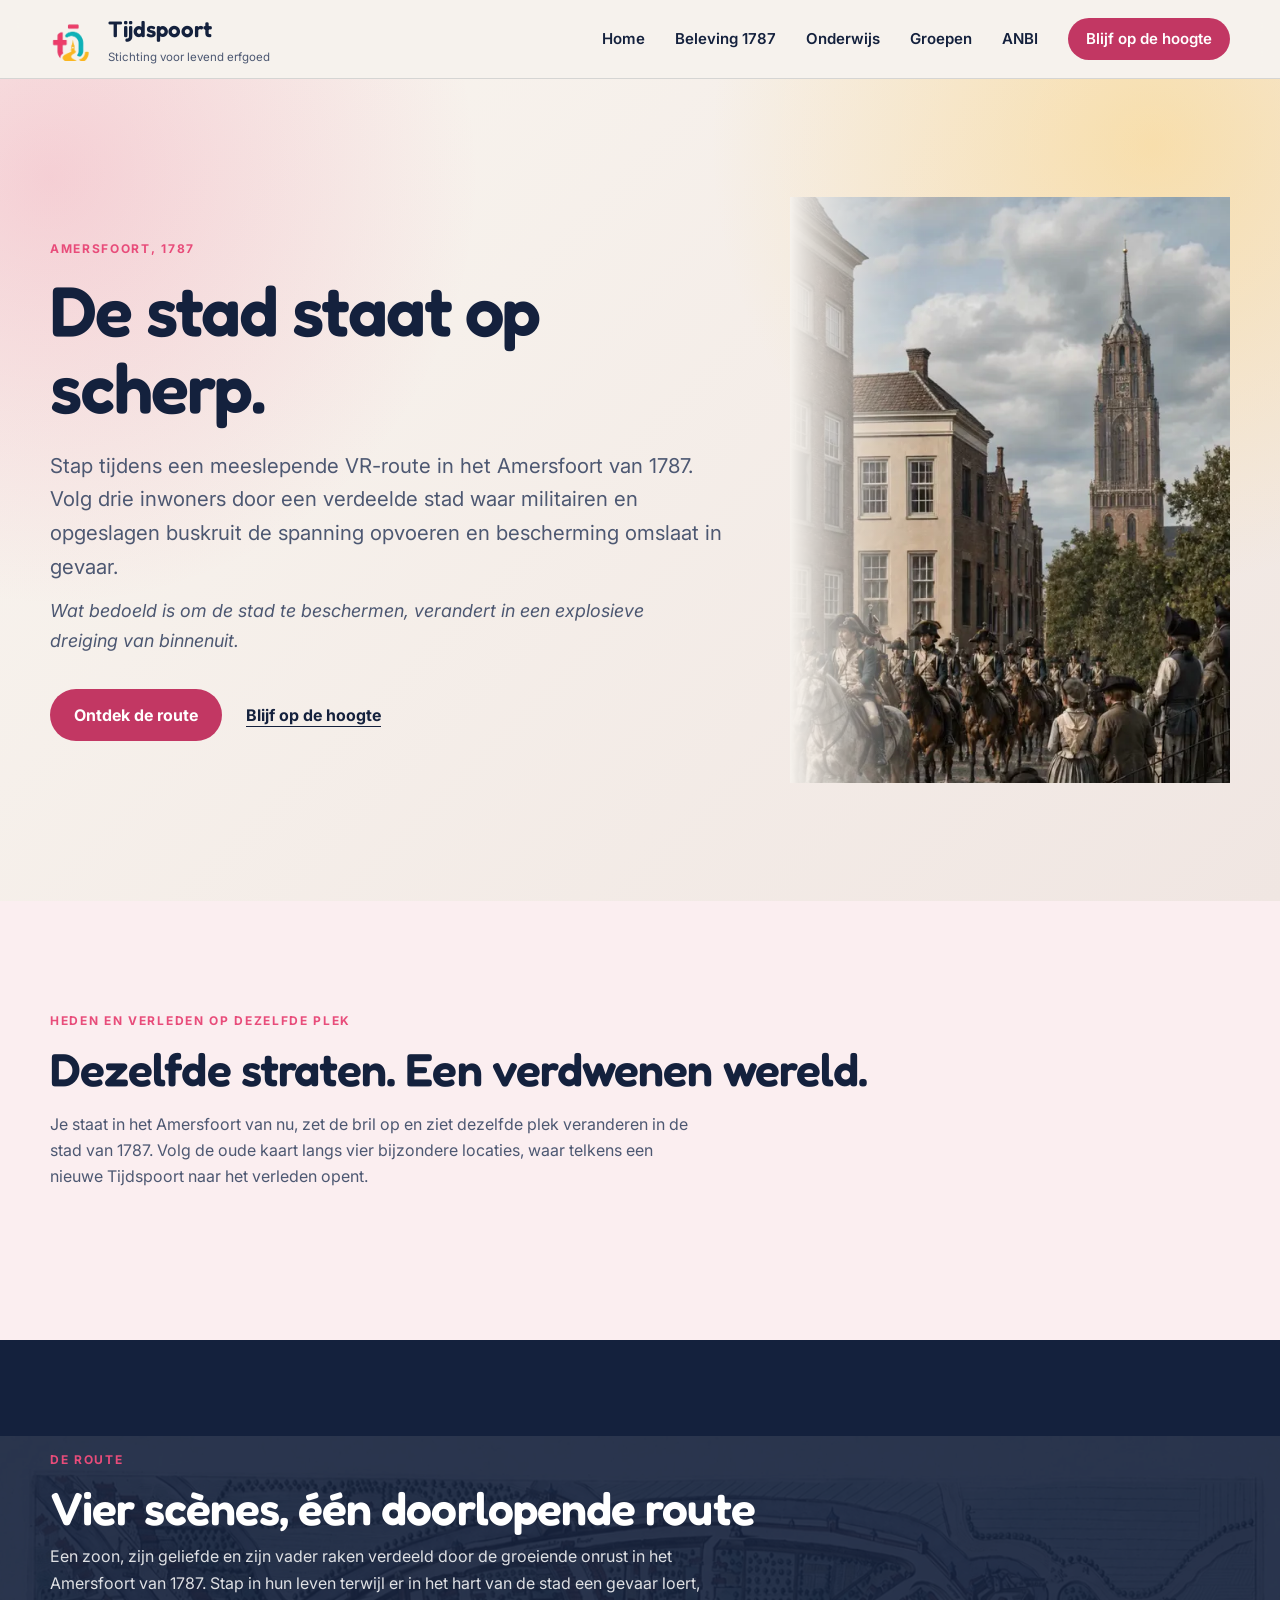
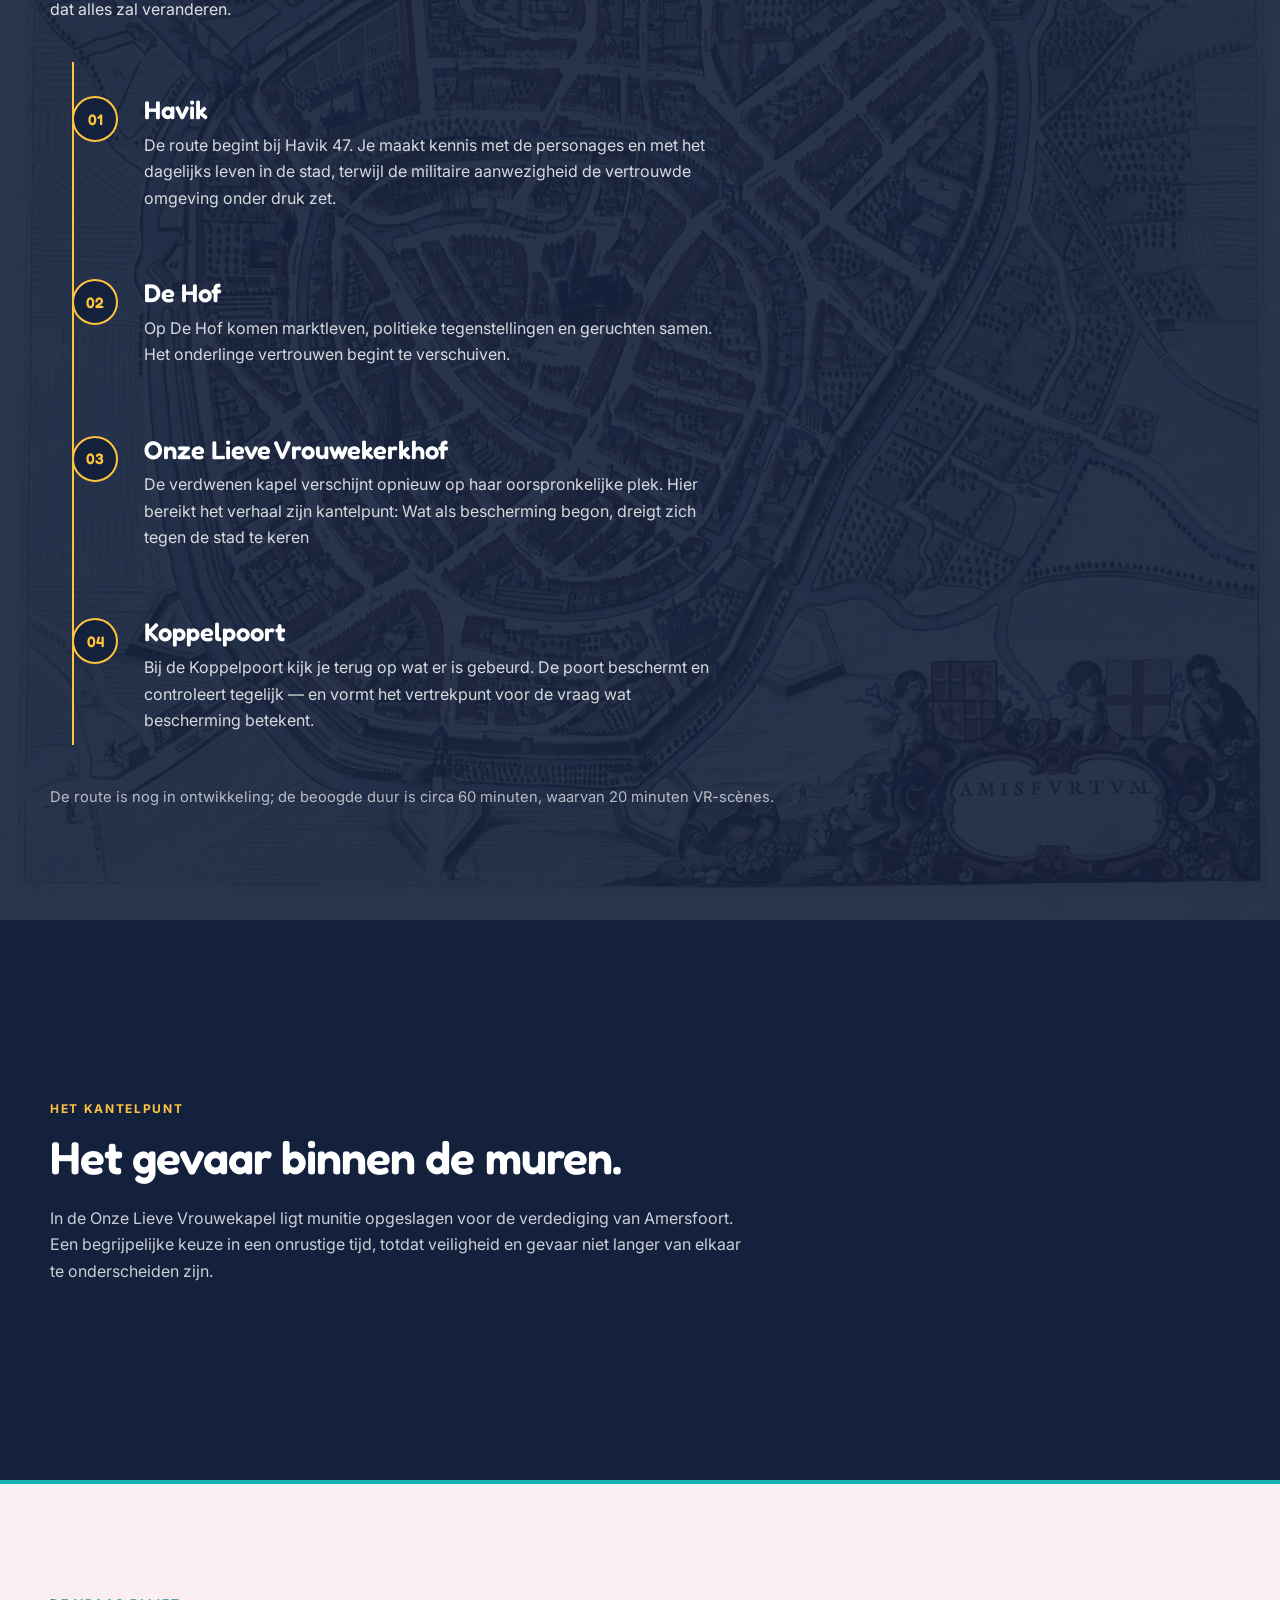
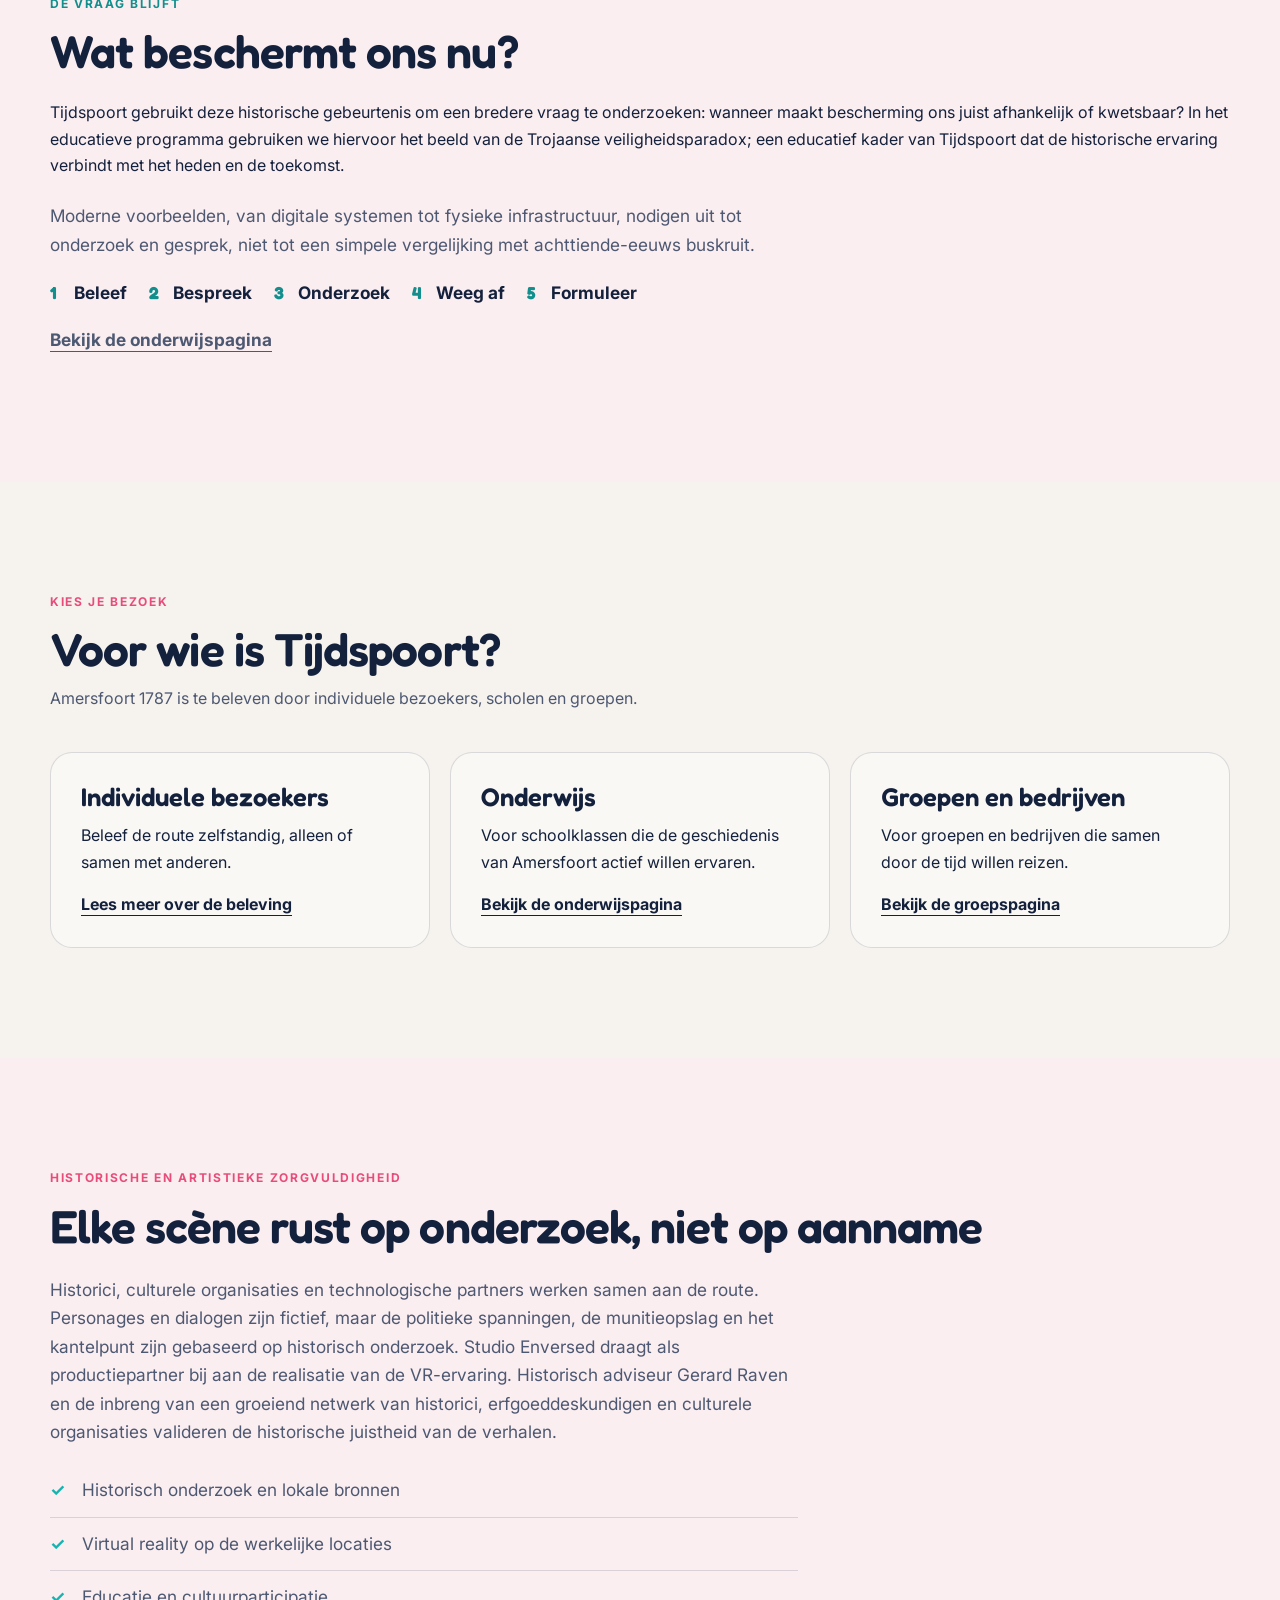
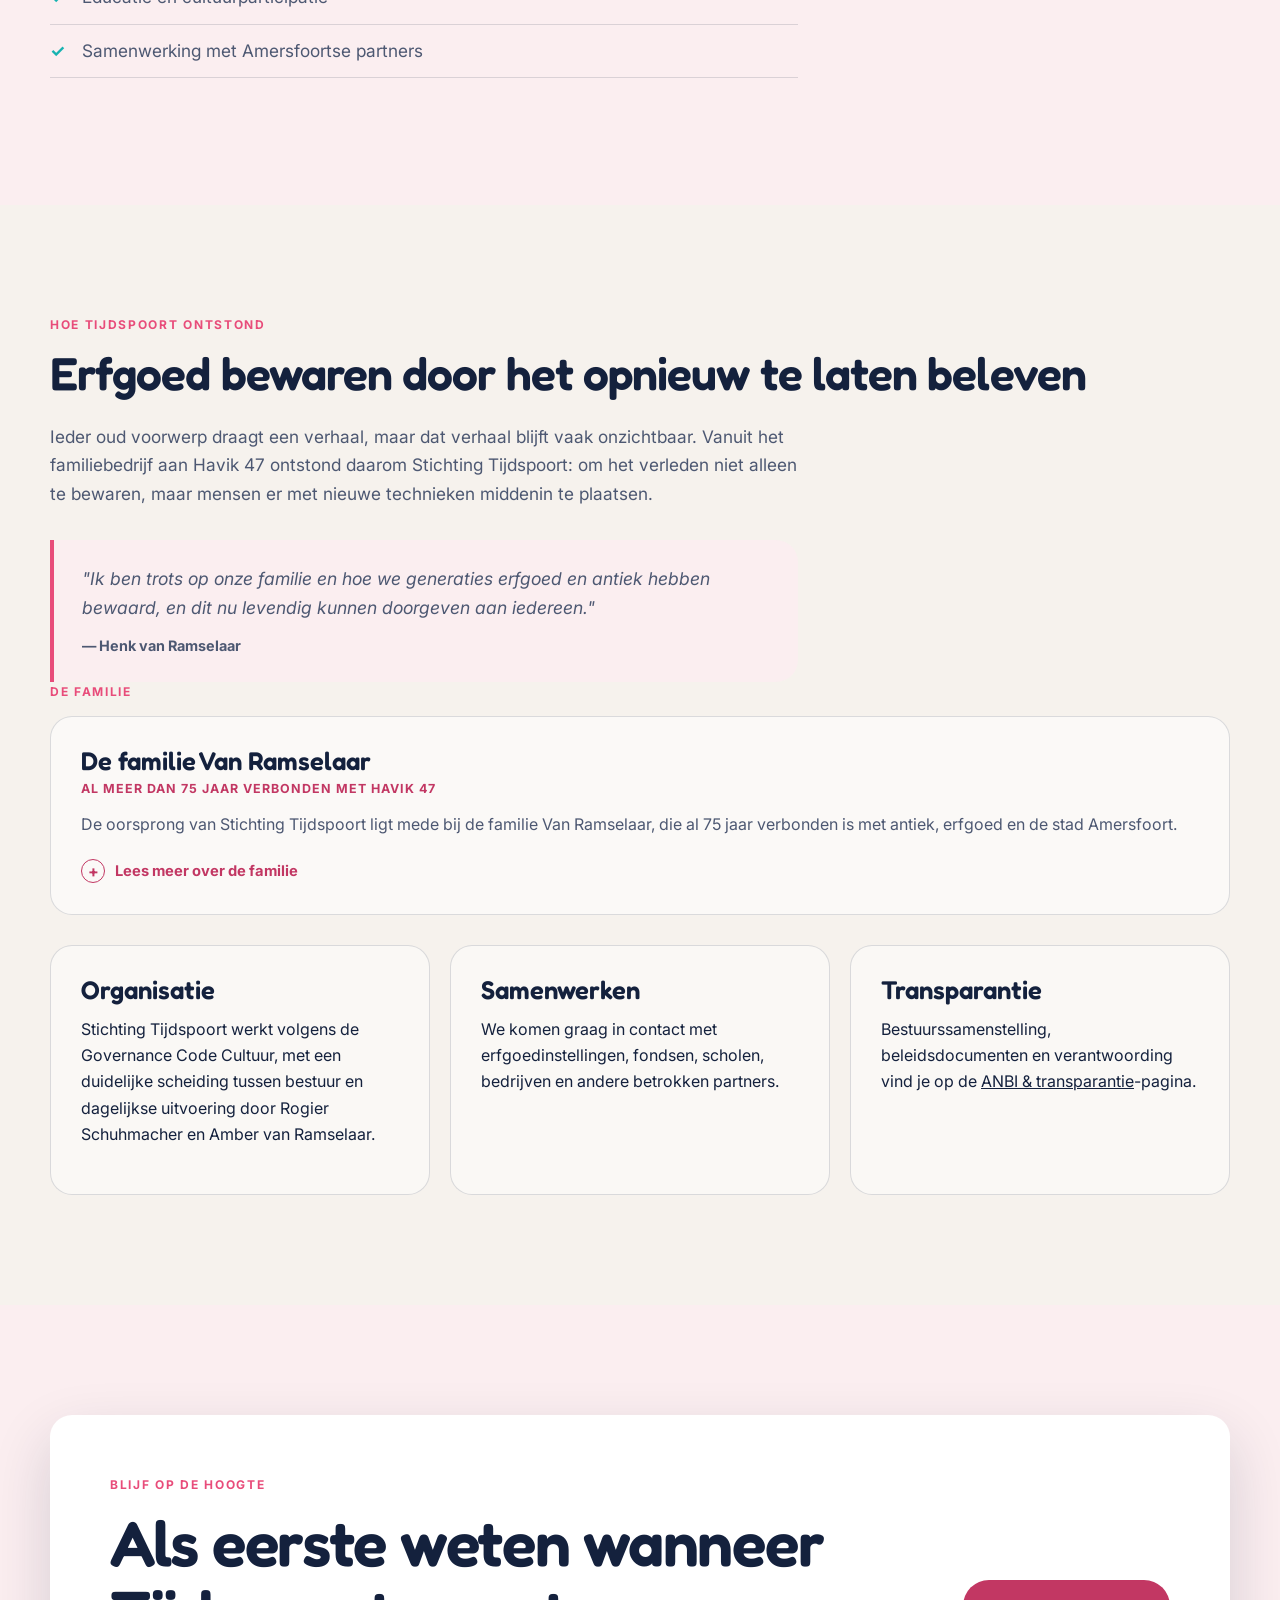
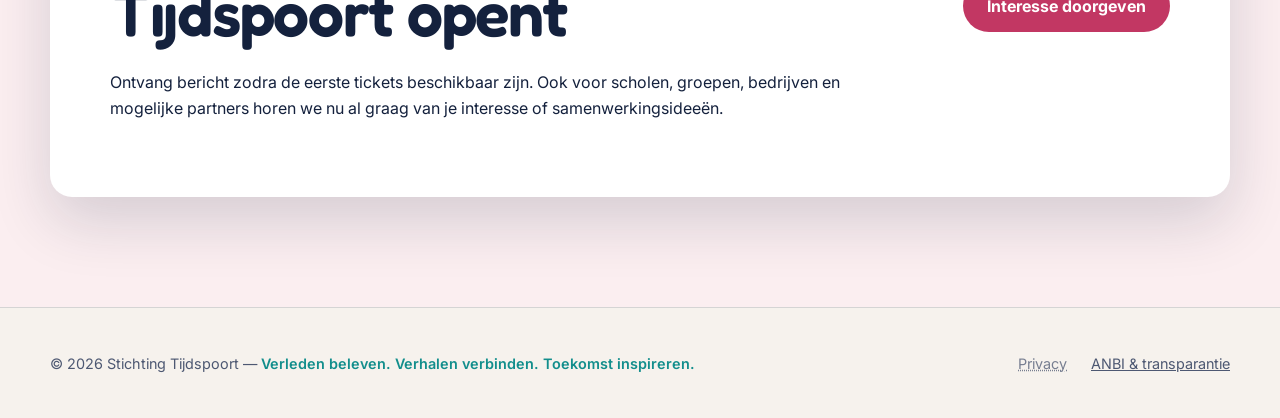
==== commit eb3a5e82: "kleine correctie" ====
--- a/index.html
+++ b/index.html
@@ -87,20 +87,26 @@
     </section>
 
     <section id="route" class="section section-dark">
+      <img
+        class="route-map-background"
+        src="assets/images/tijdvensters/kaart-amersfoort-historisch.webp"
+        alt=""
+        aria-hidden="true"
+        loading="lazy"
+        decoding="async"
+      >
+
       <div class="container">
         <p class="eyebrow">De route</p>
         <div class="section-heading">
           <h2>Vier scènes, één doorlopende route</h2>
           <p>
-            Een vader, zoon en zijn geliefde raken verdeeld door de groeiende onrust in het Amersfoort van 1787.
+            Een zoon, zijn geliefde en zijn vader raken verdeeld door de groeiende onrust in het Amersfoort van 1787.
             Stap in hun leven terwijl er in het hart van de stad een gevaar loert, dat alles zal veranderen.
           </p>
         </div>
 
         <div class="route">
-          <div class="route-bg" aria-hidden="true">
-            <img src="assets/images/tijdvensters/kaart-amersfoort-historisch.webp" alt="" loading="lazy" decoding="async">
-          </div>
           <div class="route-line"><div class="route-line-fill"></div></div>
 
           <article class="route-scene" data-route-scene>
@@ -160,8 +166,7 @@
           <p class="eyebrow">Het kantelpunt</p>
           <h2>Het gevaar binnen de muren.</h2>
           <p class="turning-point-prose">
-            In de Onze Lieve Vrouwekapel ligt munitie opgeslagen voor de verdediging van Amersfoort. Een begrijpelijke keuze in een onrustige tijd,
-            totdat veiligheid en gevaar niet langer van elkaar te onderscheiden zijn.
+            In de Onze Lieve Vrouwekapel ligt munitie opgeslagen voor de verdediging van Amersfoort. Een begrijpelijke keuze in een onrustige tijd, totdat veiligheid en gevaar niet langer van elkaar te onderscheiden zijn.
           </p>
         </div>
       </div>
@@ -181,9 +186,7 @@
         </div>
         <div class="prose">
           <p>
-            Moderne voorbeelden — van digitale systemen tot fysieke infrastructuur —
-            nodigen uit tot onderzoek en gesprek, niet tot een simpele vergelijking met
-            achttiende-eeuws buskruit.
+            Moderne voorbeelden, van digitale systemen tot fysieke infrastructuur, nodigen uit tot onderzoek en gesprek, niet tot een simpele vergelijking met achttiende-eeuws buskruit.
           </p>
           <ol class="reflection-steps">
             <li>Beleef</li>
@@ -257,10 +260,8 @@
         </div>
         <div class="prose">
           <p>
-            De inspiratie voor Stichting Tijdspoort vindt haar oorsprong in Havik 47, waar
-            de familie Van Ramselaar al meer dan 75 jaar antiek en erfgoed bewaart. Waar
-            eerdere generaties voorwerpen en verhalen bewaarden, gebruikt Tijdspoort nieuwe
-            technieken om ook de verhalen erachter toegankelijk te maken.
+           Ieder oud voorwerp draagt een verhaal, maar dat verhaal blijft vaak onzichtbaar. 
+           Vanuit het familiebedrijf aan Havik 47 ontstond daarom Stichting Tijdspoort: om het verleden niet alleen te bewaren, maar mensen er met nieuwe technieken middenin te plaatsen.
           </p>
           <blockquote class="quote">
             "Ik ben trots op onze familie en hoe we generaties erfgoed en antiek hebben bewaard,
@@ -271,6 +272,7 @@
       </div>
 
       <div class="container">
+        <div class="container family-container"></div>
         <div class="family-section">
           <p class="eyebrow">De familie</p>
           <div class="person-card family-card">
--- a/css/style.css
+++ b/css/style.css
@@ -744,7 +744,31 @@
 }
 
 /* Doorlopende route: vier scènes met nummer, verbindingslijn en een subtiele
-   locatiefoto op de achtergrond in plaats van losse fotokaarten. */
+   historische kaart als achtergrond over de volledige sectie. */
+#route {
+  position: relative;
+  overflow: hidden;
+  isolation: isolate;
+}
+
+.route-map-background {
+  position: absolute;
+  inset: 6rem 0 0;
+  z-index: 0;
+  width: 100%;
+  height: calc(100% - 6rem);
+  object-fit: cover;
+  object-position: center;
+  opacity: 0.1;
+  filter: grayscale(25%) saturate(70%);
+  pointer-events: none;
+}
+
+#route > .container {
+  position: relative;
+  z-index: 1;
+}
+
 .route {
   position: relative;
 }
@@ -766,22 +790,6 @@
   height: 0%;
   background: var(--yellow);
   transition: height 900ms ease;
-}
-
-.route-bg {
-  position: absolute;
-  inset: 0;
-  z-index: 0;
-  opacity: 0.14;
-  pointer-events: none;
-}
-
-.route-bg img {
-  display: block;
-  width: 100%;
-  height: 100%;
-  object-fit: cover;
-  filter: grayscale(80%) brightness(0.6) sepia(12%) hue-rotate(175deg);
 }
 
 .route-scene {
@@ -1297,6 +1305,15 @@
     opacity: 0.08;
   }
 
+  .route-map-background {
+    opacity: 0.07;
+    width: 160%;
+    max-width: none;
+    left: 50%;
+    right: auto;
+    transform: translateX(-50%);
+  }
+
   .route-scene {
     grid-template-columns: 34px minmax(0, 1fr);
     gap: 16px;
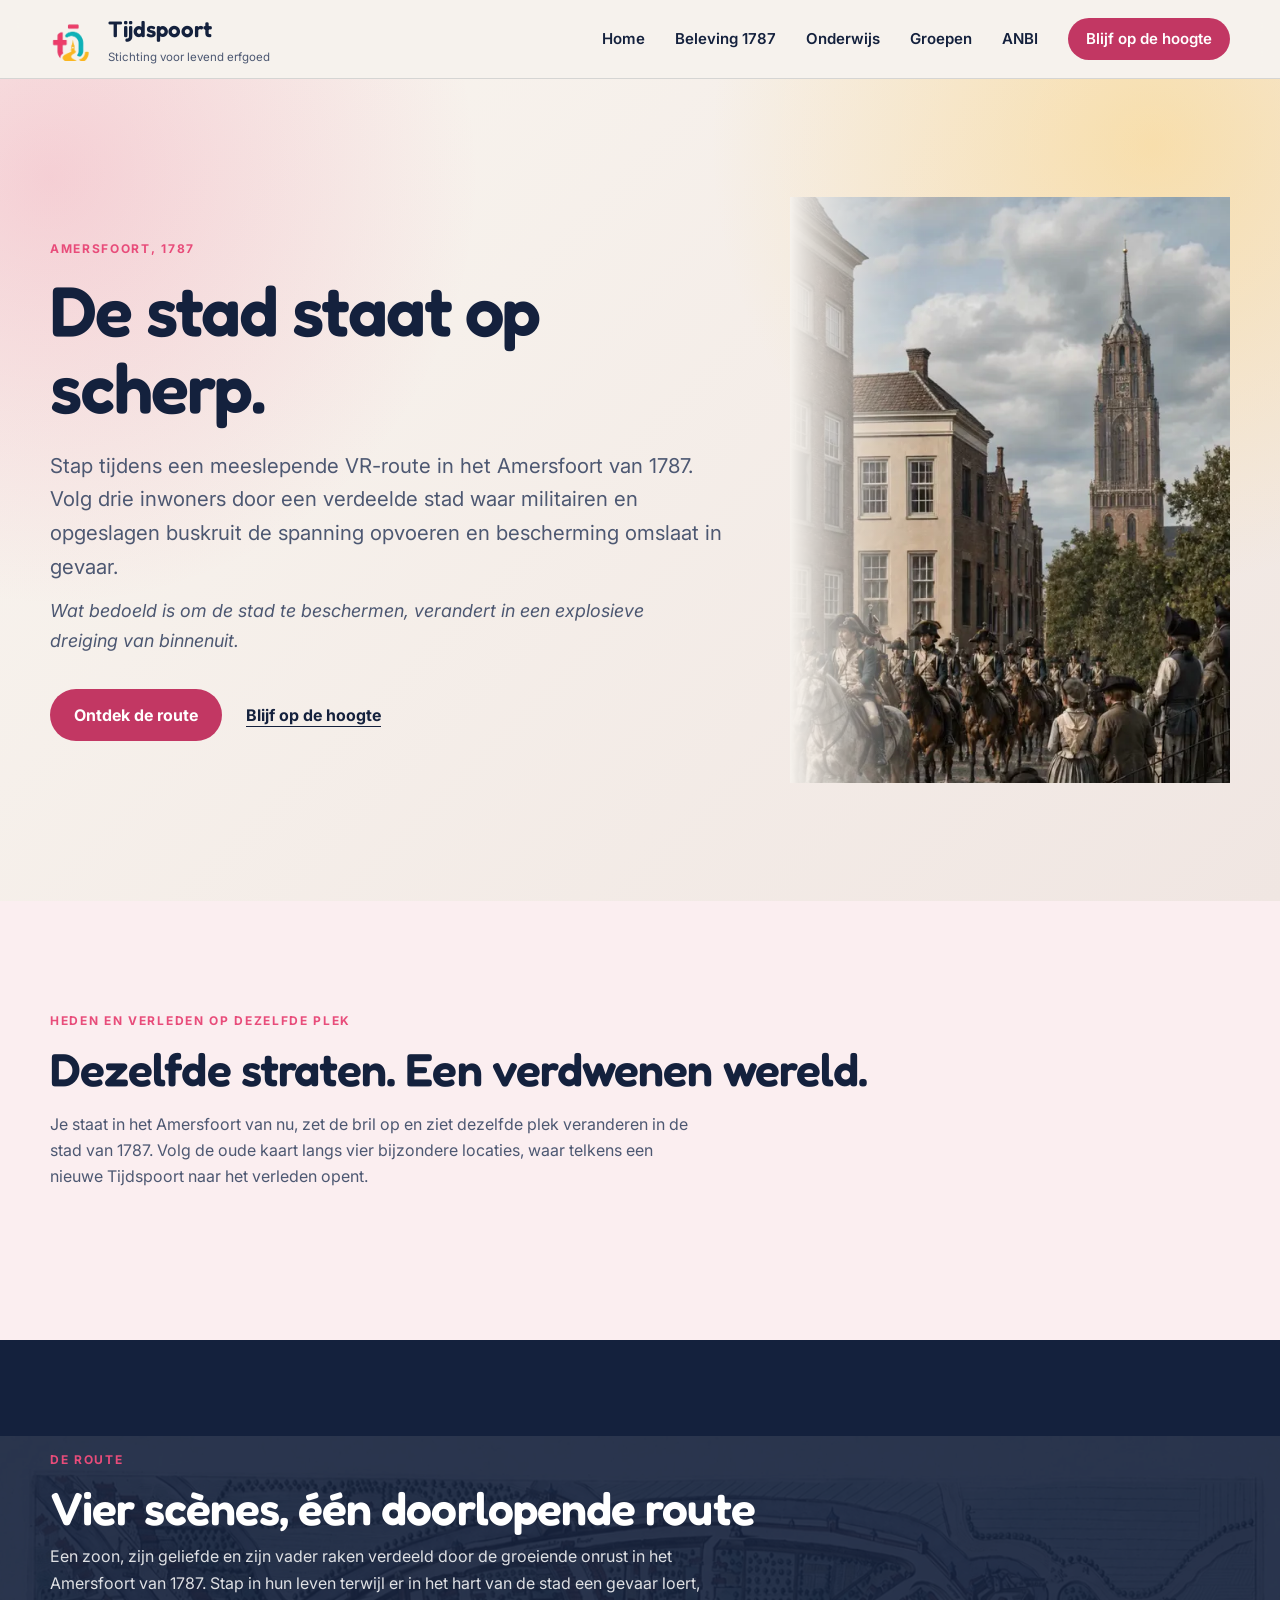
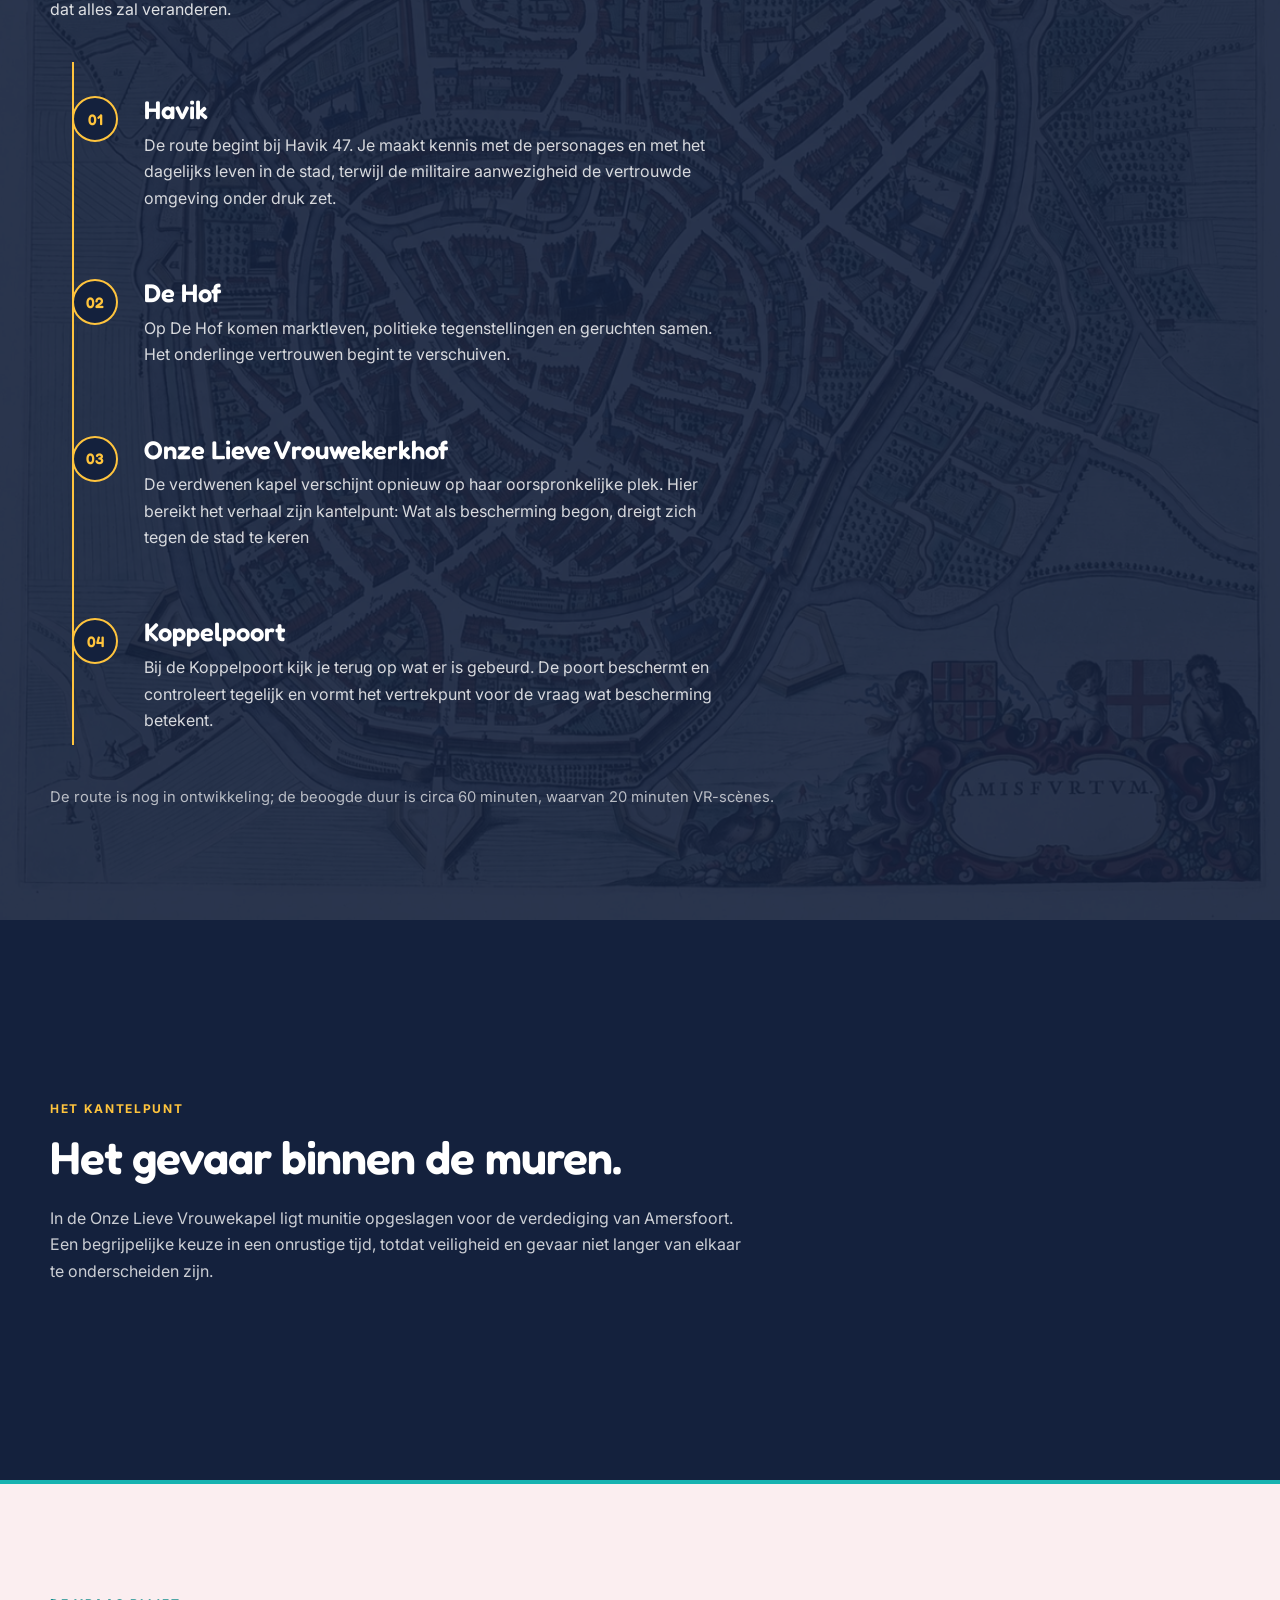
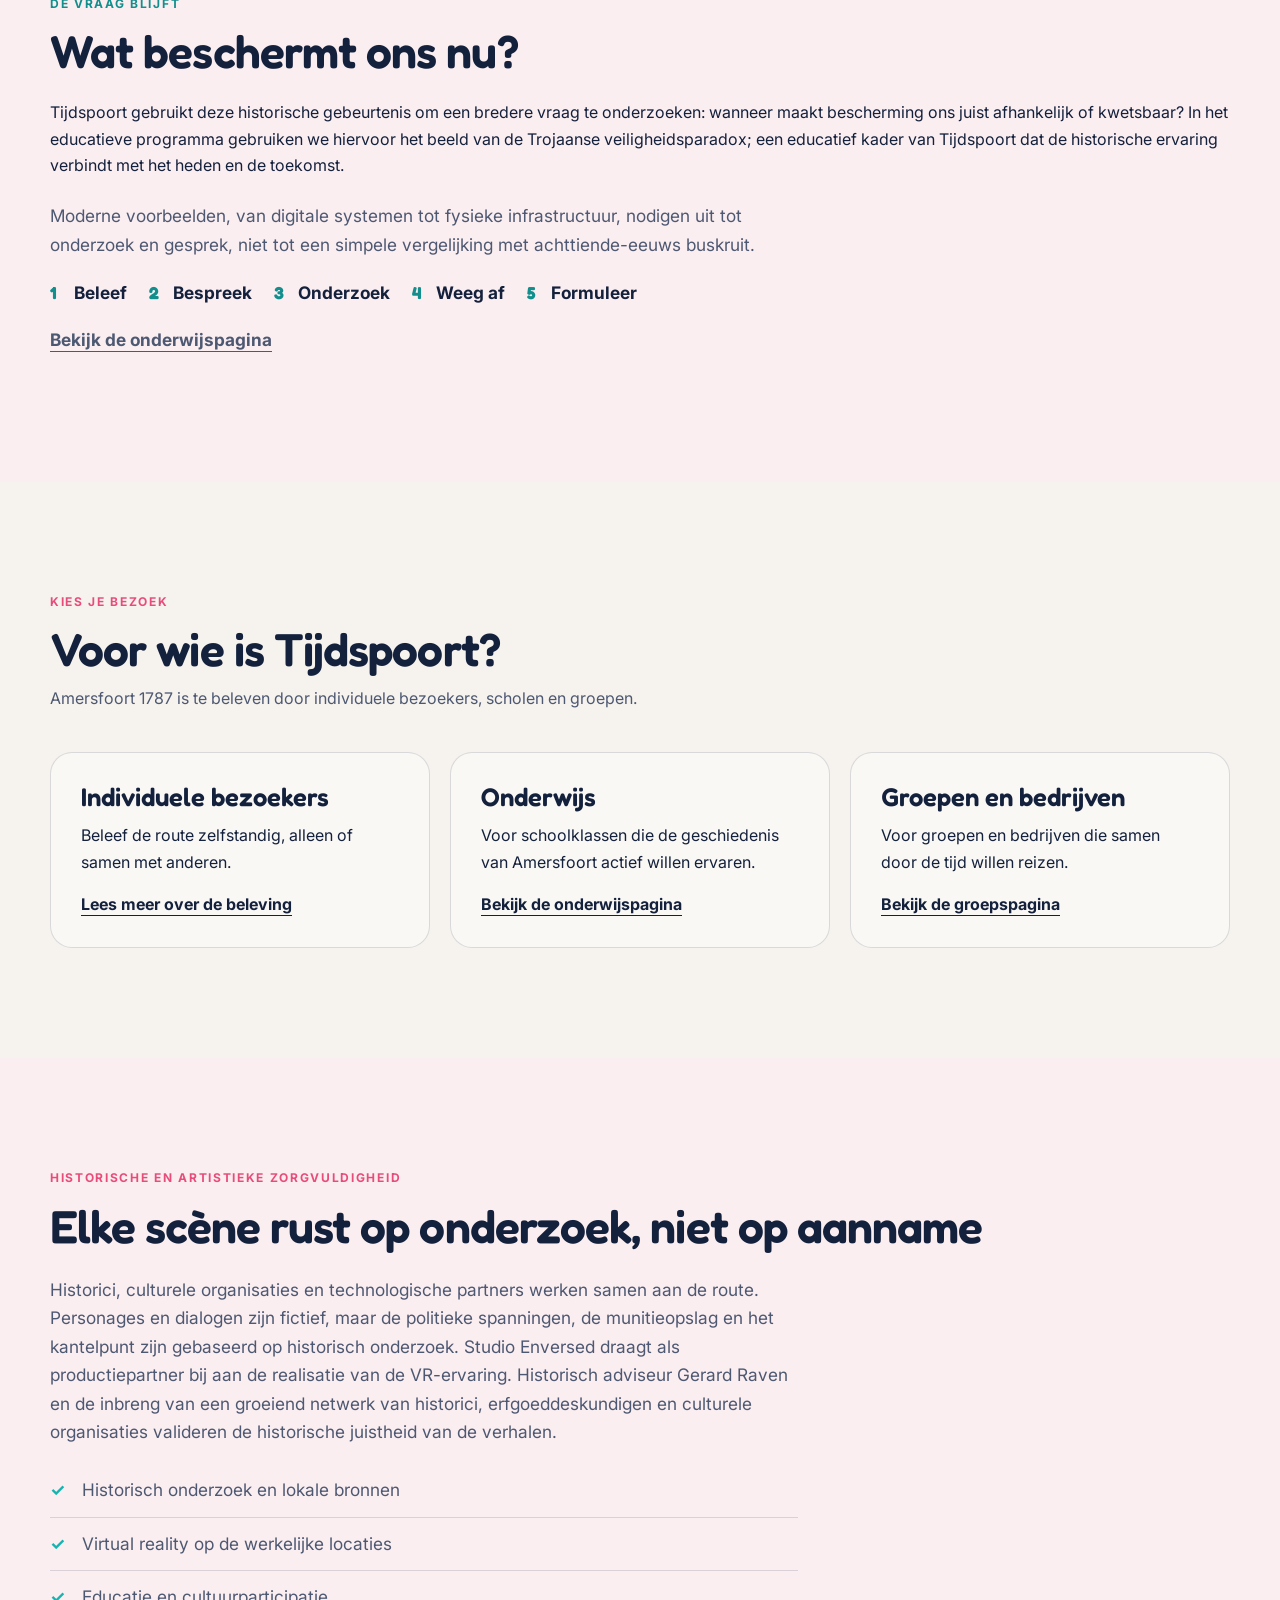
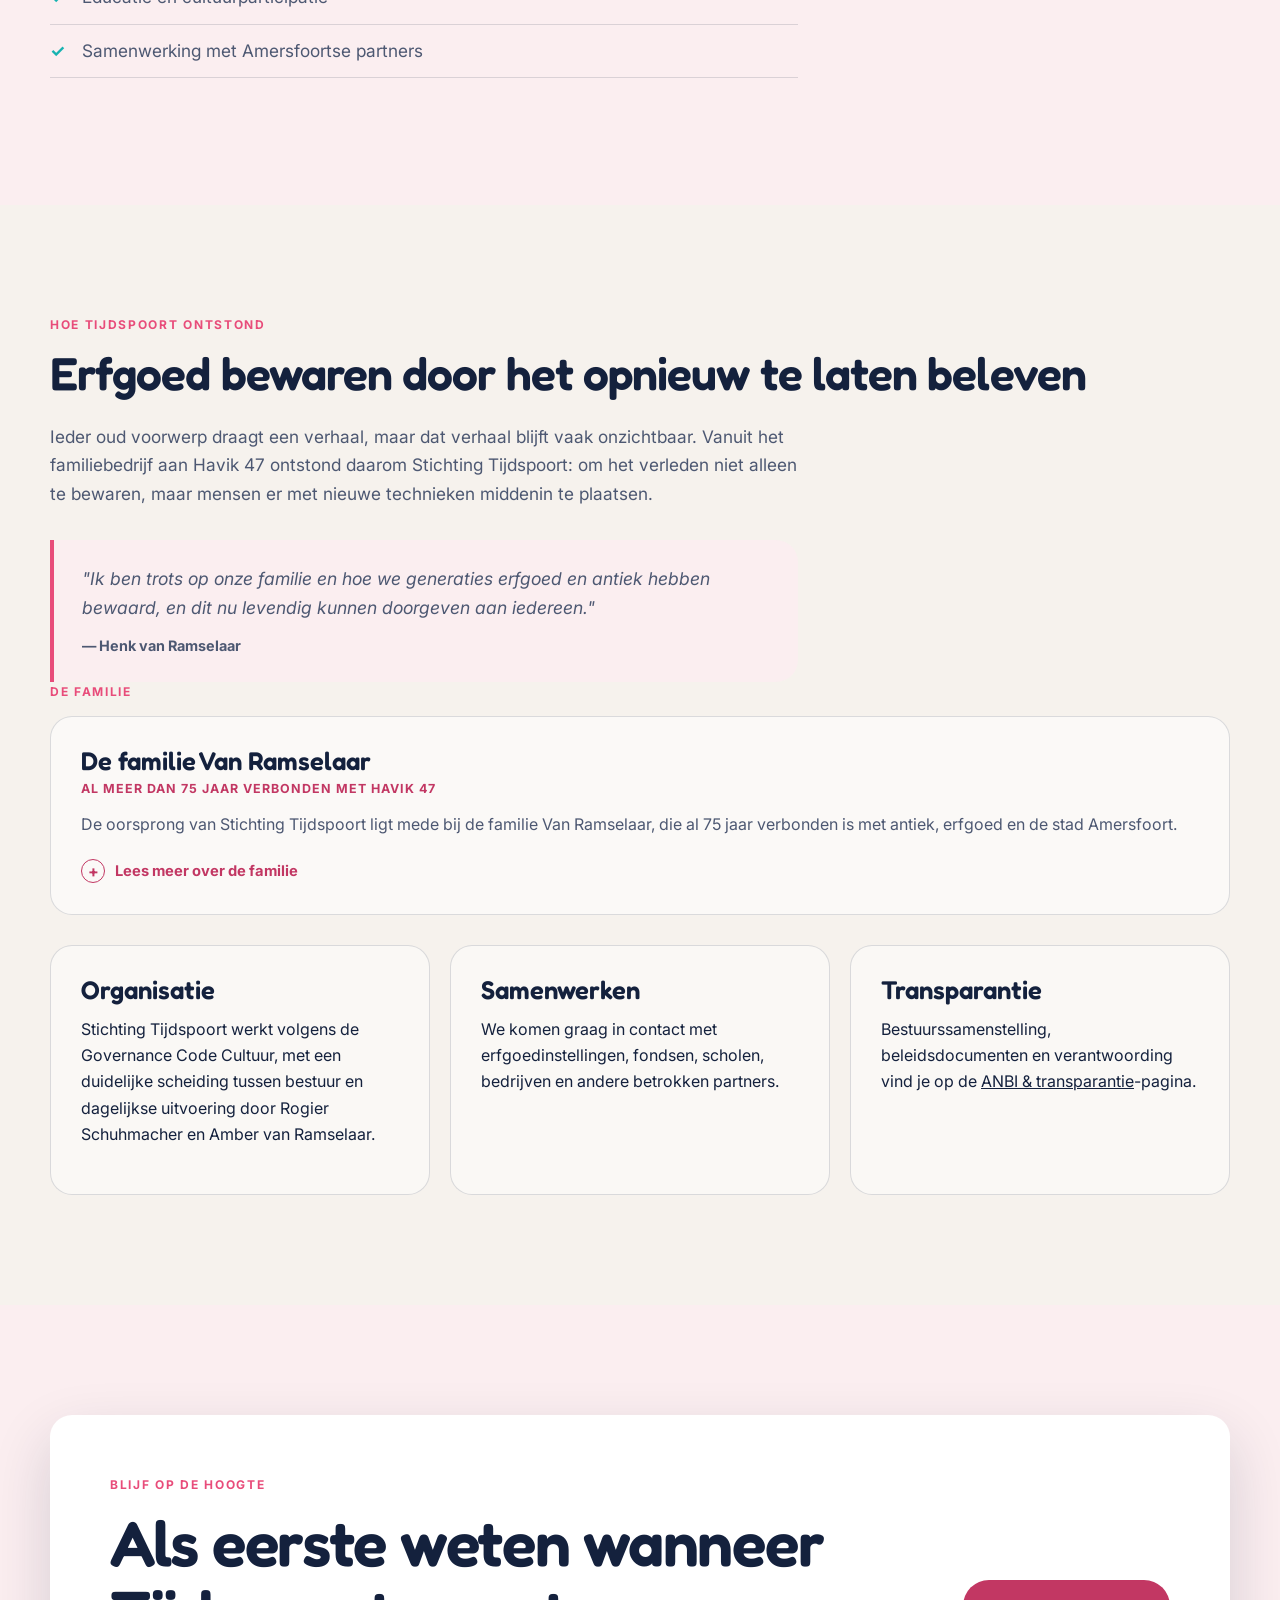
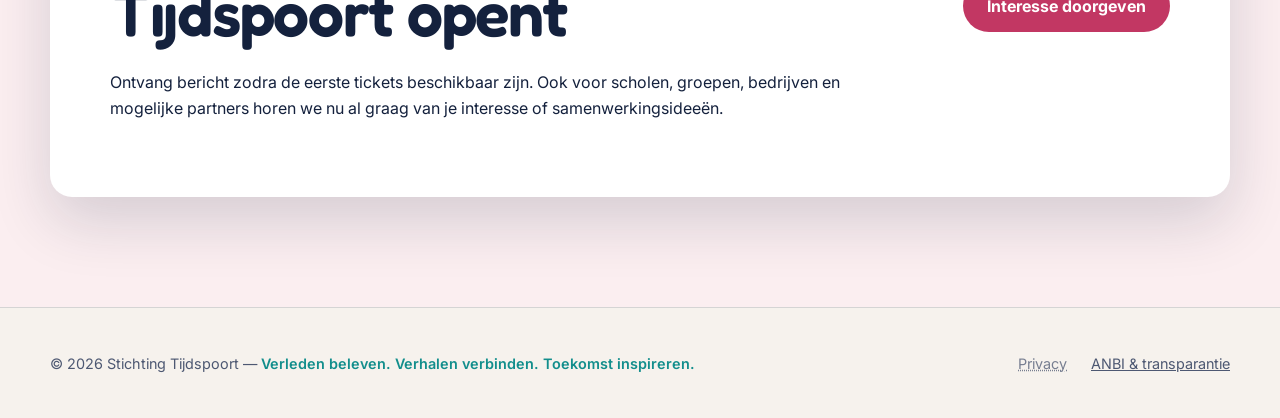
==== commit c009e563: "Voeg automatische cacheversies toe" ====
--- a/index.html
+++ b/index.html
@@ -149,7 +149,7 @@
               <h3>Koppelpoort</h3>
               <p>
                 Bij de Koppelpoort kijk je terug op wat er is gebeurd. De poort beschermt
-                en controleert tegelijk — en vormt het vertrekpunt voor de vraag wat
+                en controleert tegelijk en vormt het vertrekpunt voor de vraag wat
                 bescherming betekent.
               </p>
             </div>
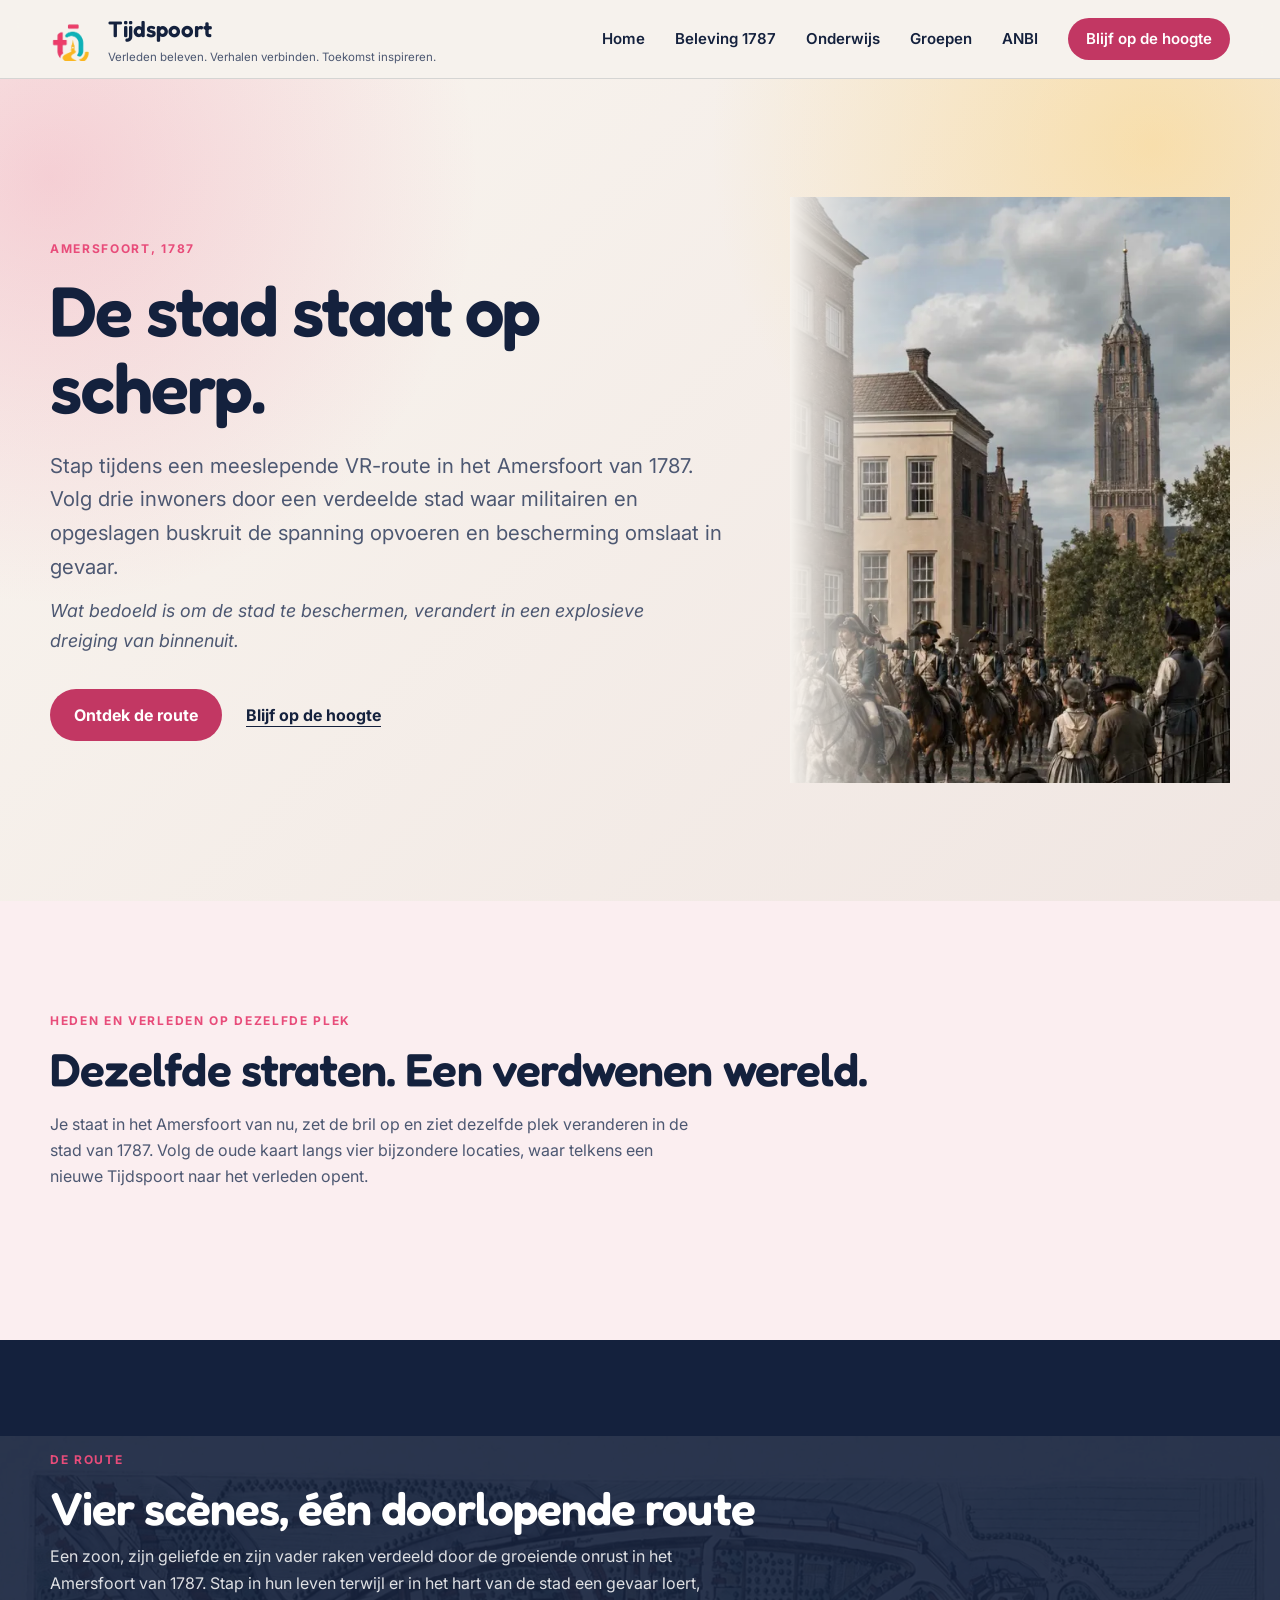
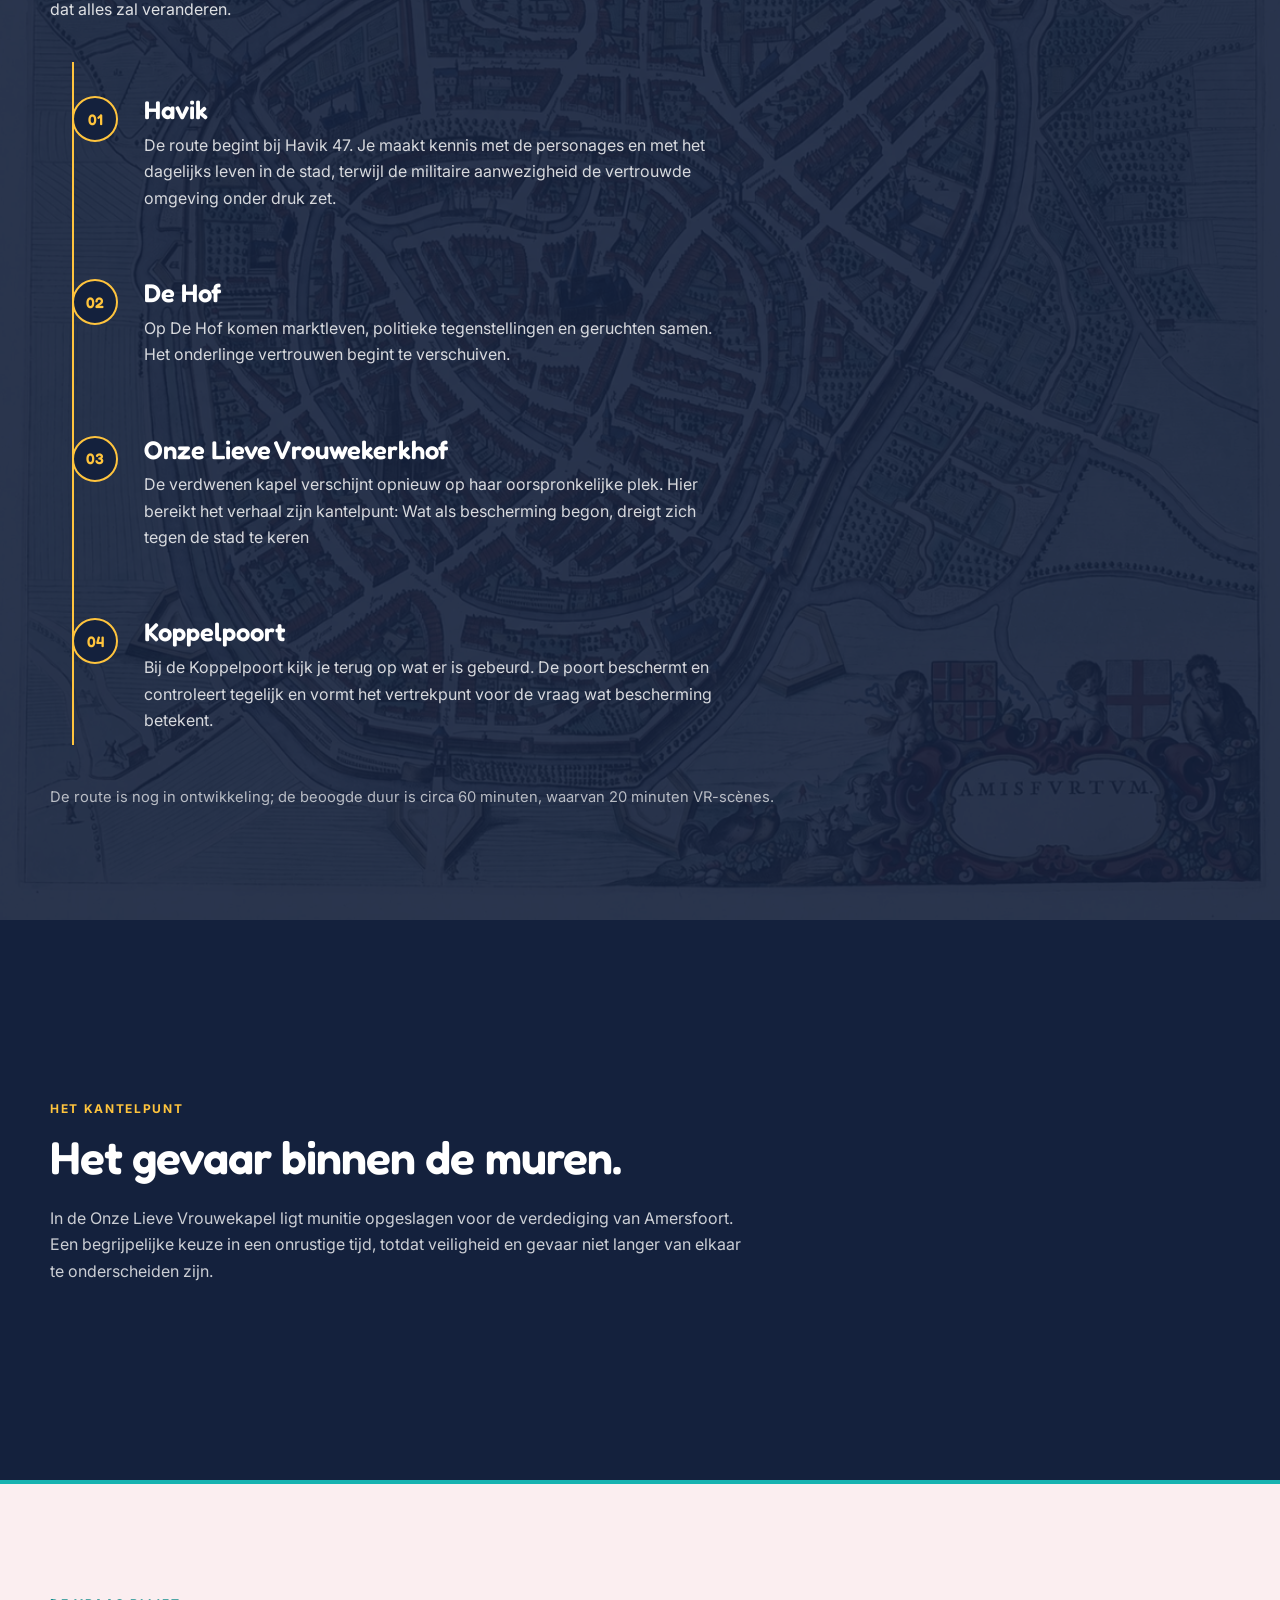
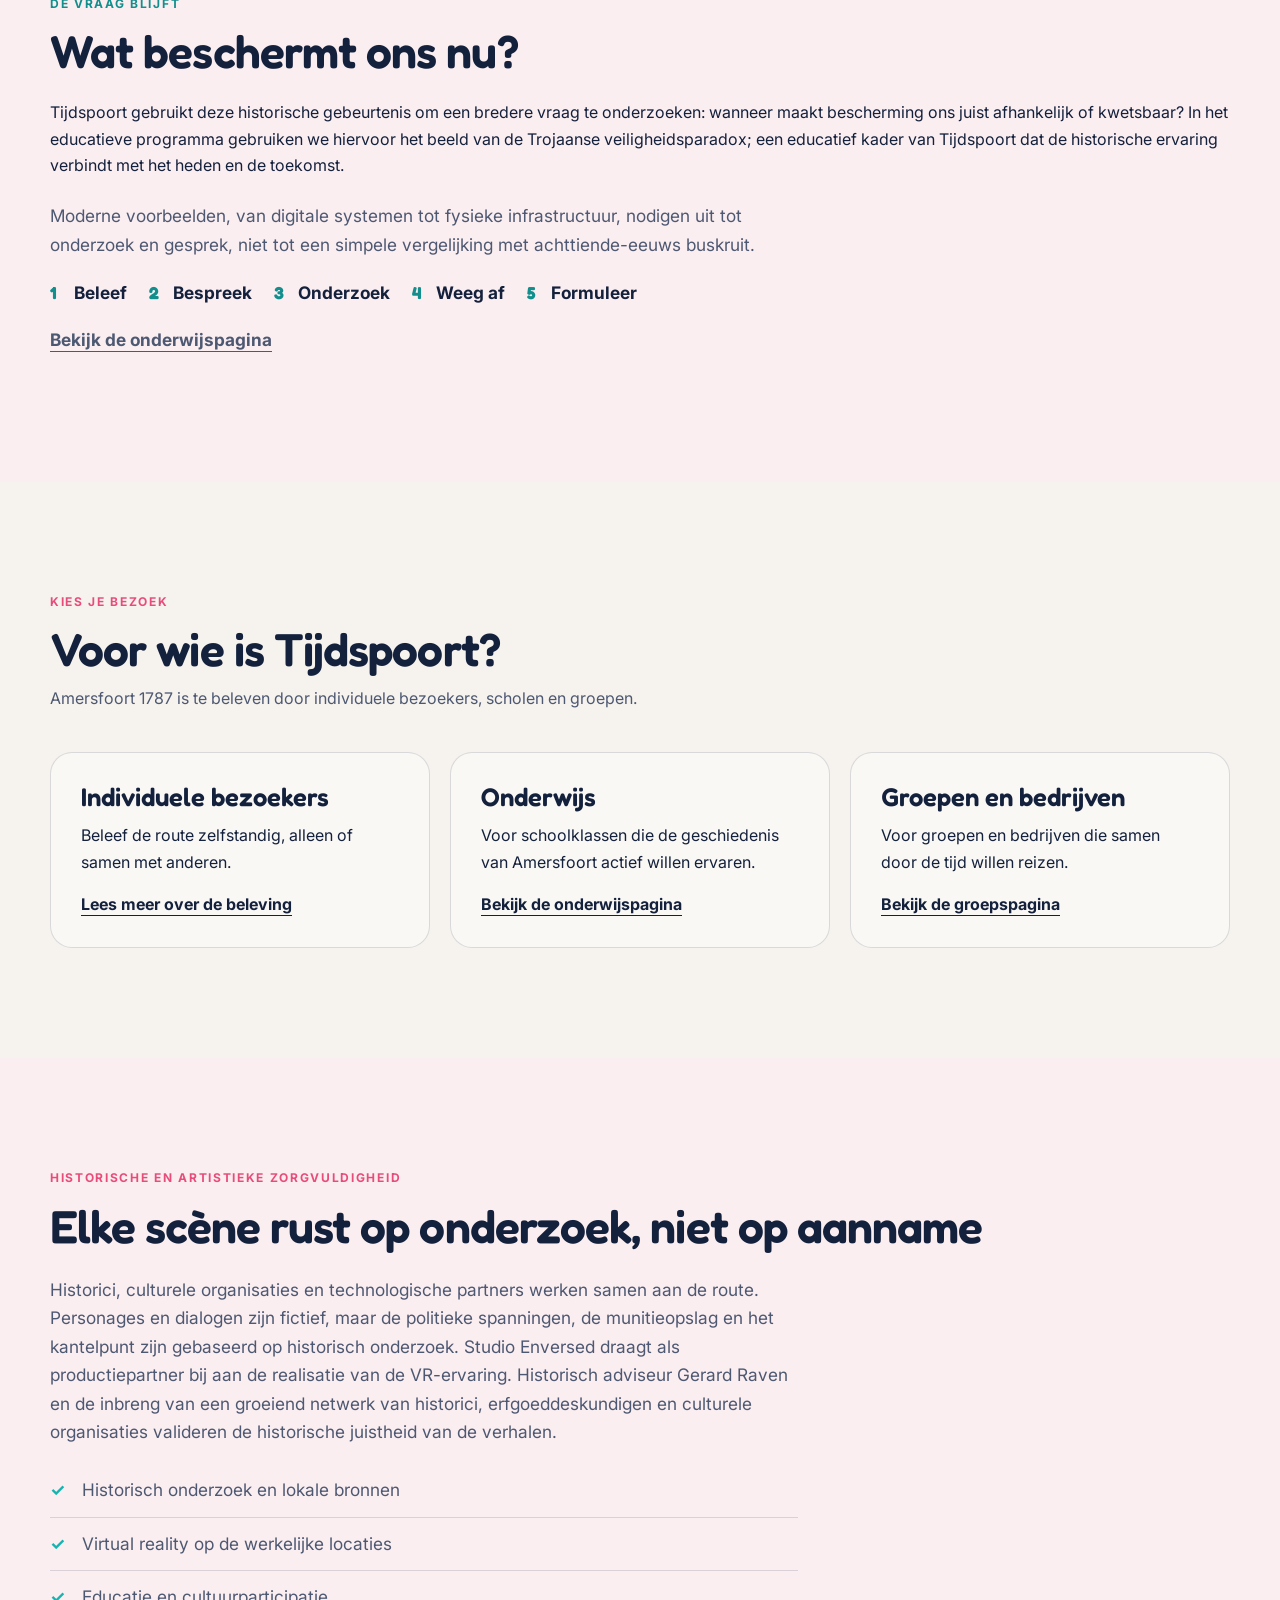
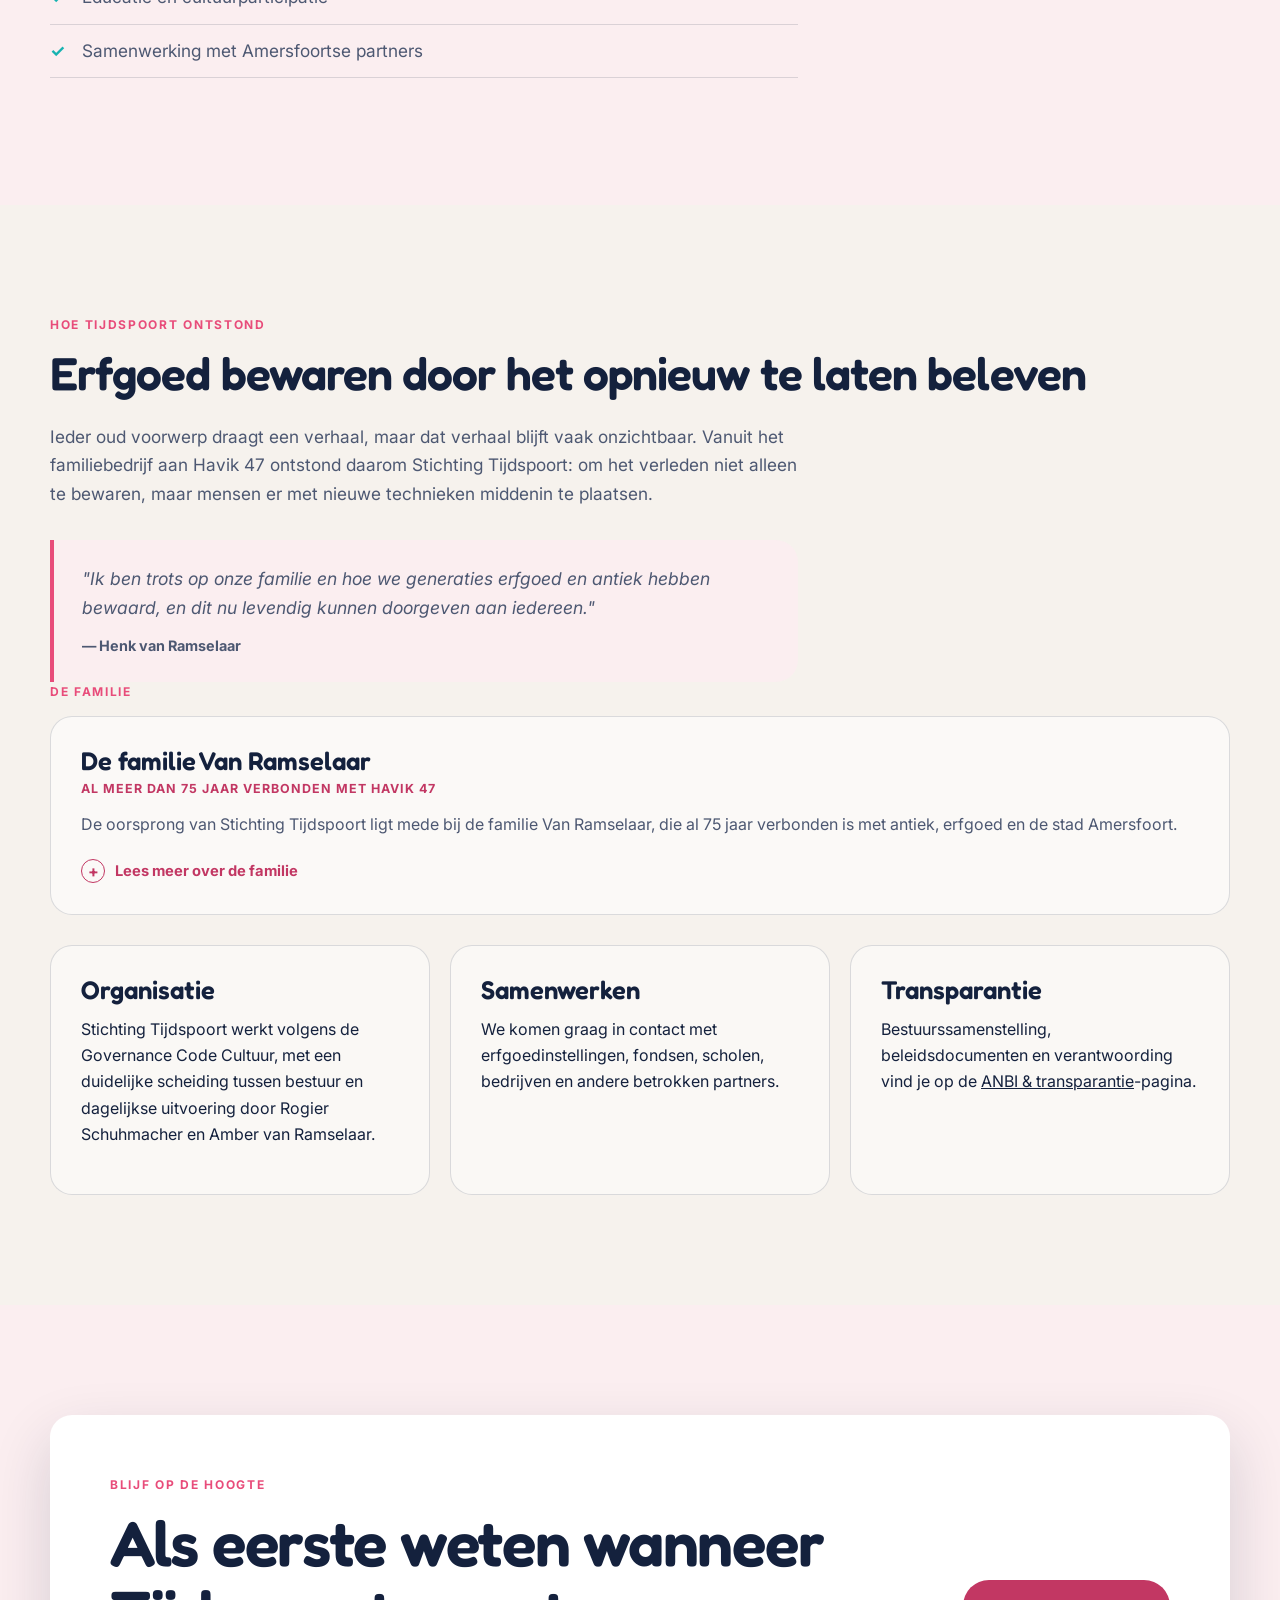
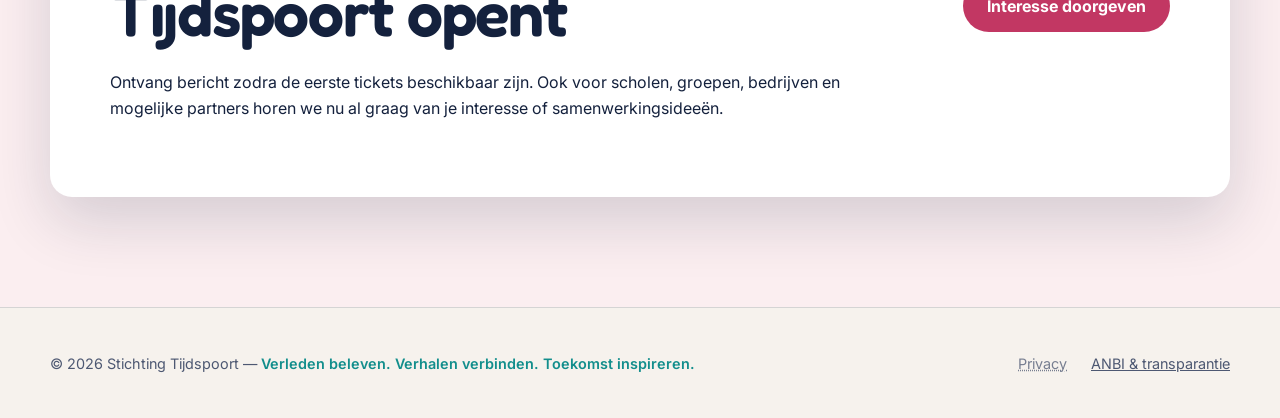
==== commit 3cc58418: "slogan aangepast" ====
--- a/index.html
+++ b/index.html
@@ -9,7 +9,7 @@
   <link rel="preconnect" href="https://fonts.googleapis.com">
   <link rel="preconnect" href="https://fonts.gstatic.com" crossorigin>
   <link href="https://fonts.googleapis.com/css2?family=Fredoka:wght@500;600;700&family=Inter:wght@400;500;600;700&display=swap" rel="stylesheet">
-  <link rel="stylesheet" href="css/style.css">
+  <link rel="stylesheet" href="css/style.css?v=__ASSET_VERSION__">
   <script src="js/main.js" defer></script>
 </head>
 
@@ -22,7 +22,7 @@
         <span class="logo-mark"><img src="assets/images/logo-icon.png" alt=""></span>
         <span>
           <strong>Tijdspoort</strong>
-          <small>Stichting voor levend erfgoed</small>
+          <small>Verleden beleven. Verhalen verbinden. Toekomst inspireren.</small>
         </span>
       </a>
 
